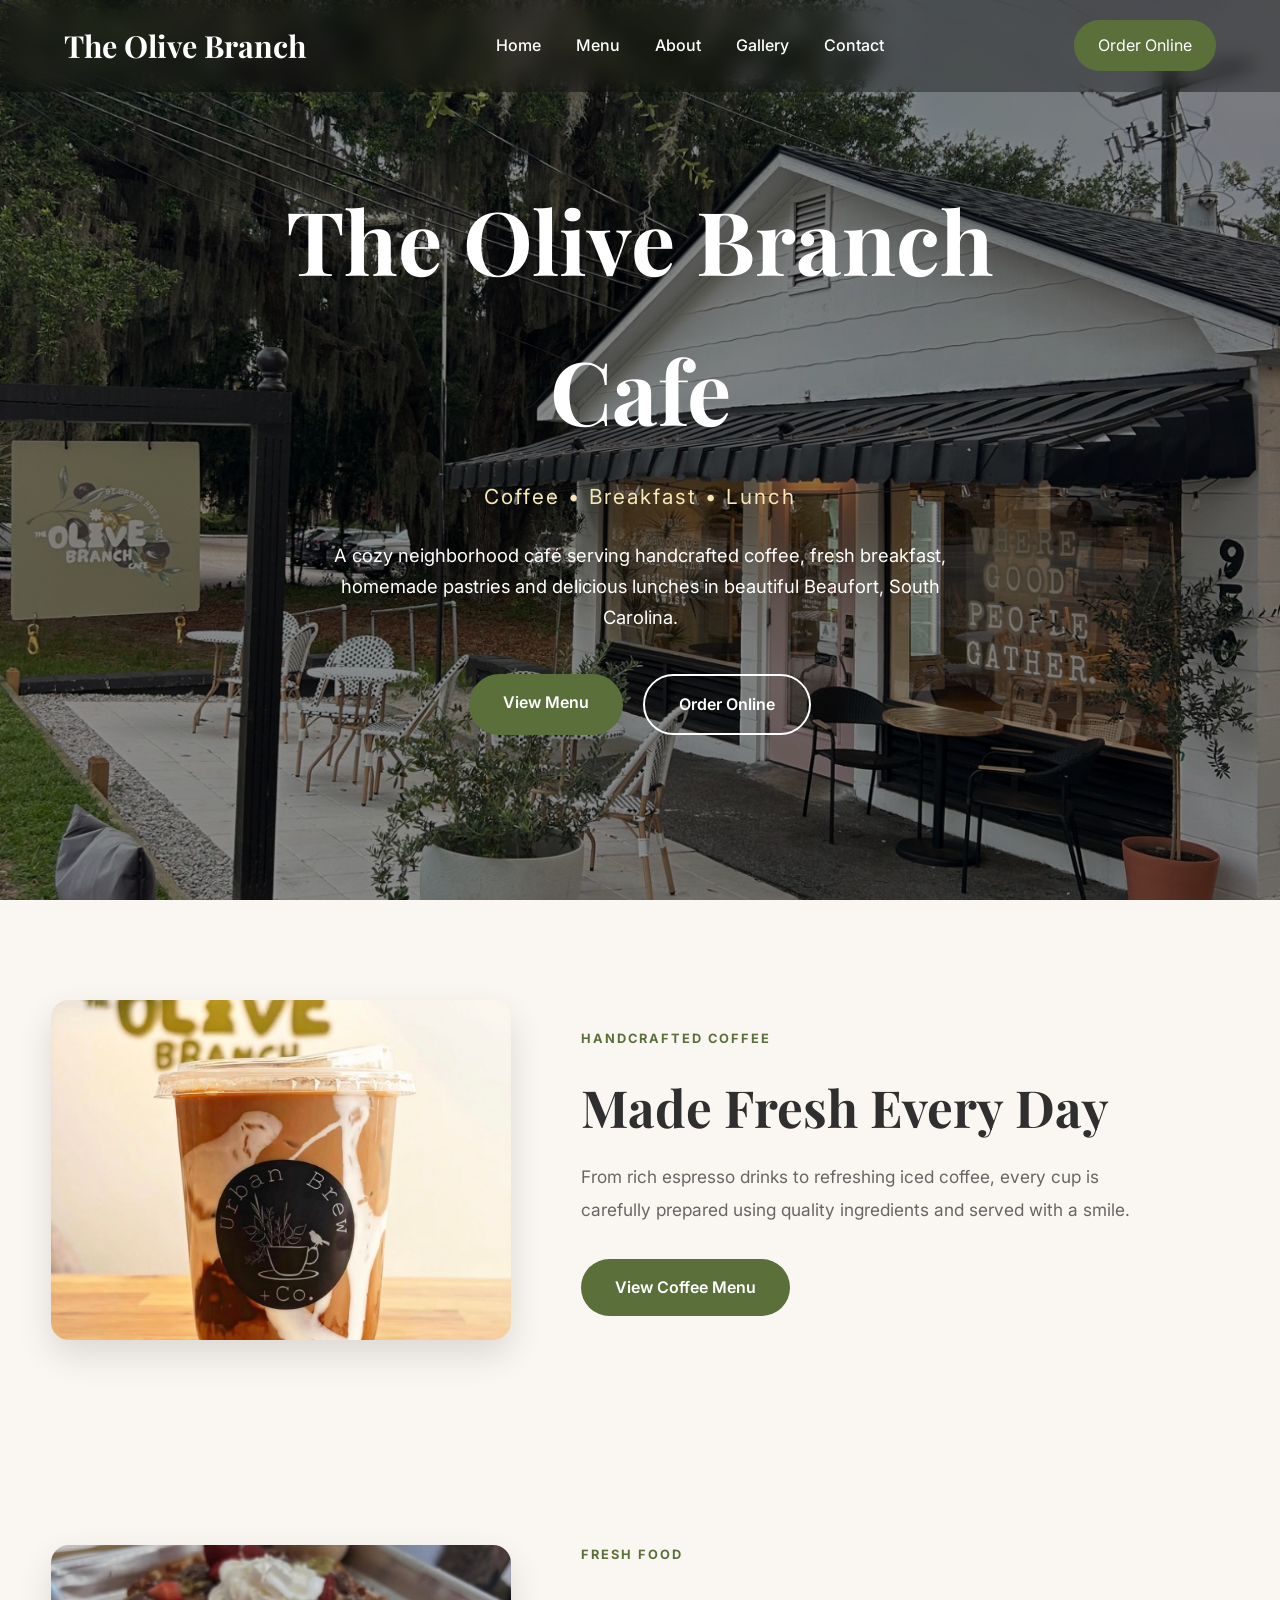
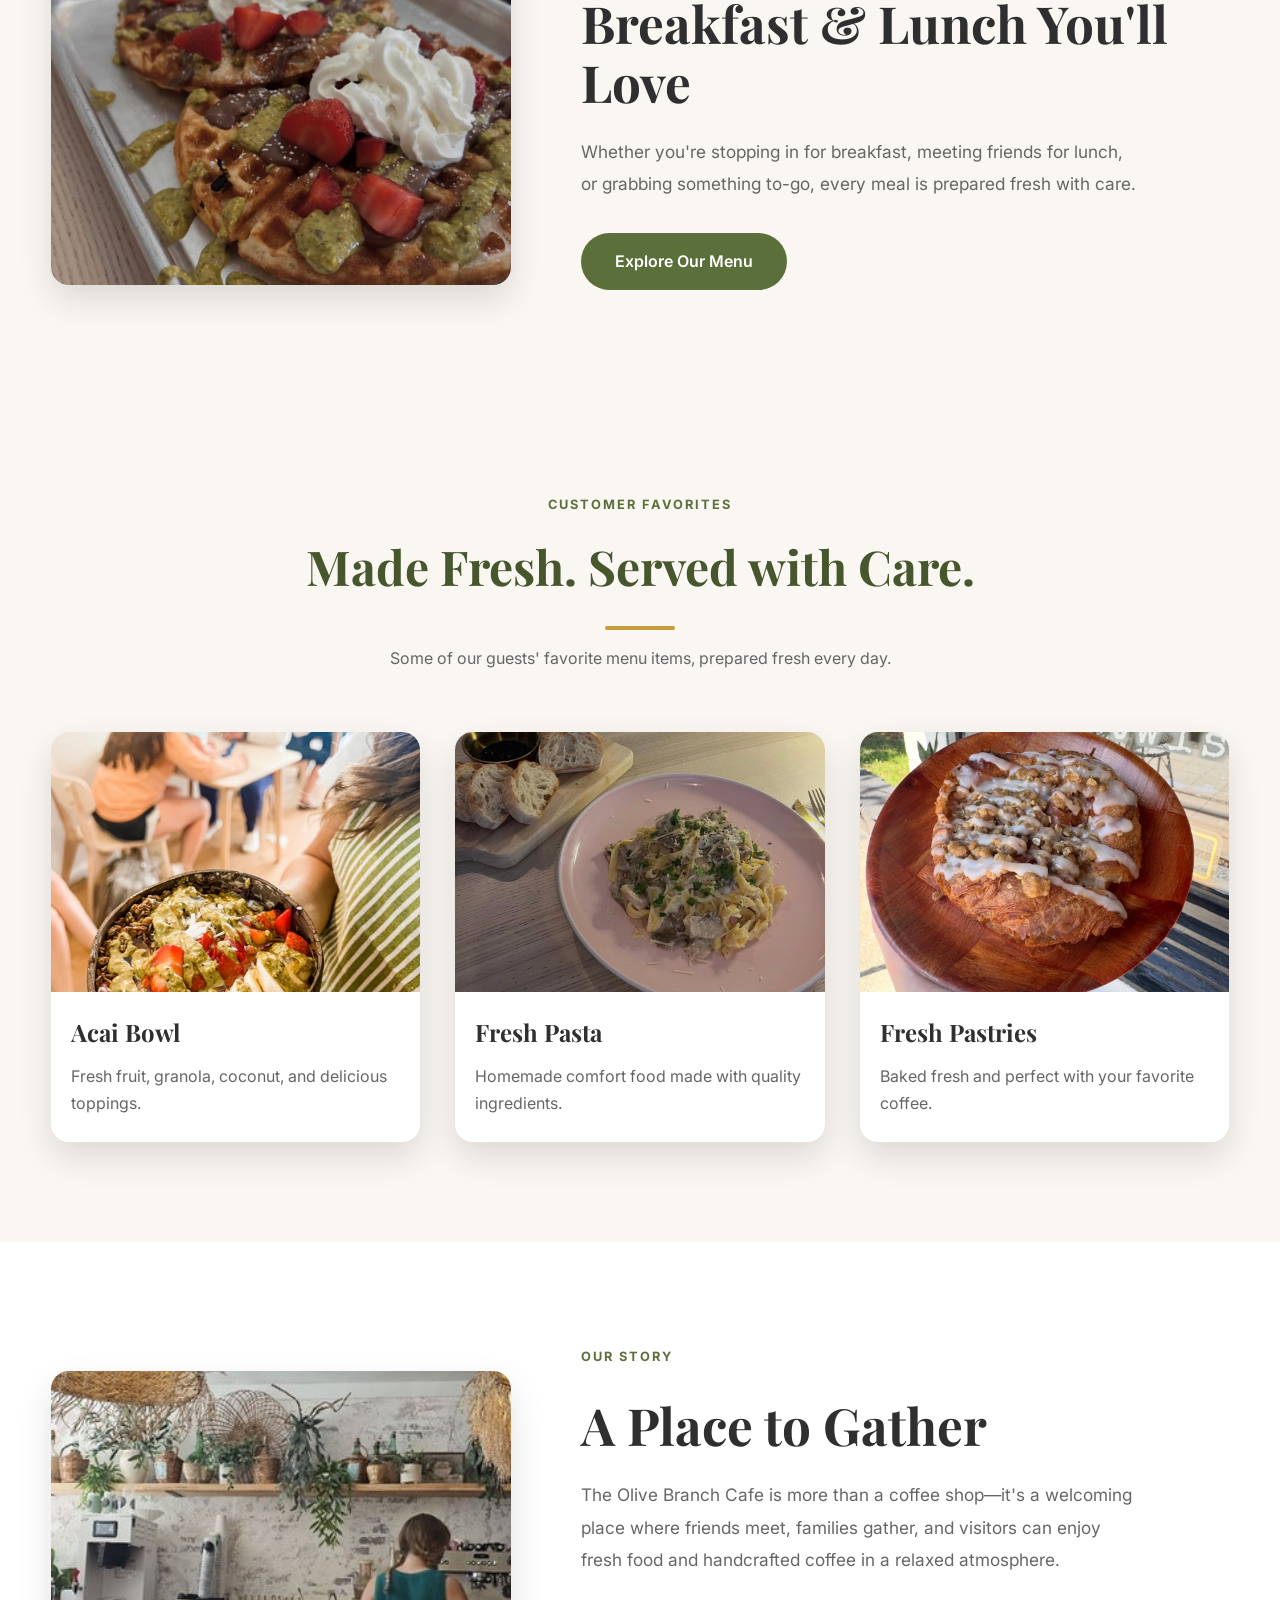
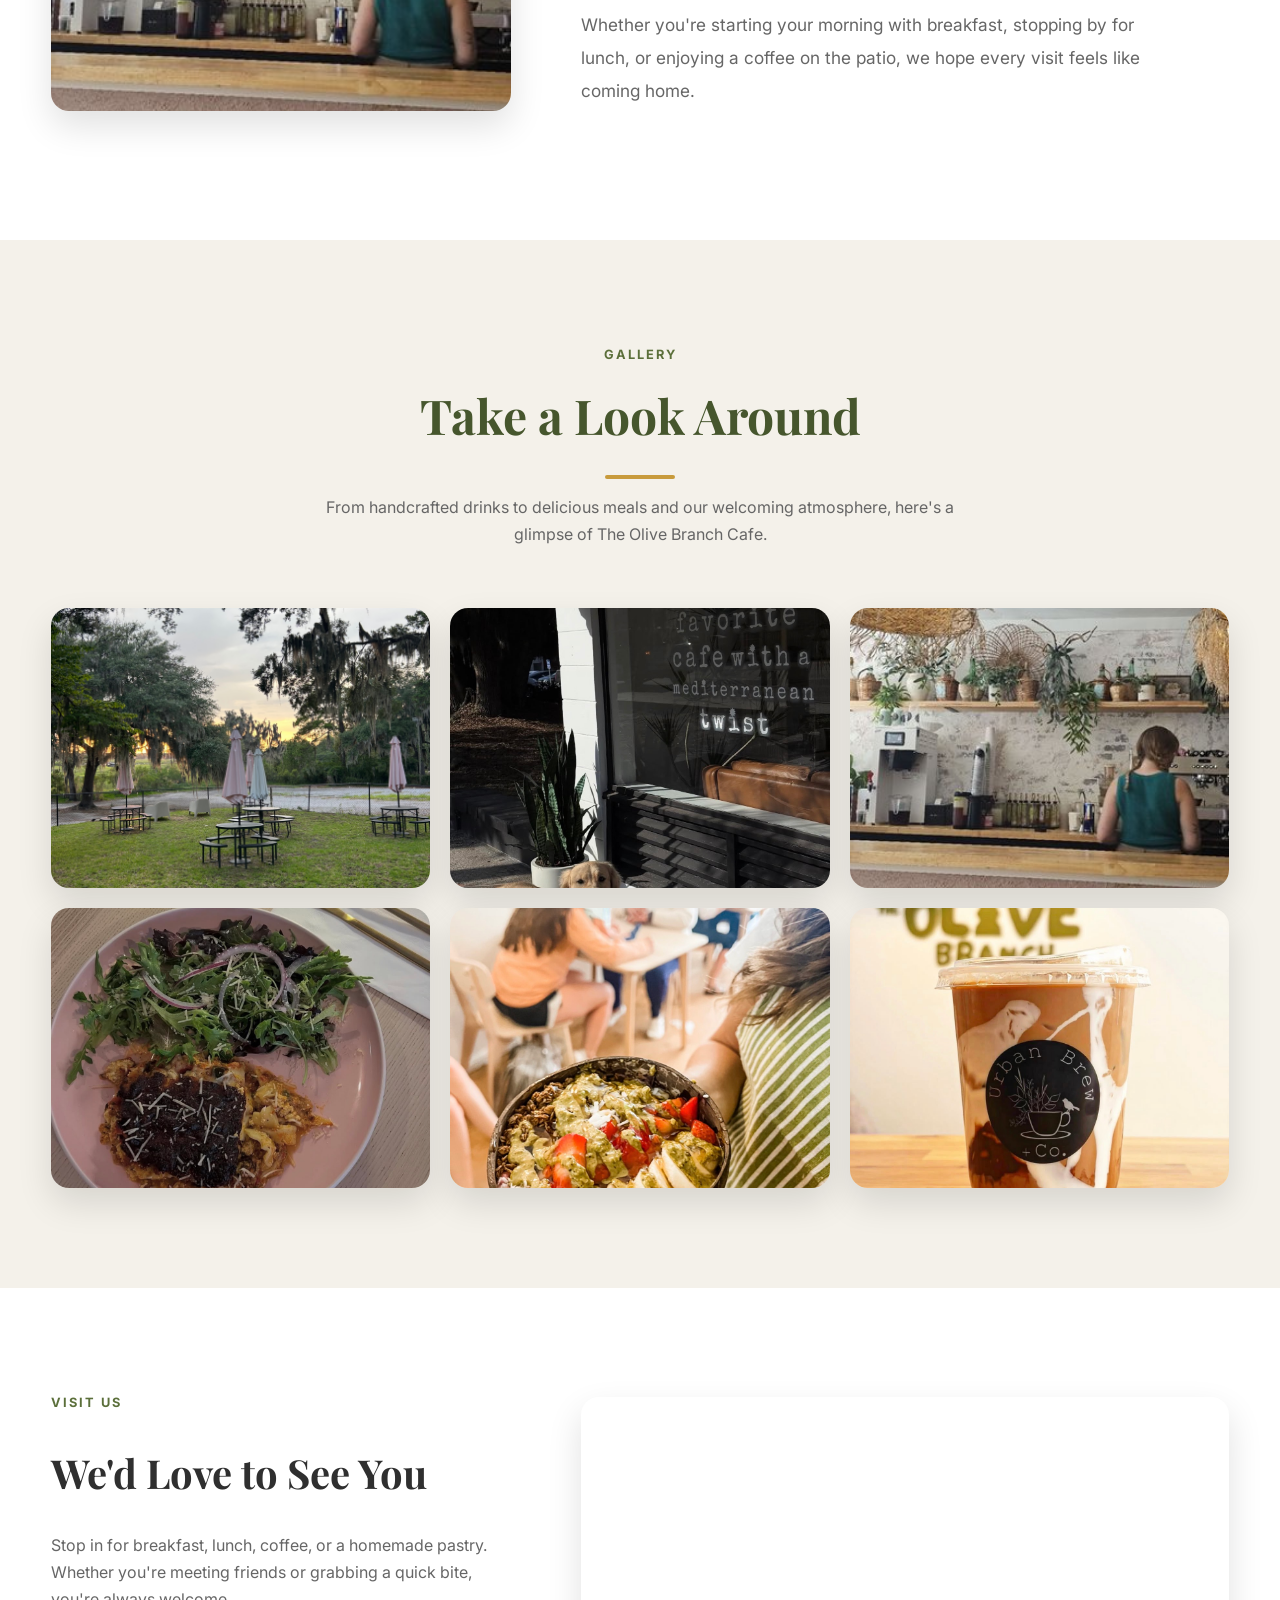
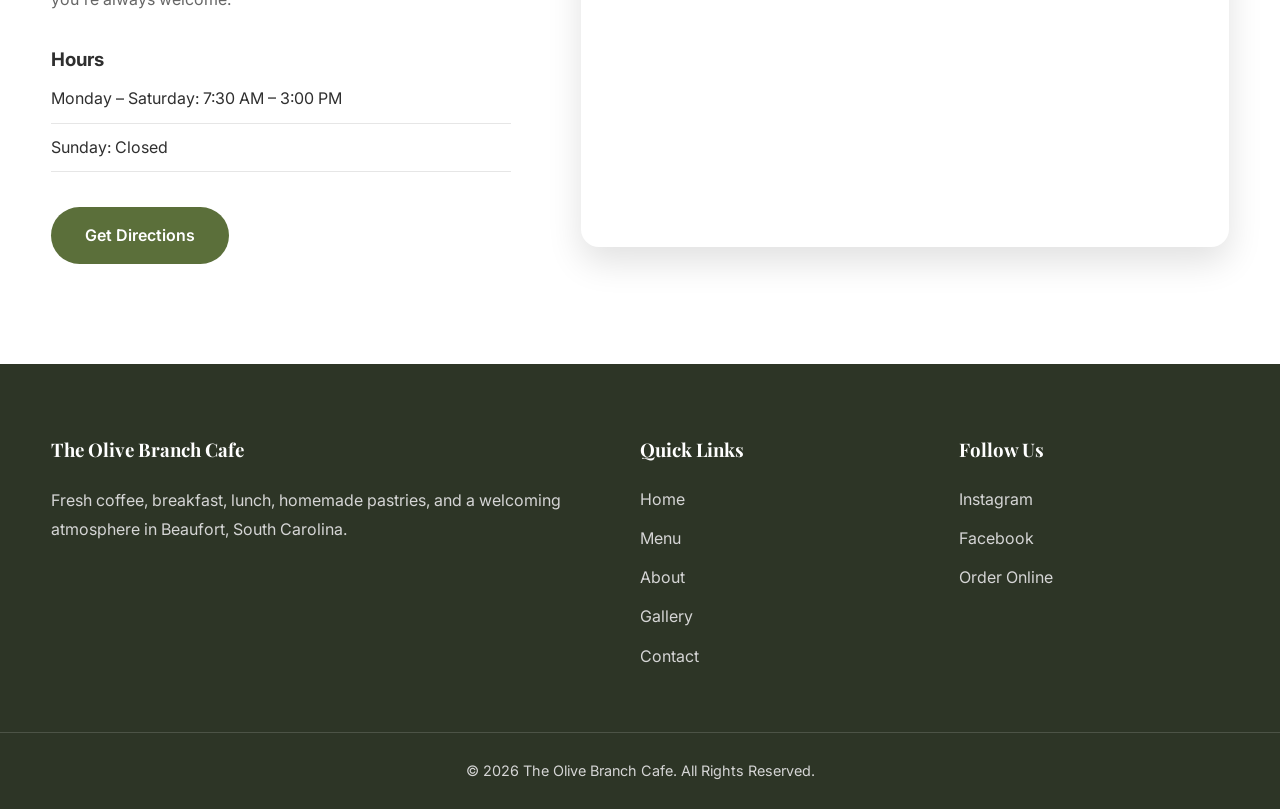
==== index.html @ bbd7d696 "Add initial static website for The Olive Branch cafe. Establish the project baseline with homepage, " ====
<!DOCTYPE html>
<html lang="en">

<head>

    <meta charset="UTF-8">
    <meta name="viewport" content="width=device-width, initial-scale=1.0">

    <title>The Olive Branch Cafe | Coffee • Breakfast • Lunch</title>

    <meta name="description" content="Fresh coffee, breakfast, lunch, pastries and a welcoming atmosphere in Beaufort, South Carolina.">

    <link rel="preconnect" href="https://fonts.googleapis.com">
    <link rel="preconnect" href="https://fonts.gstatic.com" crossorigin>

    <link href="https://fonts.googleapis.com/css2?family=Inter:wght@300;400;500;600;700&family=Playfair+Display:wght@600;700&display=swap" rel="stylesheet">

    <link rel="stylesheet" href="css/style.css">

</head>

<body>

<header>

    <nav class="navbar">

        <a href="index.html" class="logo">

            The Olive Branch

        </a>

        <ul class="nav-links">

            <li><a href="index.html">Home</a></li>

            <li><a href="menu.html">Menu</a></li>

            <li><a href="about.html">About</a></li>

            <li><a href="gallery.html">Gallery</a></li>

            <li><a href="contact.html">Contact</a></li>

        </ul>

        <a class="order-button"
           href="https://www.doordash.com/store/the-olive-branch-cafe-beaufort-40457383/100261758/"
           target="_blank">

            Order Online

        </a>

    </nav>

</header>

<section class="hero">

    <div class="hero-overlay">

        <div class="hero-content">

            <h1>The Olive Branch Cafe</h1>

            <p class="subtitle">

                Coffee • Breakfast • Lunch

            </p>

            <p class="hero-text">

                A cozy neighborhood café serving handcrafted coffee,
                fresh breakfast, homemade pastries and delicious lunches
                in beautiful Beaufort, South Carolina.

            </p>

            <div class="hero-buttons">

                <a href="menu.html" class="btn">

                    View Menu

                </a>

                <a href="https://www.doordash.com/store/the-olive-branch-cafe-beaufort-40457383/100261758/"
                   target="_blank"
                   class="btn secondary">

                    Order Online

                </a>

            </div>

        </div>

    </div>

</section>
<!-- ==========================
     Featured Coffee
========================== -->

<section class="featured-section fade-in">

    <div class="container">

        <div class="featured-image">

            <img src="images/hero/coffee/iced-coffee.jpg" alt="Urban Brew Iced Coffee">

        </div>

        <div class="featured-content">

            <span class="section-label">HANDCRAFTED COFFEE</span>

            <h2>Made Fresh Every Day</h2>

            <p>

                From rich espresso drinks to refreshing iced coffee,
                every cup is carefully prepared using quality ingredients
                and served with a smile.

            </p>

            <a href="menu.html" class="btn">

                View Coffee Menu

            </a>

        </div>

    </div>

</section>

<!-- ==========================
     Featured Food
========================== -->

<section class="featured-section reverse">

    <div class="container">

        <div class="featured-content">

            <span class="section-label">FRESH FOOD</span>

            <h2>Breakfast & Lunch You'll Love</h2>

            <p>

                Whether you're stopping in for breakfast,
                meeting friends for lunch,
                or grabbing something to-go,
                every meal is prepared fresh with care.

            </p>

            <a href="menu.html" class="btn">

                Explore Our Menu

            </a>

        </div>

        <div class="featured-image">

            <img src="images/hero/food/waffles.jpg" alt="Belgian Waffles">

        </div>

    </div>

</section>
<!-- ==========================
     Customer Favorites
========================== -->

<section class="favorites fade-in">

    <div class="section-heading">

        <span class="section-label">CUSTOMER FAVORITES</span>

        <h2>Made Fresh. Served with Care.</h2>

        <p>
            Some of our guests' favorite menu items, prepared fresh every day.
        </p>

    </div>

    <div class="favorite-grid">

        <div class="favorite-card">

            <img src="images/hero/food/acai.jpg" alt="Acai Bowl">

            <h3>Acai Bowl</h3>

            <p>
                Fresh fruit, granola, coconut, and delicious toppings.
            </p>

        </div>

        <div class="favorite-card">

            <img src="images/hero/food/pasta.jpg" alt="Fresh Pasta">

            <h3>Fresh Pasta</h3>

            <p>
                Homemade comfort food made with quality ingredients.
            </p>

        </div>

        <div class="favorite-card">

            <img src="images/hero/food/croissant.jpg" alt="Fresh Croissant">

            <h3>Fresh Pastries</h3>

            <p>
                Baked fresh and perfect with your favorite coffee.
            </p>

        </div>

    </div>

</section>

<!-- ==========================
     Our Story
========================== -->

<section class="story fade-in">

    <div class="container">

        <div class="story-image">

            <img src="images/hero/gallery/cafe-photo.jpg" alt="Inside The Olive Branch Cafe">

        </div>

        <div class="story-content">

            <span class="section-label">OUR STORY</span>

            <h2>A Place to Gather</h2>

            <p>

                The Olive Branch Cafe is more than a coffee shop—it's a welcoming
                place where friends meet, families gather, and visitors can enjoy
                fresh food and handcrafted coffee in a relaxed atmosphere.

            </p>

            <p>

                Whether you're starting your morning with breakfast, stopping by
                for lunch, or enjoying a coffee on the patio, we hope every visit
                feels like coming home.

            </p>

        </div>

    </div>

</section>
<!-- ==========================
     Photo Gallery
========================== -->

<section class="gallery-preview fade-in">

    <div class="section-heading">

        <span class="section-label">GALLERY</span>

        <h2>Take a Look Around</h2>

        <p>
            From handcrafted drinks to delicious meals and our welcoming atmosphere,
            here's a glimpse of The Olive Branch Cafe.
        </p>

    </div>

  <div class="gallery-grid">

   <img src="images/hero/gallery/patio.jpg" alt="Outdoor Patio">
<img src="images/hero/gallery/dog.jpg" alt="Dog visiting the café">
<img src="images/hero/gallery/cafe-photo.jpg" alt="Inside the café">

<img src="images/hero/food/lasagna.jpg" alt="Lasagna">
<img src="images/hero/food/acai.jpg" alt="Acai Bowl">
<img src="images/hero/coffee/iced-coffee.jpg" alt="Iced Coffee">

</div>

</section>

<!-- ==========================
     Visit Us
========================== -->

<section class="visit fade-in">

    <div class="container">

        <div class="visit-info">

            <span class="section-label">VISIT US</span>

            <h2>We'd Love to See You</h2>

            <p>
                Stop in for breakfast, lunch, coffee, or a homemade pastry.
                Whether you're meeting friends or grabbing a quick bite,
                you're always welcome.
            </p>

            <h3>Hours</h3>

            <ul class="hours-list">
                <li>Monday – Saturday: 7:30 AM – 3:00 PM</li>
                <li>Sunday: Closed</li>
            </ul>

            <a href="contact.html" class="btn">
                Get Directions
            </a>

        </div>

        <div class="map-container">

            <iframe
                src="https://www.google.com/maps?q=The+Olive+Branch+Cafe+Beaufort+SC&output=embed"
                loading="lazy"
                allowfullscreen>
            </iframe>

        </div>

    </div>

</section>
<!-- ==========================
     Footer
========================== -->

<footer class="footer fade-in">

    <div class="container footer-grid">

        <div>

            <h3>The Olive Branch Cafe</h3>

            <p>
                Fresh coffee, breakfast, lunch, homemade pastries,
                and a welcoming atmosphere in Beaufort, South Carolina.
            </p>

        </div>

        <div>

            <h3>Quick Links</h3>

            <ul class="footer-links">

                <li><a href="index.html">Home</a></li>

                <li><a href="menu.html">Menu</a></li>

                <li><a href="about.html">About</a></li>

                <li><a href="gallery.html">Gallery</a></li>

                <li><a href="contact.html">Contact</a></li>

            </ul>

        </div>

        <div>

            <h3>Follow Us</h3>

            <ul class="footer-links">

                <li>
                    <a href="https://www.instagram.com/theolivebranch.beaufort/" target="_blank">
                        Instagram
                    </a>
                </li>

                <li>
                    <a href="https://www.facebook.com/people/The-Olive-Branch-Cafe/61581589833153/" target="_blank">
                        Facebook
                    </a>
                </li>

                <li>
                    <a href="https://www.doordash.com/store/the-olive-branch-cafe-beaufort-40457383/100261758/" target="_blank">
                        Order Online
                    </a>
                </li>

            </ul>

        </div>

    </div>

    <div class="copyright">

        <p>
            © 2026 The Olive Branch Cafe. All Rights Reserved.
        </p>

    </div>

</footer>
<div id="lightbox" class="lightbox">

    <span class="close-lightbox">&times;</span>

    <img id="lightbox-image" src="" alt="">

</div>
<script src="js/script.js"></script>

</body>
</html>
---- css/style.css ----
/* ==========================================
   THE OLIVE BRANCH CAFE
   Premium Stylesheet
========================================== */

:root{

    --primary:#5B6F3A;
    --primary-dark:#46562D;
    --accent:#C89B3C;

    --cream:#FAF7F2;
    --white:#ffffff;

    --text:#2F2F2F;
    --light-text:#666;

    --shadow:0 15px 35px rgba(0,0,0,.12);

    --radius:18px;

    --transition:.3s ease;

    --container:1200px;

}

/* =======================
   Reset
======================= */

*{
    margin:0;
    padding:0;
    box-sizing:border-box;
}

html{
    scroll-behavior:smooth;
}

body{

    font-family:'Inter',sans-serif;

    color:var(--text);

    background:var(--cream);

    line-height:1.7;

}

img{

    display:block;

    width:100%;

}

a{

    text-decoration:none;

    color:inherit;

}

ul{

    list-style:none;

}

.container{

    width:min(92%,var(--container));

    margin:auto;

}

/* =======================
   Navigation
======================= */

header{

    position:fixed;

    width:100%;

    top:0;

    left:0;

    z-index:1000;

}

.navbar{

    display:flex;

    justify-content:space-between;

    align-items:center;

    padding:20px 5%;

    background:rgba(0,0,0,.35);

    backdrop-filter:blur(10px);

    transition:all .3s ease;
    position:relative;
}
.navbar-scrolled{

    background:rgba(45,53,38,.97);

    padding:12px 5%;

    backdrop-filter:blur(16px);

    box-shadow:0 10px 30px rgba(0,0,0,.25);

    transition:all .3s ease;

}
.logo{

    font-family:'Playfair Display',serif;

    font-size:1.9rem;

    font-weight:700;

    color:white;

}

.nav-links{

    display:flex;

    gap:35px;

}

.nav-links a{

    color:white;

    font-weight:500;

    transition:var(--transition);

}

.nav-links a:hover{

    color:#F4E3B2;

}

.order-button{

    background:var(--primary);

    color:white;

    padding:12px 24px;

    border-radius:999px;

    transition:var(--transition);

}

.order-button:hover{

    background:var(--primary-dark);

}

/* =======================
   Hero
======================= */

.hero{

    min-height:100vh;

    background:

    linear-gradient(rgba(0,0,0,.45),rgba(0,0,0,.45)),

    url("../images/hero/hero.jpg");

    background-size:cover;

    background-position:center;

    display:flex;

    align-items:center;

    justify-content:center;

    text-align:center;

    padding:120px 20px;

}

.hero-content{

    max-width:800px;

    color:white;

}

.hero h1{

    font-family:'Playfair Display',serif;

    font-size:clamp(3rem,7vw,5.5rem);

    margin-bottom:15px;

}

.subtitle{

    font-size:1.3rem;

    letter-spacing:2px;

    color:#F5E7B8;

    margin-bottom:25px;

}

.hero-text{

    font-size:1.15rem;

    max-width:650px;

    margin:auto;

    margin-bottom:40px;

}

.hero-buttons{

    display:flex;

    justify-content:center;

    gap:20px;

    flex-wrap:wrap;

}

/* =======================
   Buttons
======================= */

.btn{

    display:inline-block;

    padding:15px 34px;

    border-radius:999px;

    background:var(--primary);

    color:white;

    font-weight:600;

    transition:var(--transition);

}

.btn:hover{

    transform:translateY(-3px);

    background:var(--primary-dark);

}

.btn.secondary{

    background:transparent;

    border:2px solid white;

}

.btn.secondary:hover{

    background:white;

    color:var(--text);

}
/* ==========================================
   Sections
========================================== */

section{
    padding:100px 0;
}

.section-label{
    display:inline-block;
    color:var(--primary);
    font-weight:700;
    letter-spacing:2px;
    font-size:.8rem;
    margin-bottom:10px;
}

.section-heading{
    text-align:center;
    margin-bottom:60px;
}

.section-heading h2{

    font-family:'Playfair Display',serif;

    font-size:3rem;

    margin-bottom:15px;

    color:var(--primary-dark);

}
.section-heading h2::after{

    content:"";

    display:block;

    width:70px;

    height:4px;

    background:var(--accent);

    margin:18px auto 0;

    border-radius:999px;

}
.section-heading p{
    max-width:650px;
    margin:auto;
    color:var(--light-text);
}

/* ==========================================
   Featured Sections
========================================== */

.featured .container,
.featured-section .container,
.story .container,
.visit .container{

    display:grid;
    grid-template-columns:minmax(320px, 460px) 1fr;
    gap:70px;
    align-items:center;
    justify-content:center;

}
.featured-image{

    width:100%;
    max-width:460px;
    margin:0 auto;

}
.reverse .container .featured-content{
    order:2;
}

.reverse .container .featured-image{
    order:1;
}

.featured-image img,
.story-image img{

    width:100%;
    max-width:500px;
    height:340px;
    object-fit:cover;

    border-radius:var(--radius);

    box-shadow:var(--shadow);

    transition:var(--transition);

    margin:0 auto;

}

.featured-image img:hover,
.story-image img:hover{

    transform:scale(1.03);

}

.featured-content h2,
.story-content h2{

    font-family:'Playfair Display',serif;
    font-size:clamp(2.3rem,4vw,3.2rem);
    line-height:1.15;
    margin:18px 0 24px;

}



.featured-content p,
.story-content p{

    color:var(--light-text);
    margin-bottom:32px;
    font-size:1.08rem;
    line-height:1.9;
    max-width:560px;

}


/* ==========================================
   Favorites
========================================== */

.favorite-grid{

    width:min(92%,1200px);

    margin:auto;

    display:grid;

    grid-template-columns:repeat(3,1fr);

    gap:35px;

}

.favorite-card{

    background:white;

    border-radius:var(--radius);

    overflow:hidden;

    box-shadow:var(--shadow);

    transition:var(--transition);

}

.favorite-card:hover{

    transform:translateY(-8px);

}

.favorite-card img{

    height:260px;

    object-fit:cover;

}

.favorite-card h3{

    padding:20px 20px 10px;

    font-family:'Playfair Display',serif;

    font-size:1.5rem;

}

.favorite-card p{

    padding:0 20px 25px;

    color:var(--light-text);

}

/* ==========================================
   Story
========================================== */

.story{

    background:white;

}

/* ==========================================
   Gallery
========================================== */

.gallery-preview{

    background:#F4F1EA;

}

.gallery-grid{

    width:min(92%,1200px);

    margin:auto;

    display:grid;

    grid-template-columns:repeat(3,1fr);

    gap:20px;

}

.gallery-grid img{

    height:280px;

    object-fit:cover;

    border-radius:var(--radius);

    cursor:pointer;

    transition:var(--transition);

    box-shadow:var(--shadow);

}

.gallery-grid img:hover{

    transform:scale(1.04);

}
/* ==========================================
   Visit Us
========================================== */

.visit{
    background:#ffffff;
}

.visit-info h2{
    font-family:'Playfair Display',serif;
    font-size:2.5rem;
    margin:15px 0 25px;
}

.visit-info p{
    color:var(--light-text);
    margin-bottom:30px;
}

.hours-list{
    margin-bottom:35px;
}

.hours-list li{
    padding:10px 0;
    border-bottom:1px solid #e6e6e6;
}

.map-container iframe{
    width:100%;
    height:450px;
    border:none;
    border-radius:var(--radius);
    box-shadow:var(--shadow);
}

/* ==========================================
   Footer
========================================== */

.footer{

    background:#2D3526;

    color:white;

    padding:70px 0 25px;

}

.footer-grid{

    display:grid;

    grid-template-columns:2fr 1fr 1fr;

    gap:50px;

}

.footer h3{

    margin-bottom:20px;

    font-family:'Playfair Display',serif;

}

.footer p{

    color:#d5d5d5;

    line-height:1.8;

}

.footer-links li{

    margin-bottom:12px;

}

.footer-links a{

    color:#d5d5d5;

    transition:var(--transition);

}

.footer-links a:hover{

    color:white;

    padding-left:6px;

}

.copyright{

    text-align:center;

    margin-top:50px;

    padding-top:25px;

    border-top:1px solid rgba(255,255,255,.15);

    color:#bfbfbf;

    font-size:.9rem;

}

/* ==========================================
   Simple Fade Animation
========================================== */

.fade-up{

    opacity:0;

    transform:translateY(30px);

    transition:.8s ease;

}

.fade-up.show{

    opacity:1;

    transform:translateY(0);

}
/* ==========================================
   Responsive Design
========================================== */

@media (max-width: 992px){

    .featured .container,
    .featured-section .container,
    .story .container,
    .visit .container{

        grid-template-columns:1fr;
        gap:50px;

    }

    .reverse .container .featured-content,
    .reverse .container .featured-image{

        order:initial;

    }

    .footer-grid{

        grid-template-columns:1fr;
        text-align:center;

    }

}

@media (max-width:768px){

    .navbar{

        flex-direction:column;
        gap:20px;
        padding:18px;

    }

    .nav-links{

        flex-wrap:wrap;
        justify-content:center;
        gap:18px;

    }

    .hero{

        padding-top:180px;

    }

    .hero h1{

        font-size:3rem;

    }

    .subtitle{

        font-size:1.1rem;

    }

    .hero-text{

        font-size:1rem;

    }

    .hero-buttons{

        flex-direction:column;
        align-items:center;

    }

    .btn{

        width:220px;
        text-align:center;

    }

    .favorite-grid{

        grid-template-columns:1fr;

    }

    .gallery-grid{

        grid-template-columns:1fr 1fr;

    }

}

@media (max-width:600px){

    section{

        padding:70px 0;

    }

    h2,
    .featured-content h2,
    .story-content h2,
    .visit-info h2{

        font-size:2rem;

    }

    .gallery-grid{

        grid-template-columns:1fr;

    }

    .map-container iframe{

        height:300px;

    }

}

/* ==========================================
   Image Polish
========================================== */

img{

    transition:transform .35s ease,
               box-shadow .35s ease;

}

img:hover{

    transform:scale(1.02);

}

/* ==========================================
   Selection Color
========================================== */

::selection{

    background:var(--primary);

    color:white;

}

/* ==========================================
   Scrollbar
========================================== */

::-webkit-scrollbar{

    width:10px;

}

::-webkit-scrollbar-track{

    background:#ece8df;

}

::-webkit-scrollbar-thumb{

    background:var(--primary);
    border-radius:20px;

}

::-webkit-scrollbar-thumb:hover{

    background:var(--primary-dark);

}
/* ===========================
   LIGHTBOX
=========================== */

.lightbox{
    position:fixed;
    inset:0;
    background:rgba(0,0,0,.9);
    display:flex;
    justify-content:center;
    align-items:center;
    opacity:0;
    visibility:hidden;
    transition:.35s ease;
    z-index:9999;
}

.lightbox.active{
    opacity:1;
    visibility:visible;
}

.lightbox img{
    max-width:90%;
    max-height:90%;
    border-radius:18px;
    box-shadow:0 20px 60px rgba(0,0,0,.45);
    transform:scale(.9);
    transition:.35s ease;
}

.lightbox.active img{
    transform:scale(1);
}

.close-lightbox{
    position:absolute;
    top:25px;
    right:40px;
    color:#fff;
    font-size:42px;
    cursor:pointer;
    font-weight:300;
}
/* ==========================================
   MENU PAGE
========================================== */
.menu-section{

    padding:80px 0;

}
.menu-section .container{

    background:white;

    padding:60px;

    border-radius:26px;

    box-shadow:
        0 20px 60px rgba(0,0,0,.08);

    border:1px solid rgba(91,111,58,.08);

    transition:all .35s ease;

}
.menu-section .container:hover{

    transform:translateY(-4px);

    box-shadow:
        0 28px 70px rgba(0,0,0,.10);

}
.menu-list{

    max-width:850px;

    margin:50px auto 0;

}

.menu-item{

    display:flex;
    justify-content:space-between;
    align-items:flex-start;
    gap:30px;

    padding:22px 24px;
    margin-bottom:18px;

    background:#ffffff;

    border-radius:18px;

    border:1px solid #ececec;

    box-shadow:0 8px 18px rgba(0,0,0,.05);

    transition:all .3s ease;

}
.menu-item:hover{

    transform:translateY(-4px);

    box-shadow:0 16px 30px rgba(0,0,0,.10);

    border-color:var(--accent);

}

.menu-item h3{

    font-family:'Playfair Display', serif;

    font-size:1.4rem;

    font-weight:600;

}

.menu-item span{

    background:var(--accent);

    color:white;

    padding:8px 14px;

    border-radius:999px;

    font-weight:700;

    font-size:1rem;

    white-space:nowrap;

    align-self:center;

}
/* ==========================================
   MENU NAVIGATION
========================================== */

/* ==========================================
   MENU NAVIGATION
========================================== */

.menu-nav{

    position:sticky;

    top:60px;

    z-index:100;

    background:rgba(255,255,255,.96);

    backdrop-filter:blur(14px);

    border-bottom:1px solid rgba(0,0,0,.06);

    box-shadow:0 2px 8px rgba(0,0,0,.04);

}
.menu-nav{

    padding-block:0;

}
.menu-nav .container{

    display:flex;

    justify-content:center;

    align-items:center;

    gap:6px;

    padding:3px 0;

    flex-wrap:wrap;

}

.menu-nav a{

    padding:4px 10px;

    border-radius:999px;

    color:var(--primary);

    font-weight:600;

    font-size:.82rem;

    line-height:1.2;

    transition:var(--transition);

}
.menu-nav a:hover{

    background:var(--primary);

    color:white;

}

.menu-item{

    display:flex;
    justify-content:space-between;
    align-items:center;

    gap:30px;

    padding:22px 18px;

    margin-bottom:12px;

    border:none;

    border-radius:16px;

    transition:all .3s ease;

}
.menu-item:hover{

    background:#F9F7F2;

    transform:translateX(8px);

}
.menu-item div{

    flex:1;

}

.menu-item h3{

    margin-bottom:6px;

}

.menu-item p{

    color:var(--light-text);
    font-size:.95rem;
    margin:0;

}

.menu-item span{

    background:var(--primary);

    color:white;

    padding:8px 14px;

    border-radius:999px;

    font-weight:700;

    font-size:.95rem;

    white-space:nowrap;

    min-width:70px;

    text-align:center;

}


/* ==========================================
   MENU HERO
========================================== */

.menu-hero{

    height:28vh;

    min-height:180px;

    background:
    linear-gradient(rgba(0,0,0,.45), rgba(0,0,0,.45)),
    url("../images/hero/hero.jpg");

    background-size:cover;
    background-position:center;

    display:flex;
    justify-content:center;
    align-items:center;

    text-align:center;

    padding:110px 20px 40px;
} 
.menu-hero h1{

    font-size:3.2rem;

}

.menu-hero .subtitle{

    color:#F4E3B2;

}


.menu-hero .hero-content{

    color:white;

}
/* ==========================================
   FEATURED MENU ITEMS
========================================== */

.featured-menu-items{

    background:#F7F4EE;

}

.favorite-card{

    position:relative;

}

.popular-badge{

    position:absolute;

    top:18px;

    left:18px;

    background:var(--accent);

    color:white;

    padding:6px 12px;

    border-radius:999px;

    font-size:.8rem;

    font-weight:700;

    letter-spacing:.5px;

    box-shadow:0 8px 18px rgba(0,0,0,.18);

}
/* ==========================================
   MENU SECTION HEADER
========================================== */

.menu-section .section-heading{

    background:linear-gradient(135deg,#5B6F3A,#738C4A);

    color:white;

    padding:35px;

    border-radius:20px;

    margin-bottom:45px;

    box-shadow:0 12px 30px rgba(0,0,0,.12);

}

.menu-section .section-label{

    color:#F4E3B2;

}

.menu-section .section-heading h2{

    color:white;

    margin-bottom:10px;

}

.menu-section .section-heading p{

    color:rgba(255,255,255,.9);

}
/* ==========================================
   MENU HEADING ICONS
========================================== */

.menu-section h2{

    display:flex;

    justify-content:center;

    align-items:center;

    gap:12px;

}

.menu-section h2{

    letter-spacing:.5px;

}
/* ==========================================
   FEATURED MENU ITEM
========================================== */

.featured-menu-item{

    padding:90px 0;

    background:#F8F5EF;

}

.featured-menu-item .container{

    display:grid;

    grid-template-columns:1fr 1fr;

    gap:60px;

    align-items:center;

}

.featured-menu-image img{

    width:100%;

    height:420px;

    object-fit:cover;

    border-radius:24px;

    box-shadow:0 20px 40px rgba(0,0,0,.15);

}

.featured-menu-content h2{

    font-family:'Playfair Display',serif;

    font-size:2.7rem;

    margin:18px 0;

}

.featured-menu-content p{

    color:var(--light-text);

    font-size:1.1rem;

    line-height:1.8;

    margin-bottom:30px;

}
/* ==========================================
   FEATURED MENU ITEMS
========================================== */

.featured-food{

    display:grid;

    grid-template-columns:140px 1fr auto;

    gap:25px;

    align-items:center;

}

.featured-food img{

    width:140px;

    height:140px;

    object-fit:cover;

    border-radius:18px;

    box-shadow:0 10px 25px rgba(0,0,0,.12);

}

.menu-text h3{

    margin-bottom:8px;

}

.menu-text p{

    margin:0;

    color:var(--light-text);

}
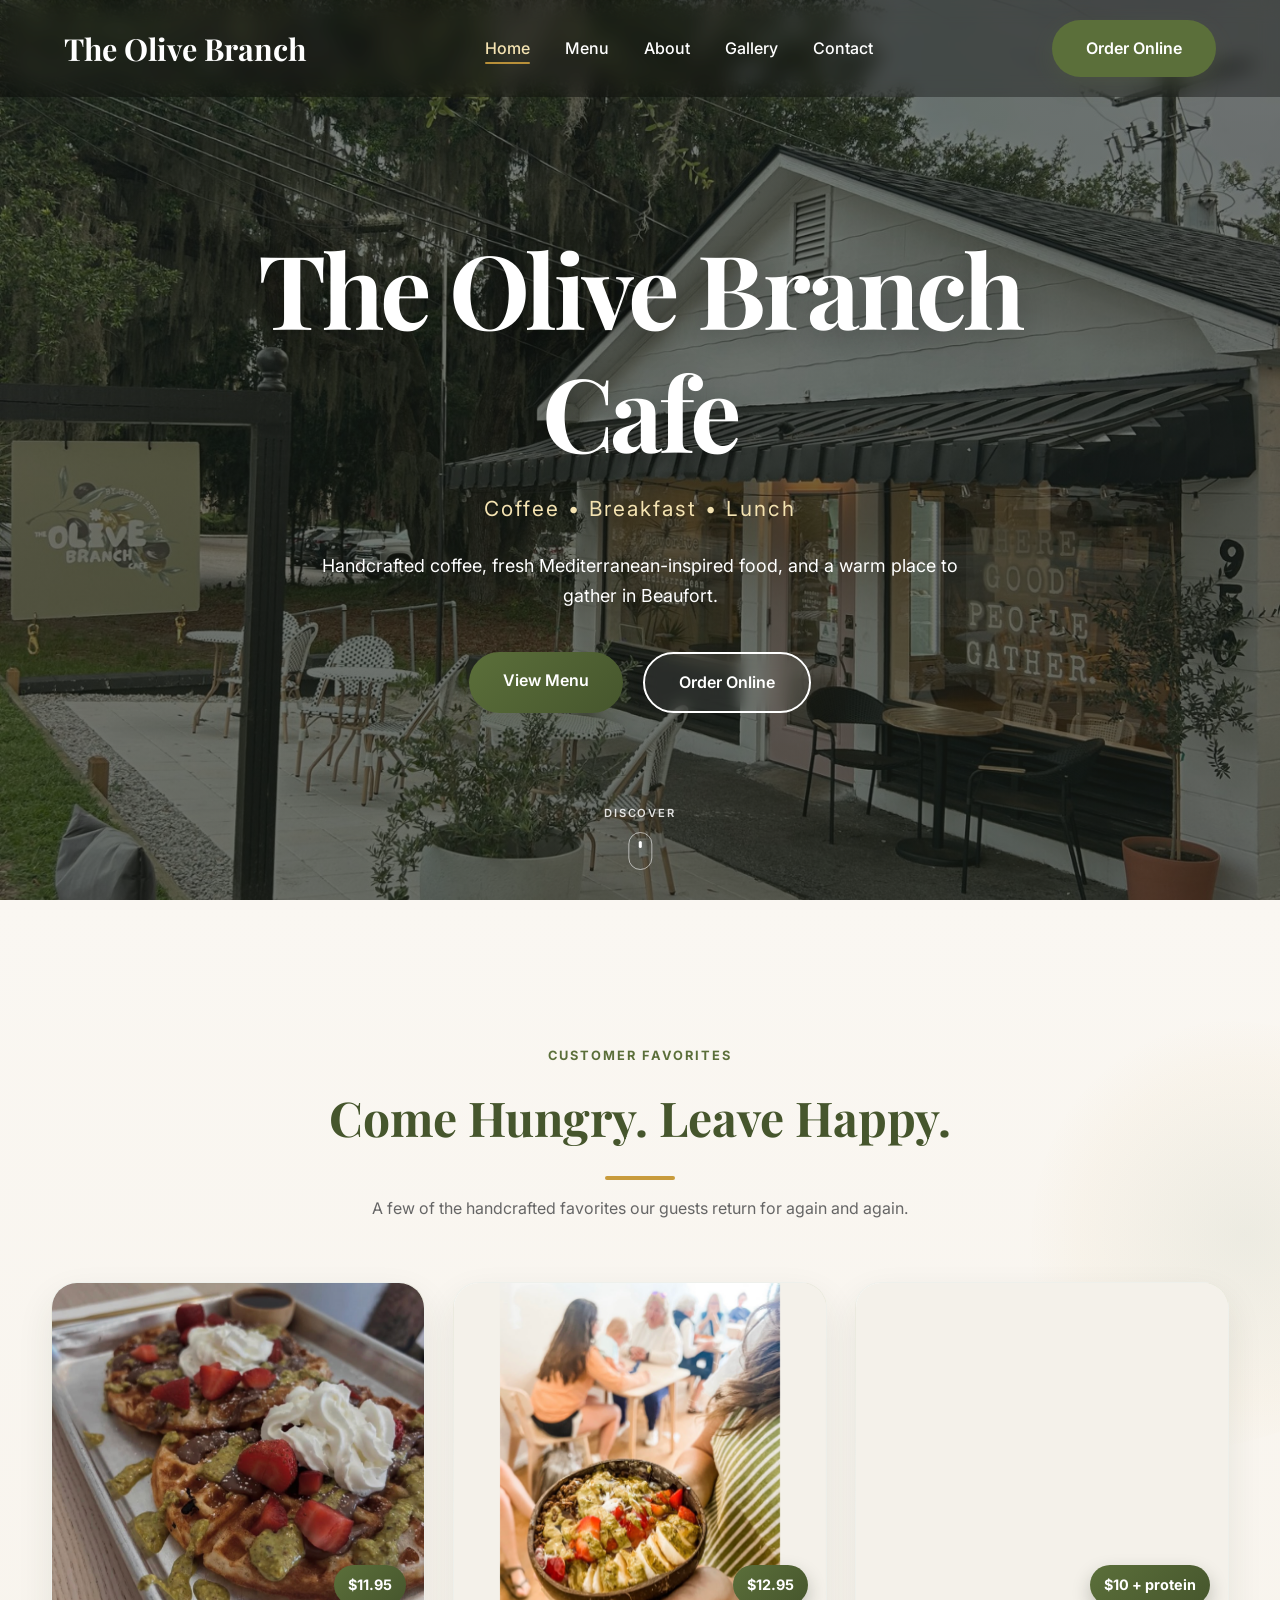
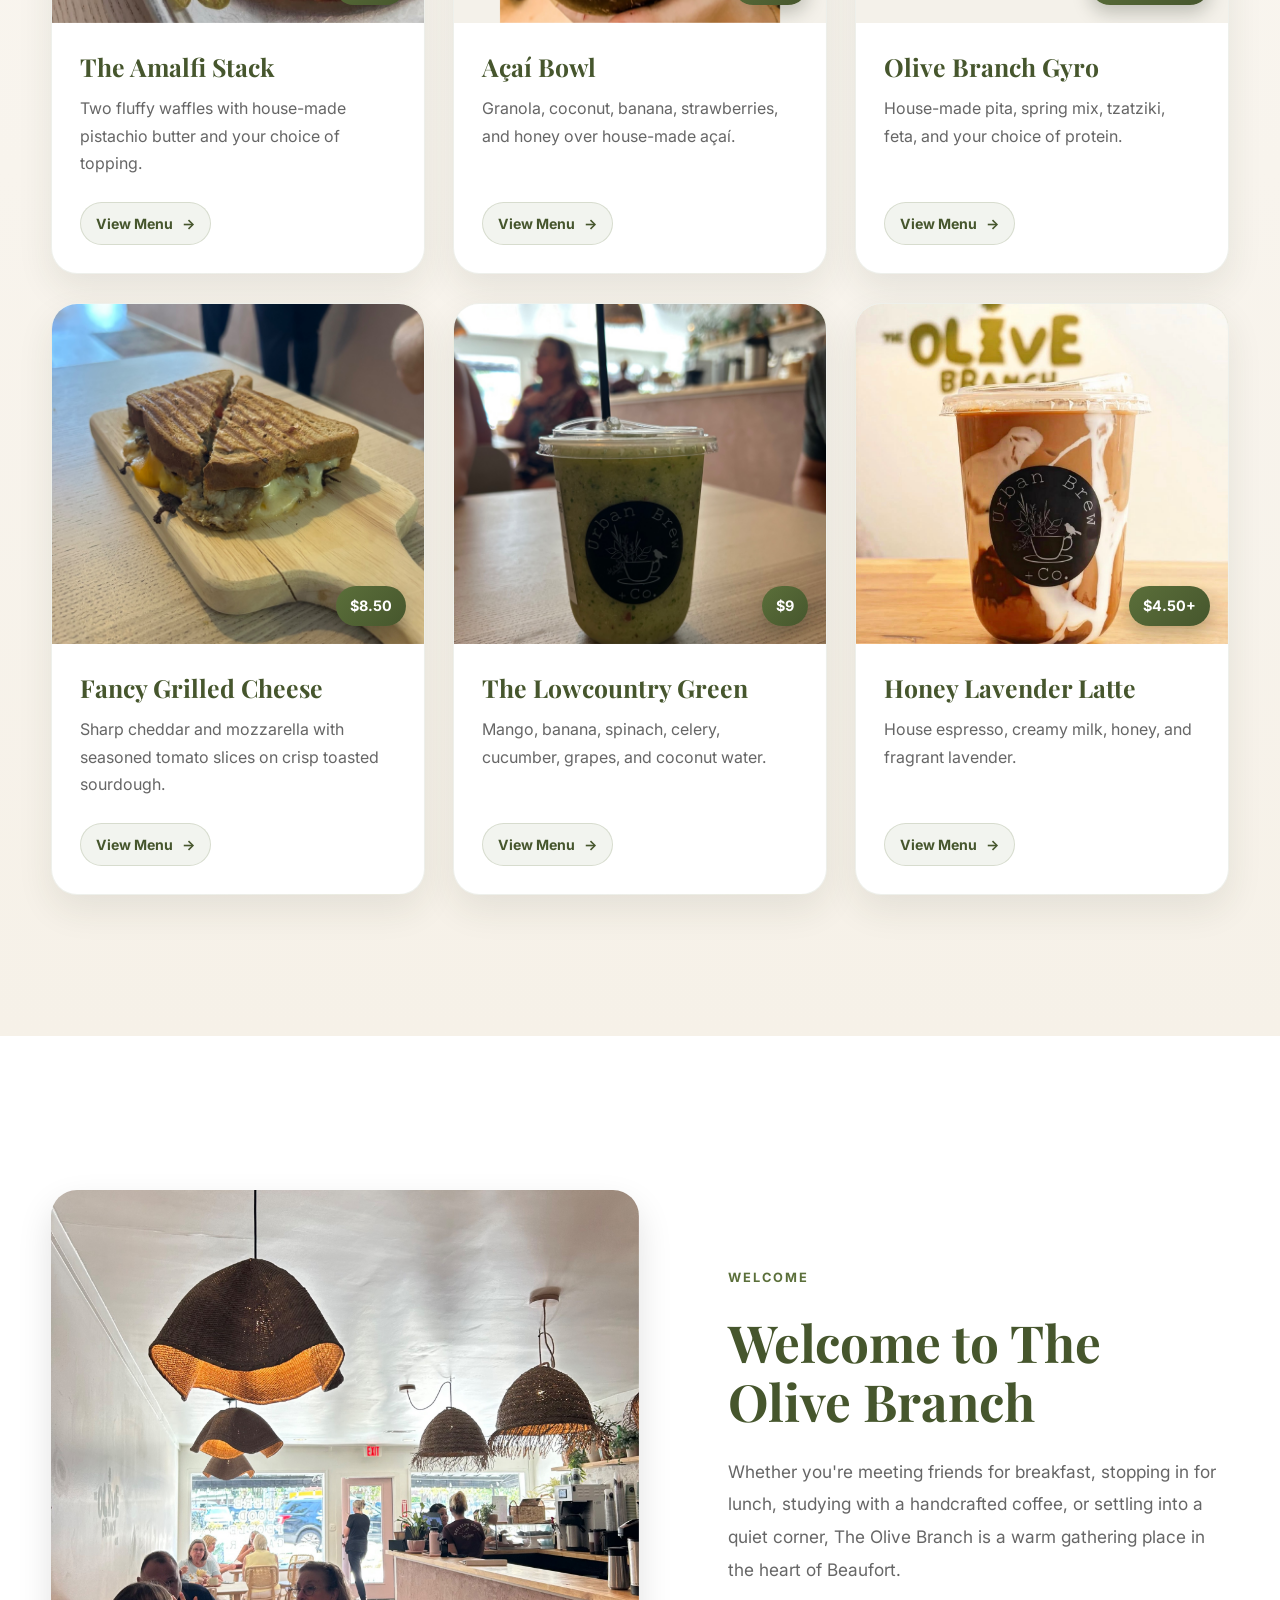
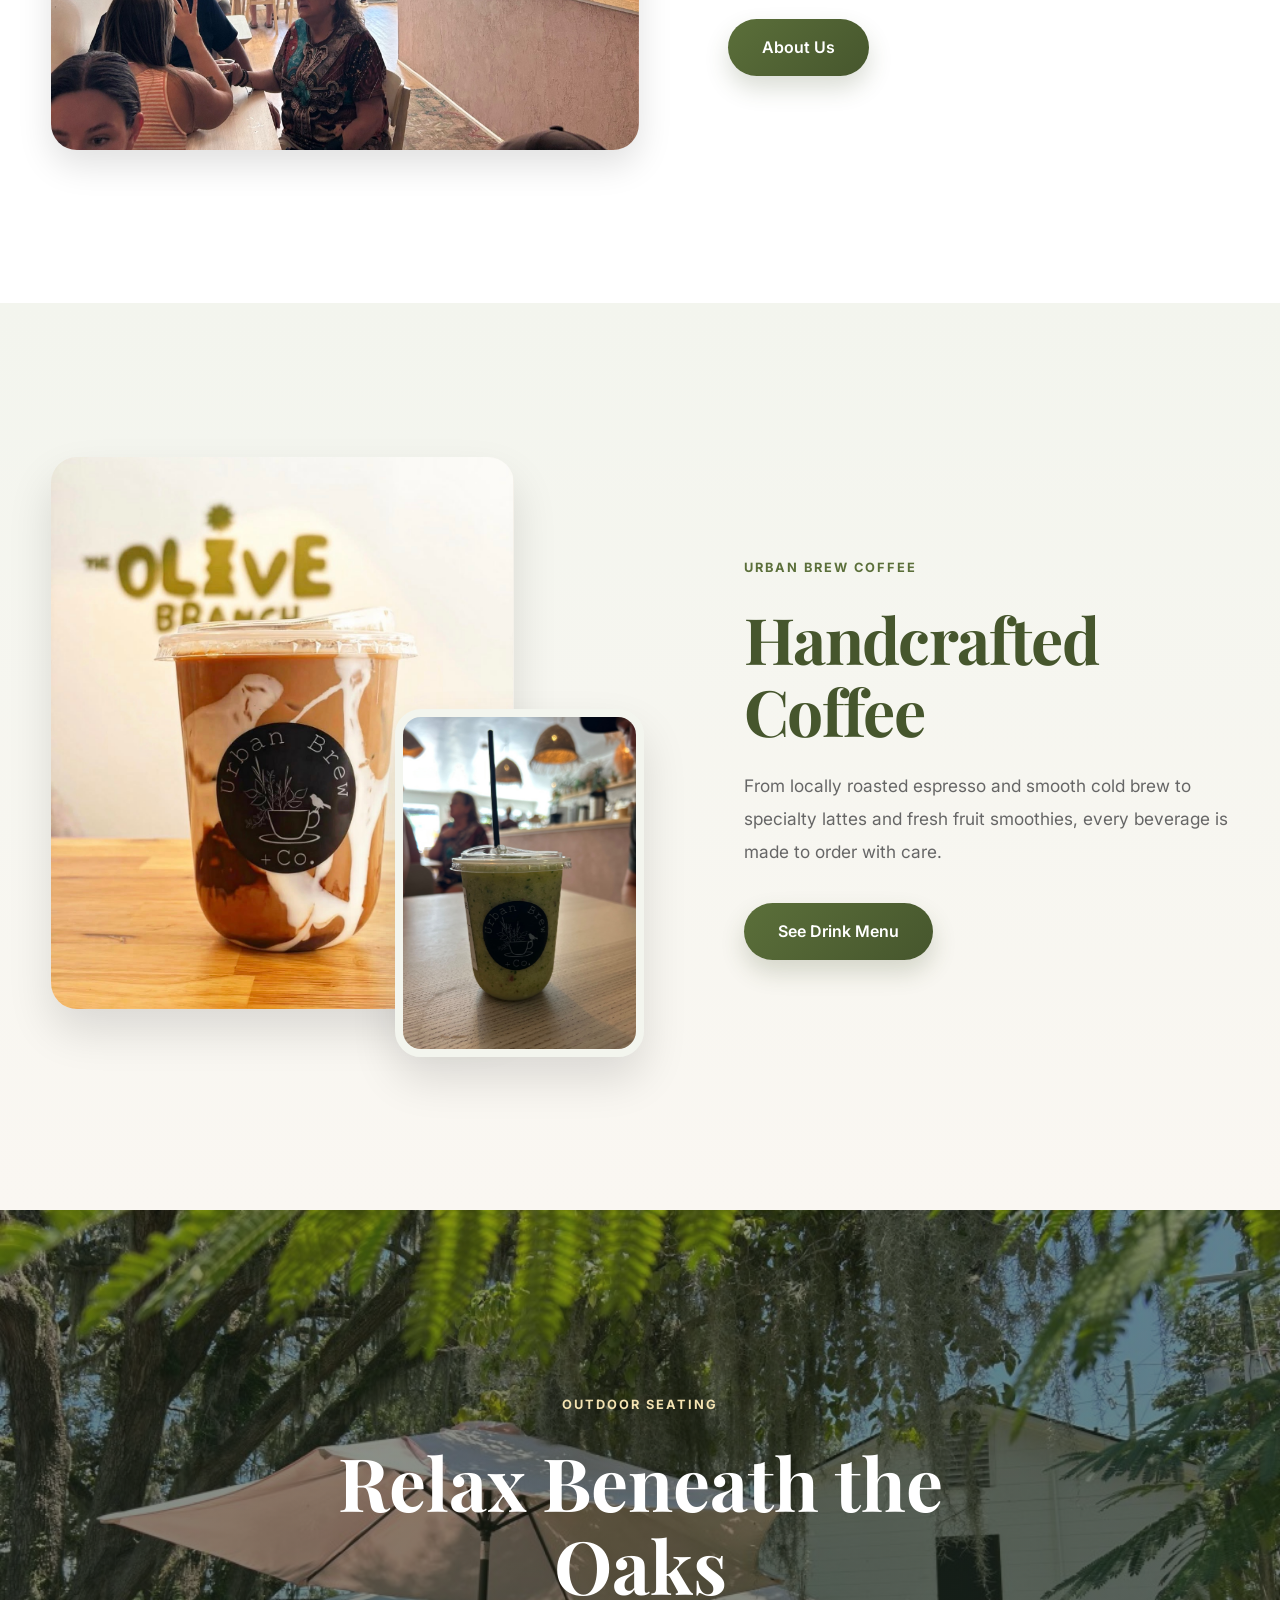
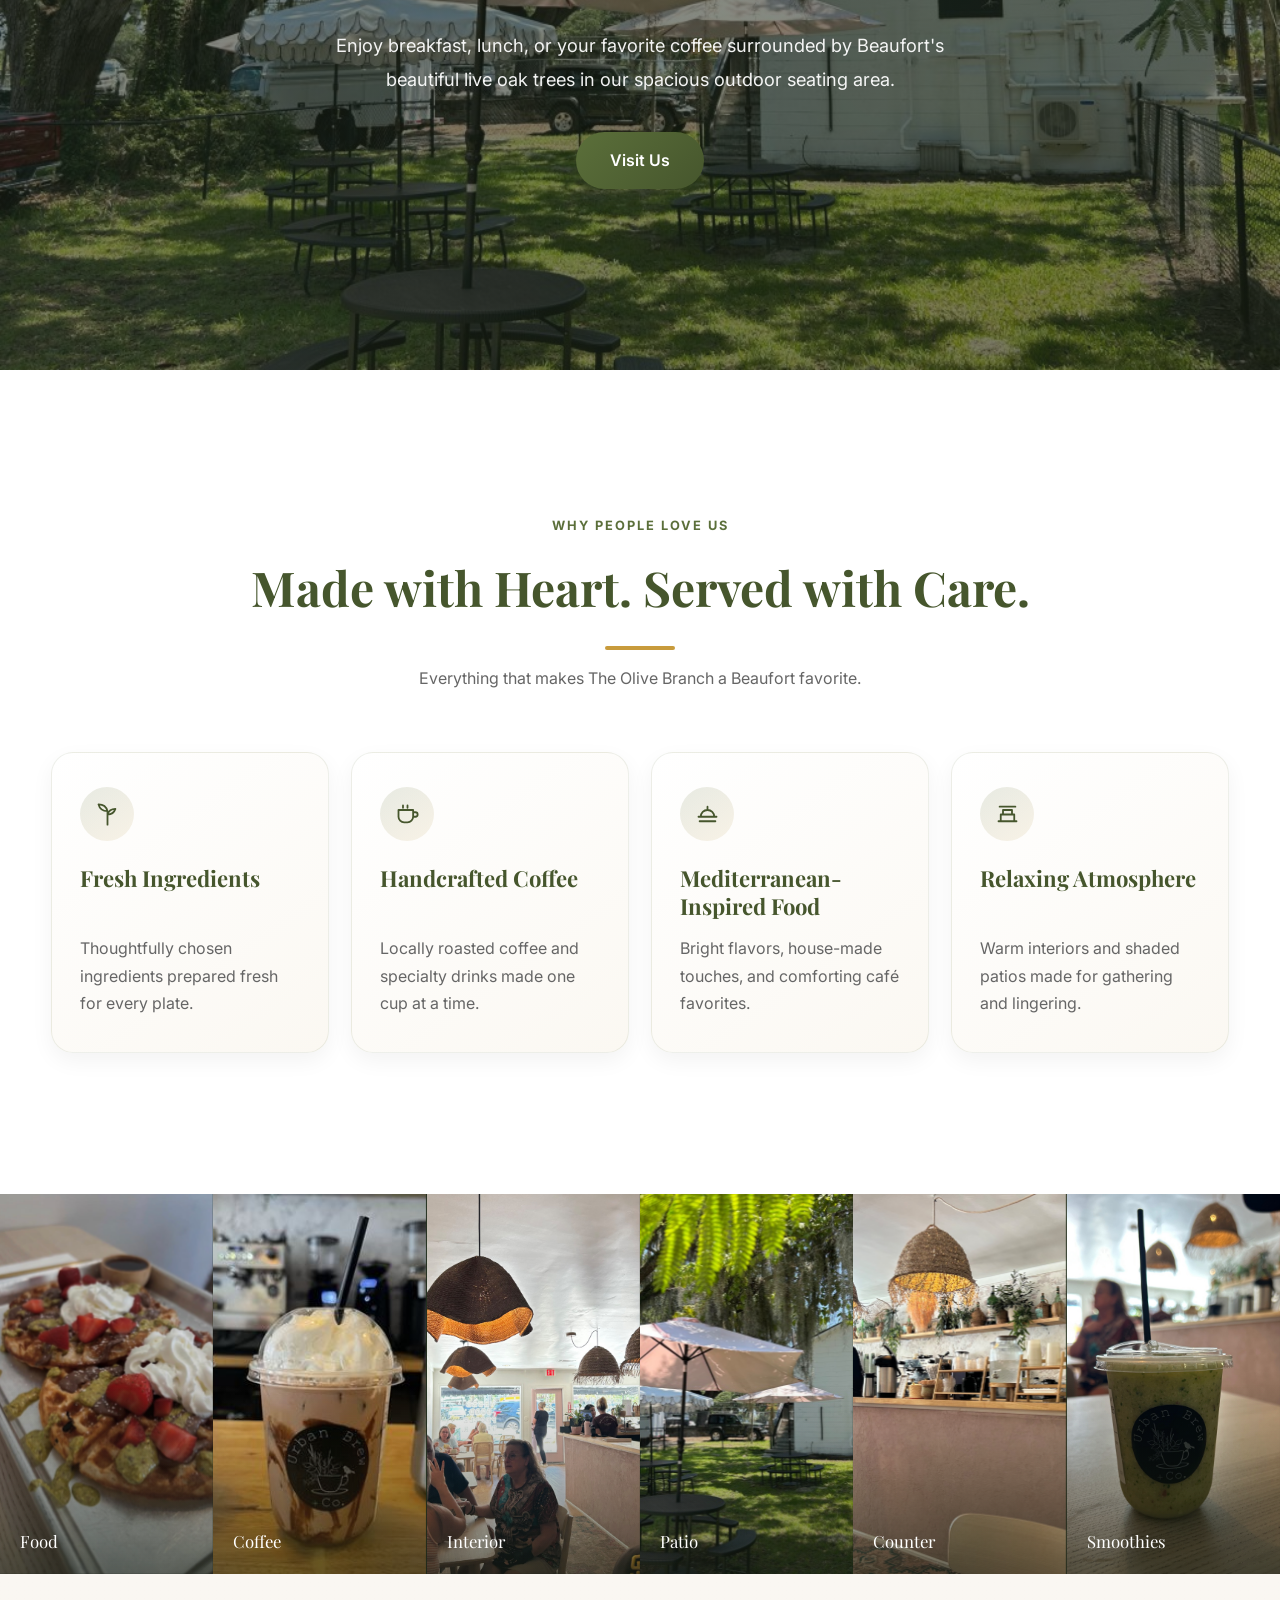
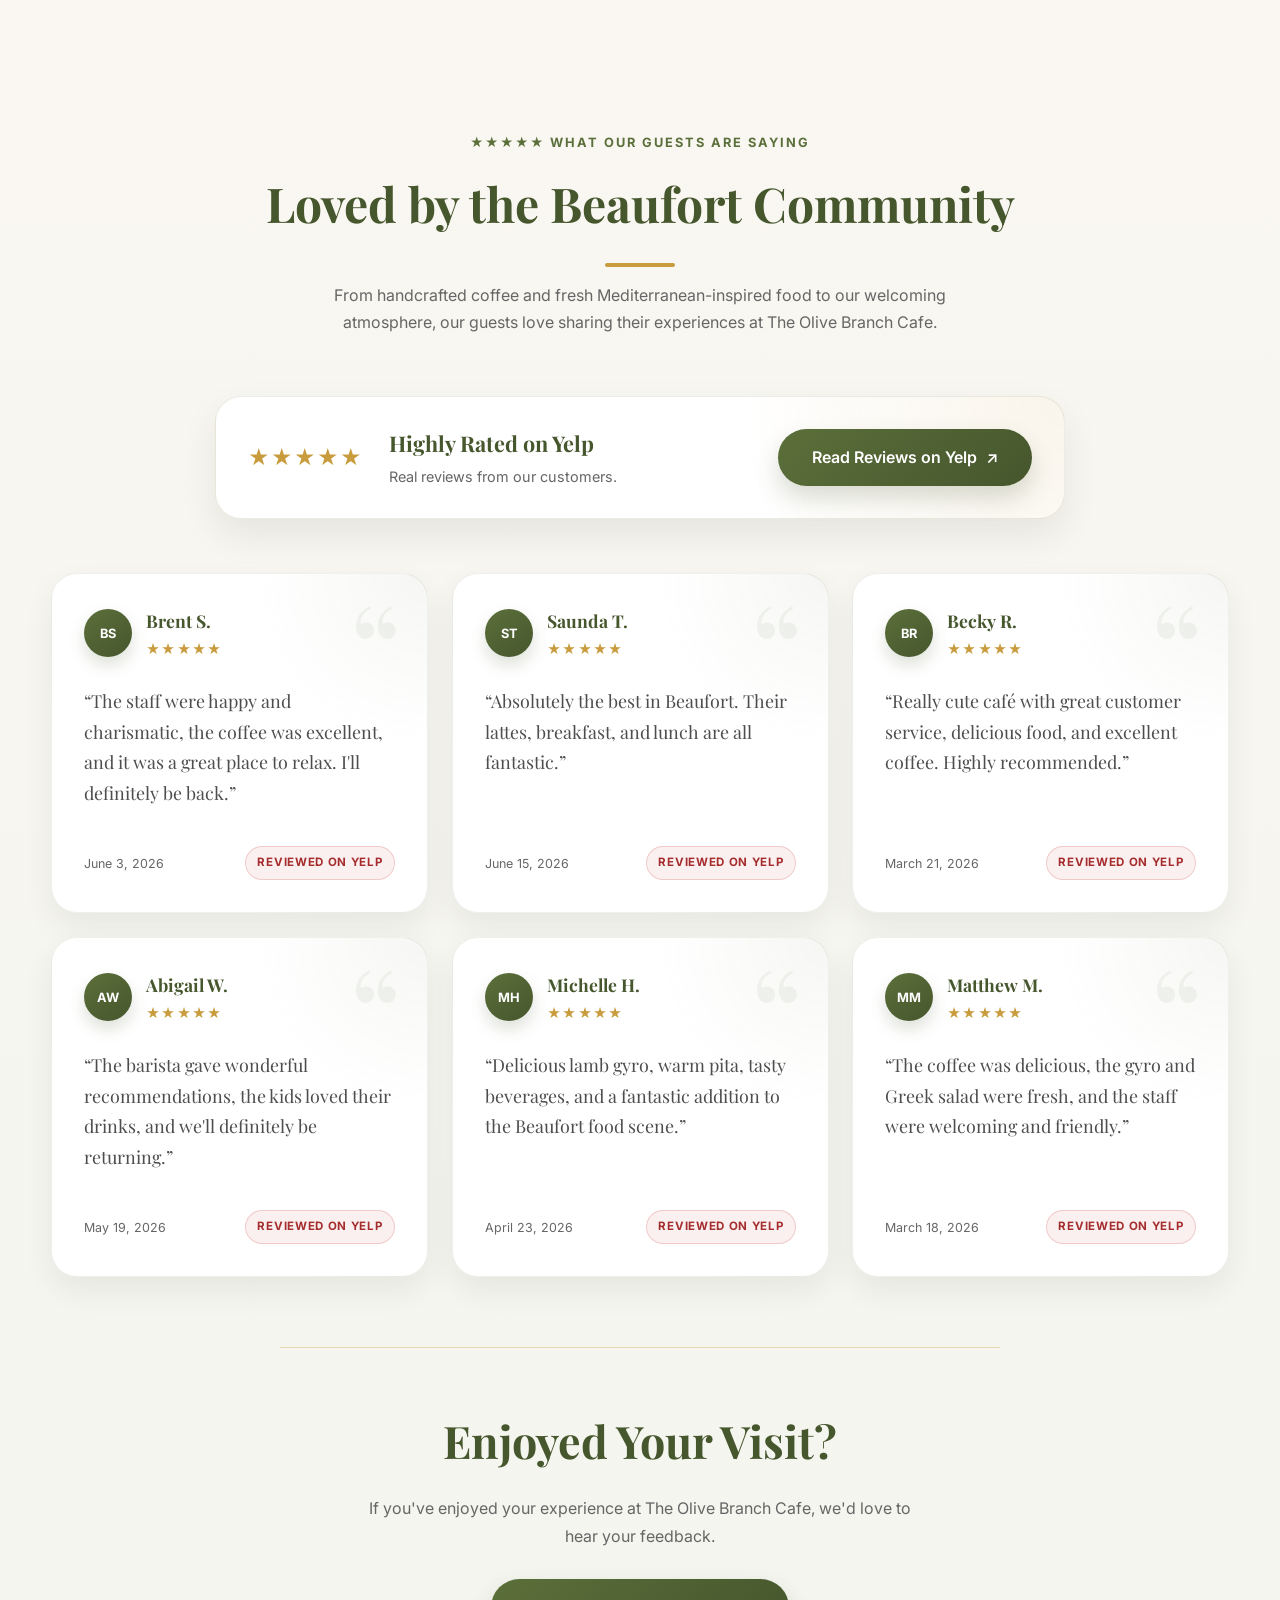
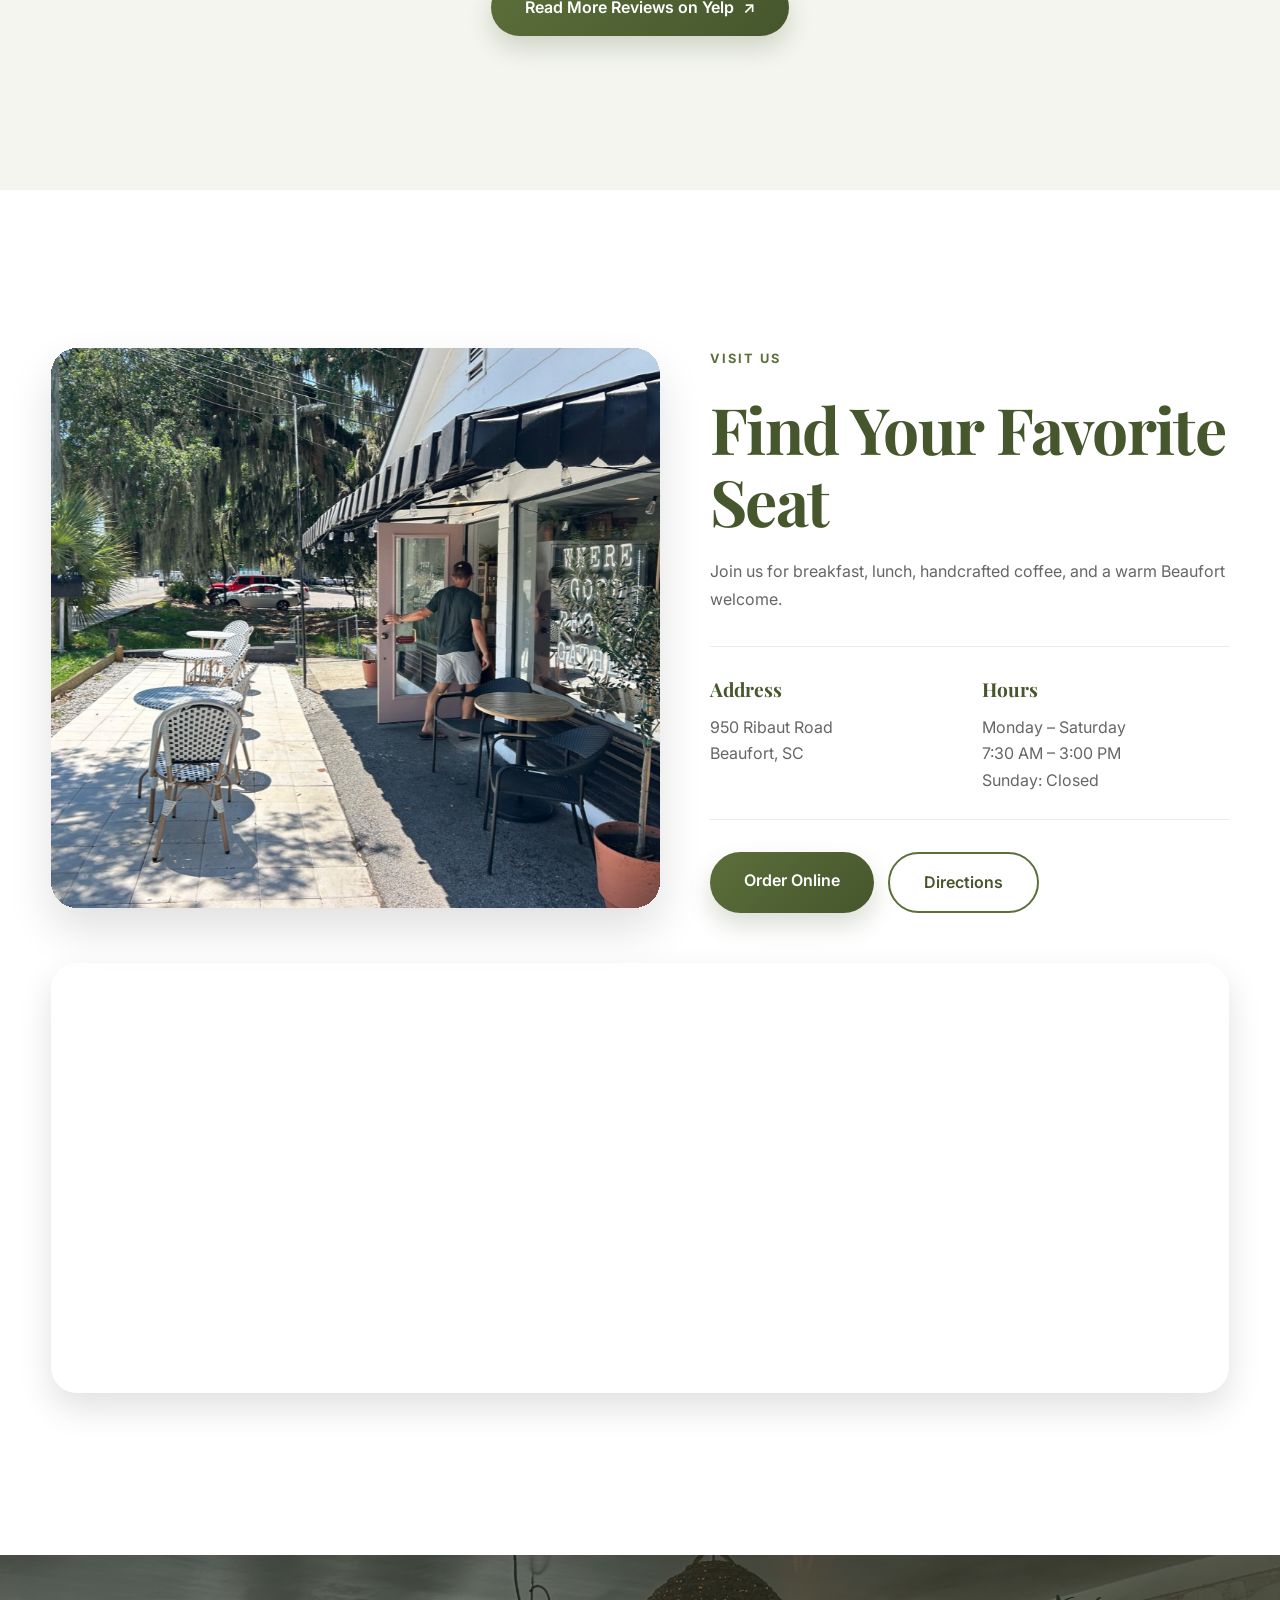
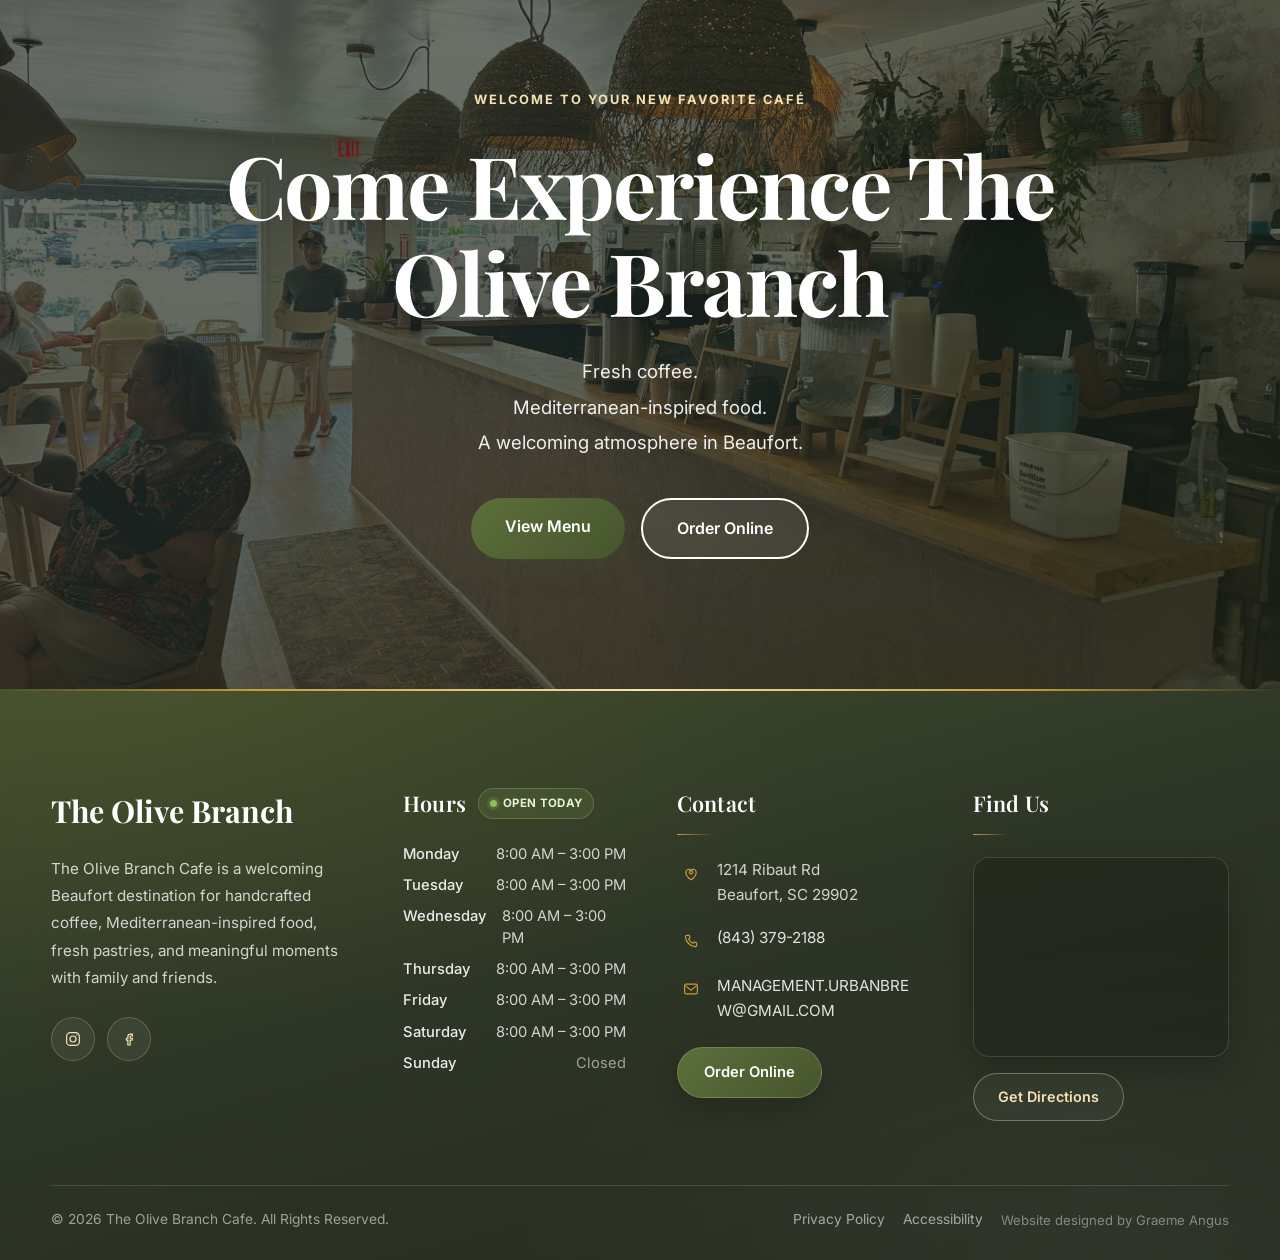
==== commit ca409bcc: "Finish website updates" ====
--- a/index.html
+++ b/index.html
@@ -5,25 +5,110 @@
 
     <meta charset="UTF-8">
     <meta name="viewport" content="width=device-width, initial-scale=1.0">
-
-    <title>The Olive Branch Cafe | Coffee • Breakfast • Lunch</title>
-
-    <meta name="description" content="Fresh coffee, breakfast, lunch, pastries and a welcoming atmosphere in Beaufort, South Carolina.">
+    <meta name="theme-color" content="#5B6F3A">
+    <meta name="robots" content="index, follow, max-image-preview:large">
+    <meta name="author" content="The Olive Branch Cafe">
+    <meta name="geo.region" content="US-SC">
+    <meta name="geo.placename" content="Beaufort">
+
+    <title>The Olive Branch Cafe | Coffee, Breakfast &amp; Lunch in Beaufort, SC</title>
+    <meta name="description" content="Visit The Olive Branch Cafe in Beaufort, SC for handcrafted coffee, Mediterranean breakfast and lunch, fresh pastries, and seasonal smoothies.">
+
+    <link rel="canonical" href="https://www.theolivebranchbeaufort.com/">
+
+    <!-- Open Graph -->
+    <meta property="og:type" content="website">
+    <meta property="og:site_name" content="The Olive Branch Cafe">
+    <meta property="og:locale" content="en_US">
+    <meta property="og:title" content="The Olive Branch Cafe | Coffee, Breakfast &amp; Lunch in Beaufort, SC">
+    <meta property="og:description" content="Visit The Olive Branch Cafe in Beaufort, SC for handcrafted coffee, Mediterranean breakfast and lunch, fresh pastries, and seasonal smoothies.">
+    <meta property="og:url" content="https://www.theolivebranchbeaufort.com/">
+    <meta property="og:image" content="https://www.theolivebranchbeaufort.com/images/hero/hero.jpg">
+    <meta property="og:image:alt" content="The Olive Branch Cafe exterior and outdoor seating in Beaufort, South Carolina">
+
+    <!-- Twitter -->
+    <meta name="twitter:card" content="summary_large_image">
+    <meta name="twitter:title" content="The Olive Branch Cafe | Coffee, Breakfast &amp; Lunch in Beaufort, SC">
+    <meta name="twitter:description" content="Visit The Olive Branch Cafe in Beaufort, SC for handcrafted coffee, Mediterranean breakfast and lunch, fresh pastries, and seasonal smoothies.">
+    <meta name="twitter:image" content="https://www.theolivebranchbeaufort.com/images/hero/hero.jpg">
+
+    <!-- Favicons
+         Place the following files in the site root when available:
+         - favicon.ico
+         - favicon-16x16.png
+         - favicon-32x32.png
+         - apple-touch-icon.png (180x180)
+    -->
+    <link rel="icon" href="favicon.svg" type="image/svg+xml">
+    <!-- When available, add to site root and uncomment:
+         <link rel="icon" href="favicon.ico" sizes="any">
+         <link rel="icon" type="image/png" sizes="32x32" href="favicon-32x32.png">
+         <link rel="icon" type="image/png" sizes="16x16" href="favicon-16x16.png">
+         <link rel="apple-touch-icon" href="apple-touch-icon.png">
+    -->
+    <link rel="apple-touch-icon" href="images/hero/logo/logo.webp">
+    <link rel="manifest" href="site.webmanifest">
 
     <link rel="preconnect" href="https://fonts.googleapis.com">
     <link rel="preconnect" href="https://fonts.gstatic.com" crossorigin>
-
+    <link rel="preload" as="style" href="https://fonts.googleapis.com/css2?family=Inter:wght@300;400;500;600;700&family=Playfair+Display:wght@600;700&display=swap">
     <link href="https://fonts.googleapis.com/css2?family=Inter:wght@300;400;500;600;700&family=Playfair+Display:wght@600;700&display=swap" rel="stylesheet">
+    <link rel="preload" as="image" href="images/hero/hero.jpg" fetchpriority="high">
 
     <link rel="stylesheet" href="css/style.css">
 
+    <script type="application/ld+json">
+    {
+      "@context": "https://schema.org",
+      "@type": ["CafeOrCoffeeShop", "Restaurant"],
+      "name": "The Olive Branch Cafe",
+      "alternateName": "The Olive Branch",
+      "description": "A welcoming Beaufort café for handcrafted coffee, Mediterranean-inspired breakfast and lunch, fresh pastries, and smoothies.",
+      "url": "https://www.theolivebranchbeaufort.com/",
+      "image": "https://www.theolivebranchbeaufort.com/images/hero/hero.jpg",
+      "telephone": "+18433792188",
+      "email": "MANAGEMENT.URBANBREW@GMAIL.COM",
+      "priceRange": "$$",
+      "servesCuisine": ["Coffee Shop", "Cafe", "Mediterranean"],
+      "menu": "https://www.theolivebranchbeaufort.com/menu.html",
+      "address": {
+        "@type": "PostalAddress",
+        "streetAddress": "1214 Ribaut Rd",
+        "addressLocality": "Beaufort",
+        "addressRegion": "SC",
+        "postalCode": "29902",
+        "addressCountry": "US"
+      },
+      "geo": {
+        "@type": "GeoCoordinates",
+        "latitude": "32.4312",
+        "longitude": "-80.6698"
+      },
+      "openingHoursSpecification": [
+        {
+          "@type": "OpeningHoursSpecification",
+          "dayOfWeek": ["Monday", "Tuesday", "Wednesday", "Thursday", "Friday", "Saturday"],
+          "opens": "08:00",
+          "closes": "15:00"
+        }
+      ],
+      "sameAs": [
+        "https://www.instagram.com/theolivebranch.beaufort/",
+        "https://www.facebook.com/people/The-Olive-Branch-Cafe/61581589833153/",
+        "https://www.yelp.com/biz/the-olive-branch-beaufort"
+      ]
+    }
+    </script>
+
 </head>
 
-<body>
+<body class="home-page">
+
+<a class="skip-link" href="#main">Skip to content</a>
 
 <header>
 
-    <nav class="navbar">
+    <nav class="navbar" aria-label="Primary">
 
         <a href="index.html" class="logo">
 
@@ -47,7 +132,8 @@
 
         <a class="order-button"
            href="https://www.doordash.com/store/the-olive-branch-cafe-beaufort-40457383/100261758/"
-           target="_blank">
+           target="_blank"
+           rel="noopener noreferrer">
 
             Order Online
 
@@ -57,9 +143,9 @@
 
 </header>
 
-<section class="hero">
-
-    <div class="hero-overlay">
+<main id="main">
+
+<section class="hero hero-parallax">
 
         <div class="hero-content">
 
@@ -73,9 +159,8 @@
 
             <p class="hero-text">
 
-                A cozy neighborhood café serving handcrafted coffee,
-                fresh breakfast, homemade pastries and delicious lunches
-                in beautiful Beaufort, South Carolina.
+                Handcrafted coffee, fresh Mediterranean-inspired food,
+                and a warm place to gather in Beaufort.
 
             </p>
 
@@ -89,6 +174,7 @@
 
                 <a href="https://www.doordash.com/store/the-olive-branch-cafe-beaufort-40457383/100261758/"
                    target="_blank"
+                   rel="noopener noreferrer"
                    class="btn secondary">
 
                     Order Online
@@ -99,350 +185,521 @@
 
         </div>
 
-    </div>
-
-</section>
-<!-- ==========================
-     Featured Coffee
-========================== -->
-
-<section class="featured-section fade-in">
-
+        <a class="home-scroll-indicator" href="#favorites" aria-label="Scroll to customer favorites">
+            <span>Discover</span>
+            <i aria-hidden="true"></i>
+        </a>
+
+</section>
+<!-- ==========================
+     Customer Favorites
+========================== -->
+<section class="home-favorites fade-in fade-up" id="favorites">
     <div class="container">
-
-        <div class="featured-image">
-
-            <img src="images/hero/coffee/iced-coffee.jpg" alt="Urban Brew Iced Coffee">
-
-        </div>
-
-        <div class="featured-content">
-
-            <span class="section-label">HANDCRAFTED COFFEE</span>
-
-            <h2>Made Fresh Every Day</h2>
+        <div class="section-heading">
+            <span class="section-label">CUSTOMER FAVORITES</span>
+            <h2>Come Hungry. Leave Happy.</h2>
+            <p>A few of the handcrafted favorites our guests return for again and again.</p>
+        </div>
+
+        <div class="home-favorites-grid">
+            <article class="home-favorite-card">
+                <div class="home-favorite-media">
+                    <img src="images/hero/food/waffles.jpg" width="1170" height="1529" alt="Waffles topped with strawberries, cream, and pistachio butter" loading="lazy" decoding="async">
+                    <span class="home-favorite-price">$11.95</span>
+                </div>
+                <div class="home-favorite-body">
+                    <h3>The Amalfi Stack</h3>
+                    <p>Two fluffy waffles with house-made pistachio butter and your choice of topping.</p>
+                    <a href="menu.html#sweet-bites" class="home-card-link">View Menu <span aria-hidden="true">→</span></a>
+                </div>
+            </article>
+
+            <article class="home-favorite-card">
+                <div class="home-favorite-media">
+                    <img src="images/hero/food/acai.jpg" width="1170" height="1422" alt="House-made açaí bowl with fruit and granola" loading="lazy" decoding="async">
+                    <span class="home-favorite-price">$12.95</span>
+                </div>
+                <div class="home-favorite-body">
+                    <h3>Açaí Bowl</h3>
+                    <p>Granola, coconut, banana, strawberries, and honey over house-made açaí.</p>
+                    <a href="menu.html#sweet-bites" class="home-card-link">View Menu <span aria-hidden="true">→</span></a>
+                </div>
+            </article>
+
+            <article class="home-favorite-card">
+                <div class="home-favorite-media">
+                    <img src="images/gyro.jpeg" width="1536" height="2048" alt="Olive Branch gyro with a Mediterranean side salad" loading="lazy" decoding="async">
+                    <span class="home-favorite-price">$10 + protein</span>
+                </div>
+                <div class="home-favorite-body">
+                    <h3>Olive Branch Gyro</h3>
+                    <p>House-made pita, spring mix, tzatziki, feta, and your choice of protein.</p>
+                    <a href="menu.html#savory" class="home-card-link">View Menu <span aria-hidden="true">→</span></a>
+                </div>
+            </article>
+
+            <article class="home-favorite-card">
+                <div class="home-favorite-media">
+                    <img src="images/grilledcheese2.jpeg" width="1536" height="2048" alt="Fancy grilled cheese sandwich at The Olive Branch Cafe" loading="lazy" decoding="async">
+                    <span class="home-favorite-price">$8.50</span>
+                </div>
+                <div class="home-favorite-body">
+                    <h3>Fancy Grilled Cheese</h3>
+                    <p>Sharp cheddar and mozzarella with seasoned tomato slices on crisp toasted sourdough.</p>
+                    <a href="menu.html#savory" class="home-card-link">View Menu <span aria-hidden="true">→</span></a>
+                </div>
+            </article>
+
+            <article class="home-favorite-card">
+                <div class="home-favorite-media">
+                    <img src="images/smoothie.jpeg" width="1536" height="2048" alt="Fresh fruit smoothie at The Olive Branch" loading="lazy" decoding="async">
+                    <span class="home-favorite-price">$9</span>
+                </div>
+                <div class="home-favorite-body">
+                    <h3>The Lowcountry Green</h3>
+                    <p>Mango, banana, spinach, celery, cucumber, grapes, and coconut water.</p>
+                    <a href="menu.html#smoothies" class="home-card-link">View Menu <span aria-hidden="true">→</span></a>
+                </div>
+            </article>
+
+            <article class="home-favorite-card">
+                <div class="home-favorite-media">
+                    <img src="images/hero/coffee/iced-coffee.jpg" width="1170" height="1411" alt="Iced specialty coffee at The Olive Branch Cafe" loading="lazy" decoding="async">
+                    <span class="home-favorite-price">$4.50+</span>
+                </div>
+                <div class="home-favorite-body">
+                    <h3>Honey Lavender Latte</h3>
+                    <p>House espresso, creamy milk, honey, and fragrant lavender.</p>
+                    <a href="menu.html#coffee" class="home-card-link">View Menu <span aria-hidden="true">→</span></a>
+                </div>
+            </article>
+        </div>
+    </div>
+</section>
+
+<!-- ==========================
+     Welcome
+========================== -->
+
+<section class="home-atmosphere home-welcome fade-in fade-left">
+
+    <div class="container">
+
+        <div class="home-atmosphere-image">
+
+            <img src="images/cafephoto2.jpeg"
+                 alt="Guests enjoying Mediterranean breakfast beneath woven lights at The Olive Branch Cafe"
+                 loading="lazy"
+                 decoding="async">
+
+        </div>
+
+        <div class="home-atmosphere-content">
+
+            <span class="section-label">WELCOME</span>
+
+            <h2>Welcome to The Olive Branch</h2>
 
             <p>
-
-                From rich espresso drinks to refreshing iced coffee,
-                every cup is carefully prepared using quality ingredients
-                and served with a smile.
-
+                Whether you're meeting friends for breakfast, stopping in for lunch,
+                studying with a handcrafted coffee, or settling into a quiet corner,
+                The Olive Branch is a warm gathering place in the heart of Beaufort.
             </p>
 
-            <a href="menu.html" class="btn">
-
-                View Coffee Menu
-
+            <a href="about.html" class="btn">About Us</a>
+
+        </div>
+
+    </div>
+
+</section>
+
+<!-- ==========================
+     Coffee Experience
+========================== -->
+<section class="home-coffee-experience fade-in fade-right">
+    <div class="container">
+        <div class="home-coffee-media">
+            <figure class="home-coffee-main">
+                <img src="images/hero/coffee/iced-coffee.jpg" width="1170" height="1411" alt="Iced coffee made with locally roasted Urban Brew coffee" loading="lazy" decoding="async">
+            </figure>
+            <figure class="home-coffee-accent">
+                <img src="images/smoothie.jpeg" width="1536" height="2048" alt="Fresh fruit smoothie inside the café" loading="lazy" decoding="async">
+            </figure>
+        </div>
+
+        <div class="home-coffee-content">
+            <span class="section-label">URBAN BREW COFFEE</span>
+            <h2>Handcrafted Coffee</h2>
+            <p>
+                From locally roasted espresso and smooth cold brew to specialty lattes
+                and fresh fruit smoothies, every beverage is made to order with care.
+            </p>
+            <a href="menu.html#coffee" class="btn">See Drink Menu</a>
+        </div>
+    </div>
+</section>
+
+<!-- ==========================
+     Outdoor Patio
+========================== -->
+
+<section class="home-patio-feature fade-in fade-up">
+
+    <div class="home-patio-overlay">
+
+        <div class="container home-patio-content">
+
+            <span class="section-label">OUTDOOR SEATING</span>
+
+            <h2>Relax Beneath the Oaks</h2>
+
+            <p>
+                Enjoy breakfast, lunch, or your favorite coffee surrounded by Beaufort's
+                beautiful live oak trees in our spacious outdoor seating area.
+            </p>
+
+            <a href="contact.html" class="btn">Visit Us</a>
+
+        </div>
+
+    </div>
+
+</section>
+<!-- ==========================
+     Why People Love Us
+========================== -->
+<section class="home-why fade-in fade-up">
+    <div class="container">
+        <div class="section-heading">
+            <span class="section-label">WHY PEOPLE LOVE US</span>
+            <h2>Made with Heart. Served with Care.</h2>
+            <p>Everything that makes The Olive Branch a Beaufort favorite.</p>
+        </div>
+
+        <div class="home-why-grid">
+            <article class="home-why-card">
+                <span class="home-why-icon" aria-hidden="true"><svg viewBox="0 0 24 24"><path d="M12 21V9m0 0C8 9 5 7 4 3c4 0 7 2 8 6Zm0 3c3 0 6-2 7-5-4 0-6 2-7 5Z"/></svg></span>
+                <h3>Fresh Ingredients</h3>
+                <p>Thoughtfully chosen ingredients prepared fresh for every plate.</p>
+            </article>
+            <article class="home-why-card">
+                <span class="home-why-icon" aria-hidden="true"><svg viewBox="0 0 24 24"><path d="M4 8h13v6a5 5 0 0 1-5 5H9a5 5 0 0 1-5-5V8Zm13 2h2a2 2 0 0 1 0 4h-2M8 4v2m4-2v2"/></svg></span>
+                <h3>Handcrafted Coffee</h3>
+                <p>Locally roasted coffee and specialty drinks made one cup at a time.</p>
+            </article>
+            <article class="home-why-card">
+                <span class="home-why-icon" aria-hidden="true"><svg viewBox="0 0 24 24"><path d="M4 14h16M6 14a6 6 0 0 1 12 0m-13 4h14M12 5v3"/></svg></span>
+                <h3>Mediterranean-Inspired Food</h3>
+                <p>Bright flavors, house-made touches, and comforting café favorites.</p>
+            </article>
+            <article class="home-why-card">
+                <span class="home-why-icon" aria-hidden="true"><svg viewBox="0 0 24 24"><path d="M4 18h16M6 18v-6h12v6M8 12V8h8v4M5 5h14"/></svg></span>
+                <h3>Relaxing Atmosphere</h3>
+                <p>Warm interiors and shaded patios made for gathering and lingering.</p>
+            </article>
+        </div>
+    </div>
+</section>
+
+<!-- ==========================
+     Photo Strip
+========================== -->
+<section class="home-photo-story fade-in fade-left" aria-label="A glimpse of The Olive Branch">
+    <div class="home-photo-strip">
+        <figure><img src="images/hero/food/waffles.jpg" width="1170" height="1529" alt="Fresh Mediterranean breakfast waffles at The Olive Branch Cafe" loading="lazy" decoding="async" data-lightbox-image data-caption="Fresh Food"><figcaption>Food</figcaption></figure>
+        <figure><img src="images/hero/gallery/drink.jpg" width="348" height="348" alt="Handcrafted iced coffee served at The Olive Branch Cafe" loading="lazy" decoding="async" data-lightbox-image data-caption="Handcrafted Coffee"><figcaption>Coffee</figcaption></figure>
+        <figure><img src="images/cafephoto2.jpeg" width="1916" height="2048" alt="Warm dining room seating inside The Olive Branch Cafe" loading="lazy" decoding="async" data-lightbox-image data-caption="Inside the Café"><figcaption>Interior</figcaption></figure>
+        <figure><img src="images/cafepatio.png" width="1024" height="768" alt="Garden patio seating beneath oak trees at The Olive Branch" loading="lazy" decoding="async" data-lightbox-image data-caption="The Backyard Patio"><figcaption>Patio</figcaption></figure>
+        <figure><img src="images/counter.jpeg" width="2048" height="1536" alt="Coffee counter and barista station at The Olive Branch Cafe" loading="lazy" decoding="async" data-lightbox-image data-caption="At the Counter"><figcaption>Counter</figcaption></figure>
+        <figure><img src="images/smoothie.jpeg" width="1536" height="2048" alt="Fresh fruit smoothie prepared at The Olive Branch Cafe" loading="lazy" decoding="async" data-lightbox-image data-caption="Fresh Smoothies"><figcaption>Smoothies</figcaption></figure>
+    </div>
+</section>
+
+<!-- ==========================
+     Reviews
+========================== -->
+<section class="home-reviews fade-in fade-up">
+    <div class="container">
+        <div class="section-heading">
+            <span class="section-label">★★★★★ WHAT OUR GUESTS ARE SAYING</span>
+            <h2>Loved by the Beaufort Community</h2>
+            <p>From handcrafted coffee and fresh Mediterranean-inspired food to our welcoming atmosphere, our guests love sharing their experiences at The Olive Branch Cafe.</p>
+        </div>
+
+        <div class="home-rating-card">
+            <div class="home-rating-stars" aria-label="Five stars">★★★★★</div>
+            <div class="home-rating-copy">
+                <strong>Highly Rated on Yelp</strong>
+                <span>Real reviews from our customers.</span>
+            </div>
+            <a href="https://www.yelp.com/biz/the-olive-branch-beaufort?osq=The+Olive+Branch"
+               class="btn home-yelp-link"
+               target="_blank"
+               rel="noopener noreferrer"
+               aria-label="Open The Olive Branch Cafe Yelp reviews in a new tab">
+                Read Reviews on Yelp <span aria-hidden="true">↗</span>
             </a>
-
-        </div>
-
-    </div>
-
-</section>
-
-<!-- ==========================
-     Featured Food
-========================== -->
-
-<section class="featured-section reverse">
-
+        </div>
+
+        <div class="home-reviews-grid">
+            <article class="home-review-card">
+                <div class="home-review-header"><span class="home-review-avatar">BS</span><div><strong>Brent S.</strong><div class="home-review-stars" aria-label="Five stars">★★★★★</div></div></div>
+                <blockquote>“The staff were happy and charismatic, the coffee was excellent, and it was a great place to relax. I'll definitely be back.”</blockquote>
+                <div class="home-review-meta"><time datetime="2026-06-03">June 3, 2026</time><span class="home-yelp-badge">Reviewed on Yelp</span></div>
+            </article>
+            <article class="home-review-card">
+                <div class="home-review-header"><span class="home-review-avatar">ST</span><div><strong>Saunda T.</strong><div class="home-review-stars" aria-label="Five stars">★★★★★</div></div></div>
+                <blockquote>“Absolutely the best in Beaufort. Their lattes, breakfast, and lunch are all fantastic.”</blockquote>
+                <div class="home-review-meta"><time datetime="2026-06-15">June 15, 2026</time><span class="home-yelp-badge">Reviewed on Yelp</span></div>
+            </article>
+            <article class="home-review-card">
+                <div class="home-review-header"><span class="home-review-avatar">BR</span><div><strong>Becky R.</strong><div class="home-review-stars" aria-label="Five stars">★★★★★</div></div></div>
+                <blockquote>“Really cute café with great customer service, delicious food, and excellent coffee. Highly recommended.”</blockquote>
+                <div class="home-review-meta"><time datetime="2026-03-21">March 21, 2026</time><span class="home-yelp-badge">Reviewed on Yelp</span></div>
+            </article>
+            <article class="home-review-card">
+                <div class="home-review-header"><span class="home-review-avatar">AW</span><div><strong>Abigail W.</strong><div class="home-review-stars" aria-label="Five stars">★★★★★</div></div></div>
+                <blockquote>“The barista gave wonderful recommendations, the kids loved their drinks, and we'll definitely be returning.”</blockquote>
+                <div class="home-review-meta"><time datetime="2026-05-19">May 19, 2026</time><span class="home-yelp-badge">Reviewed on Yelp</span></div>
+            </article>
+            <article class="home-review-card">
+                <div class="home-review-header"><span class="home-review-avatar">MH</span><div><strong>Michelle H.</strong><div class="home-review-stars" aria-label="Five stars">★★★★★</div></div></div>
+                <blockquote>“Delicious lamb gyro, warm pita, tasty beverages, and a fantastic addition to the Beaufort food scene.”</blockquote>
+                <div class="home-review-meta"><time datetime="2026-04-23">April 23, 2026</time><span class="home-yelp-badge">Reviewed on Yelp</span></div>
+            </article>
+            <article class="home-review-card">
+                <div class="home-review-header"><span class="home-review-avatar">MM</span><div><strong>Matthew M.</strong><div class="home-review-stars" aria-label="Five stars">★★★★★</div></div></div>
+                <blockquote>“The coffee was delicious, the gyro and Greek salad were fresh, and the staff were welcoming and friendly.”</blockquote>
+                <div class="home-review-meta"><time datetime="2026-03-18">March 18, 2026</time><span class="home-yelp-badge">Reviewed on Yelp</span></div>
+            </article>
+        </div>
+
+        <div class="home-reviews-cta">
+            <h3>Enjoyed Your Visit?</h3>
+            <p>If you've enjoyed your experience at The Olive Branch Cafe, we'd love to hear your feedback.</p>
+            <a href="https://www.yelp.com/biz/the-olive-branch-beaufort?osq=The+Olive+Branch"
+               class="btn home-yelp-link"
+               target="_blank"
+               rel="noopener noreferrer"
+               aria-label="Open The Olive Branch Cafe Yelp reviews in a new tab">
+                Read More Reviews on Yelp <span aria-hidden="true">↗</span>
+            </a>
+        </div>
+    </div>
+</section>
+
+<!-- ==========================
+     Location
+========================== -->
+<section class="home-location fade-in fade-right">
     <div class="container">
-
-        <div class="featured-content">
-
-            <span class="section-label">FRESH FOOD</span>
-
-            <h2>Breakfast & Lunch You'll Love</h2>
-
-            <p>
-
-                Whether you're stopping in for breakfast,
-                meeting friends for lunch,
-                or grabbing something to-go,
-                every meal is prepared fresh with care.
-
+        <div class="home-location-grid">
+            <figure class="home-location-photo">
+                <img src="images/cafeexterior.png" width="1024" height="768" alt="The Olive Branch entrance and sunny outdoor seating" loading="lazy" decoding="async">
+            </figure>
+
+            <div class="home-location-info">
+                <span class="section-label">VISIT US</span>
+                <h2>Find Your Favorite Seat</h2>
+                <p>Join us for breakfast, lunch, handcrafted coffee, and a warm Beaufort welcome.</p>
+
+                <div class="home-location-details">
+                    <div><h3>Address</h3><p>950 Ribaut Road<br>Beaufort, SC</p></div>
+                    <div><h3>Hours</h3><p>Monday – Saturday<br>7:30 AM – 3:00 PM<br>Sunday: Closed</p></div>
+                </div>
+
+                <div class="home-location-buttons">
+                    <a href="https://www.doordash.com/store/the-olive-branch-cafe-beaufort-40457383/100261758/" class="btn" target="_blank" rel="noopener noreferrer">Order Online</a>
+                    <a href="https://www.google.com/maps/dir/?api=1&destination=950+Ribaut+Road,+Beaufort,+SC" class="btn home-btn-outline" target="_blank" rel="noopener noreferrer">Directions</a>
+                </div>
+            </div>
+
+            <div class="map-container home-location-map">
+                <iframe src="https://www.google.com/maps?q=950+Ribaut+Road,+Beaufort,+SC&output=embed" loading="lazy" allowfullscreen title="Map of The Olive Branch Cafe"></iframe>
+            </div>
+        </div>
+    </div>
+</section>
+
+<!-- ==========================
+     Final Call to Action
+========================== -->
+<section class="home-final-cta fade-in fade-up">
+    <div class="container home-final-cta-content">
+        <span class="section-label">WELCOME TO YOUR NEW FAVORITE CAFÉ</span>
+        <h2>Come Experience The Olive Branch</h2>
+        <p>Fresh coffee.<br>Mediterranean-inspired food.<br>A welcoming atmosphere in Beaufort.</p>
+        <div class="home-final-cta-buttons">
+            <a href="menu.html" class="btn">View Menu</a>
+            <a href="https://www.doordash.com/store/the-olive-branch-cafe-beaufort-40457383/100261758/" class="btn secondary" target="_blank" rel="noopener noreferrer">Order Online</a>
+        </div>
+    </div>
+</section>
+</main>
+
+<!-- ==========================
+     Footer
+========================== -->
+
+<footer class="footer fade-in">
+
+    <div class="container footer-inner">
+
+        <div class="footer-grid">
+
+            <div class="footer-col footer-brand">
+
+                <a href="index.html" class="footer-logo">The Olive Branch</a>
+
+                <p class="footer-brand-text">
+                    The Olive Branch Cafe is a welcoming Beaufort destination for handcrafted coffee, Mediterranean-inspired food, fresh pastries, and meaningful moments with family and friends.
+                </p>
+
+                <div class="footer-social">
+
+                    <a class="footer-social-link"
+                       href="https://www.instagram.com/theolivebranch.beaufort/"
+                       target="_blank"
+                       rel="noopener noreferrer"
+                       aria-label="Follow The Olive Branch on Instagram">
+                        <svg viewBox="0 0 24 24" fill="none" stroke="currentColor" stroke-width="1.6" aria-hidden="true">
+                            <rect x="3.5" y="3.5" width="17" height="17" rx="5"/>
+                            <circle cx="12" cy="12" r="4"/>
+                            <circle cx="17.2" cy="6.8" r="1" fill="currentColor" stroke="none"/>
+                        </svg>
+                    </a>
+
+                    <a class="footer-social-link"
+                       href="https://www.facebook.com/people/The-Olive-Branch-Cafe/61581589833153/"
+                       target="_blank"
+                       rel="noopener noreferrer"
+                       aria-label="Follow The Olive Branch on Facebook">
+                        <svg viewBox="0 0 24 24" fill="none" stroke="currentColor" stroke-width="1.6" aria-hidden="true">
+                            <path d="M14 8h2.5V5.5H14c-2 0-3.5 1.4-3.5 3.5V11H8.5v2.5H10.5V20H13.5v-6.5H16L16.5 11H13.5V9c0-.6.4-1 1-1Z"/>
+                        </svg>
+                    </a>
+
+                </div>
+
+            </div>
+
+            <div class="footer-col footer-hours">
+
+                <div class="footer-hours-heading">
+                    <h3 class="footer-heading">Hours</h3>
+                    <span class="footer-open-badge" id="footer-open-badge" hidden>Open Today</span>
+                </div>
+
+                <ul class="footer-hours-list">
+                    <li><span>Monday</span><span>8:00 AM – 3:00 PM</span></li>
+                    <li><span>Tuesday</span><span>8:00 AM – 3:00 PM</span></li>
+                    <li><span>Wednesday</span><span>8:00 AM – 3:00 PM</span></li>
+                    <li><span>Thursday</span><span>8:00 AM – 3:00 PM</span></li>
+                    <li><span>Friday</span><span>8:00 AM – 3:00 PM</span></li>
+                    <li><span>Saturday</span><span>8:00 AM – 3:00 PM</span></li>
+                    <li class="is-closed"><span>Sunday</span><span>Closed</span></li>
+                </ul>
+
+            </div>
+
+            <div class="footer-col footer-contact">
+
+                <h3 class="footer-heading">Contact</h3>
+
+                <ul class="footer-contact-list">
+
+                    <li>
+                        <span class="footer-contact-icon" aria-hidden="true">
+                            <svg viewBox="0 0 24 24" fill="none" stroke="currentColor" stroke-width="1.6">
+                                <path d="M12 21s-7-4.5-7-10a4 4 0 0 1 7-2.5A4 4 0 0 1 19 11c0 5.5-7 10-7 10Z"/>
+                                <circle cx="12" cy="11" r="2.2"/>
+                            </svg>
+                        </span>
+                        <span>
+                            1214 Ribaut Rd<br>
+                            Beaufort, SC 29902
+                        </span>
+                    </li>
+
+                    <li>
+                        <span class="footer-contact-icon" aria-hidden="true">
+                            <svg viewBox="0 0 24 24" fill="none" stroke="currentColor" stroke-width="1.6">
+                                <path d="M6.5 4.5h3l1.2 3.2-1.8 1.8a11 11 0 0 0 5.6 5.6l1.8-1.8 3.2 1.2v3a2 2 0 0 1-2.2 2A14.5 14.5 0 0 1 4.5 6.7a2 2 0 0 1 2-2.2Z"/>
+                            </svg>
+                        </span>
+                        <a href="tel:+18433792188">(843) 379-2188</a>
+                    </li>
+
+                    <li>
+                        <span class="footer-contact-icon" aria-hidden="true">
+                            <svg viewBox="0 0 24 24" fill="none" stroke="currentColor" stroke-width="1.6">
+                                <rect x="3.5" y="5.5" width="17" height="13" rx="2"/>
+                                <path d="m4.5 7.5 7.5 6 7.5-6"/>
+                            </svg>
+                        </span>
+                        <a href="mailto:MANAGEMENT.URBANBREW@GMAIL.COM">MANAGEMENT.URBANBREW@GMAIL.COM</a>
+                    </li>
+
+                </ul>
+
+                <a class="footer-order-btn"
+                   href="https://www.doordash.com/store/the-olive-branch-cafe-beaufort-40457383/100261758/"
+                   target="_blank"
+                   rel="noopener noreferrer">
+                    Order Online
+                </a>
+
+            </div>
+
+            <div class="footer-col footer-find">
+
+                <h3 class="footer-heading">Find Us</h3>
+
+                <div class="footer-map">
+                    <iframe
+                        src="https://www.google.com/maps?q=The+Olive+Branch+Cafe+1214+Ribaut+Rd+Beaufort+SC+29902&output=embed"
+                        loading="lazy"
+                        allowfullscreen
+                        referrerpolicy="no-referrer-when-downgrade"
+                        title="Map of The Olive Branch Cafe">
+                    </iframe>
+                </div>
+
+                <a class="footer-directions"
+                   href="https://www.google.com/maps/search/?api=1&query=The+Olive+Branch+Cafe+1214+Ribaut+Rd+Beaufort+SC+29902"
+                   target="_blank"
+                   rel="noopener noreferrer">
+                    Get Directions
+                </a>
+
+            </div>
+
+        </div>
+
+        <div class="footer-bottom">
+
+            <p class="footer-bottom-copy">
+                © 2026 The Olive Branch Cafe. All Rights Reserved.
             </p>
 
-            <a href="menu.html" class="btn">
-
-                Explore Our Menu
-
-            </a>
-
-        </div>
-
-        <div class="featured-image">
-
-            <img src="images/hero/food/waffles.jpg" alt="Belgian Waffles">
-
-        </div>
-
-    </div>
-
-</section>
-<!-- ==========================
-     Customer Favorites
-========================== -->
-
-<section class="favorites fade-in">
-
-    <div class="section-heading">
-
-        <span class="section-label">CUSTOMER FAVORITES</span>
-
-        <h2>Made Fresh. Served with Care.</h2>
-
-        <p>
-            Some of our guests' favorite menu items, prepared fresh every day.
-        </p>
-
-    </div>
-
-    <div class="favorite-grid">
-
-        <div class="favorite-card">
-
-            <img src="images/hero/food/acai.jpg" alt="Acai Bowl">
-
-            <h3>Acai Bowl</h3>
-
-            <p>
-                Fresh fruit, granola, coconut, and delicious toppings.
-            </p>
-
-        </div>
-
-        <div class="favorite-card">
-
-            <img src="images/hero/food/pasta.jpg" alt="Fresh Pasta">
-
-            <h3>Fresh Pasta</h3>
-
-            <p>
-                Homemade comfort food made with quality ingredients.
-            </p>
-
-        </div>
-
-        <div class="favorite-card">
-
-            <img src="images/hero/food/croissant.jpg" alt="Fresh Croissant">
-
-            <h3>Fresh Pastries</h3>
-
-            <p>
-                Baked fresh and perfect with your favorite coffee.
-            </p>
-
-        </div>
-
-    </div>
-
-</section>
-
-<!-- ==========================
-     Our Story
-========================== -->
-
-<section class="story fade-in">
-
-    <div class="container">
-
-        <div class="story-image">
-
-            <img src="images/hero/gallery/cafe-photo.jpg" alt="Inside The Olive Branch Cafe">
-
-        </div>
-
-        <div class="story-content">
-
-            <span class="section-label">OUR STORY</span>
-
-            <h2>A Place to Gather</h2>
-
-            <p>
-
-                The Olive Branch Cafe is more than a coffee shop—it's a welcoming
-                place where friends meet, families gather, and visitors can enjoy
-                fresh food and handcrafted coffee in a relaxed atmosphere.
-
-            </p>
-
-            <p>
-
-                Whether you're starting your morning with breakfast, stopping by
-                for lunch, or enjoying a coffee on the patio, we hope every visit
-                feels like coming home.
-
-            </p>
-
-        </div>
-
-    </div>
-
-</section>
-<!-- ==========================
-     Photo Gallery
-========================== -->
-
-<section class="gallery-preview fade-in">
-
-    <div class="section-heading">
-
-        <span class="section-label">GALLERY</span>
-
-        <h2>Take a Look Around</h2>
-
-        <p>
-            From handcrafted drinks to delicious meals and our welcoming atmosphere,
-            here's a glimpse of The Olive Branch Cafe.
-        </p>
-
-    </div>
-
-  <div class="gallery-grid">
-
-   <img src="images/hero/gallery/patio.jpg" alt="Outdoor Patio">
-<img src="images/hero/gallery/dog.jpg" alt="Dog visiting the café">
-<img src="images/hero/gallery/cafe-photo.jpg" alt="Inside the café">
-
-<img src="images/hero/food/lasagna.jpg" alt="Lasagna">
-<img src="images/hero/food/acai.jpg" alt="Acai Bowl">
-<img src="images/hero/coffee/iced-coffee.jpg" alt="Iced Coffee">
-
-</div>
-
-</section>
-
-<!-- ==========================
-     Visit Us
-========================== -->
-
-<section class="visit fade-in">
-
-    <div class="container">
-
-        <div class="visit-info">
-
-            <span class="section-label">VISIT US</span>
-
-            <h2>We'd Love to See You</h2>
-
-            <p>
-                Stop in for breakfast, lunch, coffee, or a homemade pastry.
-                Whether you're meeting friends or grabbing a quick bite,
-                you're always welcome.
-            </p>
-
-            <h3>Hours</h3>
-
-            <ul class="hours-list">
-                <li>Monday – Saturday: 7:30 AM – 3:00 PM</li>
-                <li>Sunday: Closed</li>
-            </ul>
-
-            <a href="contact.html" class="btn">
-                Get Directions
-            </a>
-
-        </div>
-
-        <div class="map-container">
-
-            <iframe
-                src="https://www.google.com/maps?q=The+Olive+Branch+Cafe+Beaufort+SC&output=embed"
-                loading="lazy"
-                allowfullscreen>
-            </iframe>
-
-        </div>
-
-    </div>
-
-</section>
-<!-- ==========================
-     Footer
-========================== -->
-
-<footer class="footer fade-in">
-
-    <div class="container footer-grid">
-
-        <div>
-
-            <h3>The Olive Branch Cafe</h3>
-
-            <p>
-                Fresh coffee, breakfast, lunch, homemade pastries,
-                and a welcoming atmosphere in Beaufort, South Carolina.
-            </p>
-
-        </div>
-
-        <div>
-
-            <h3>Quick Links</h3>
-
-            <ul class="footer-links">
-
-                <li><a href="index.html">Home</a></li>
-
-                <li><a href="menu.html">Menu</a></li>
-
-                <li><a href="about.html">About</a></li>
-
-                <li><a href="gallery.html">Gallery</a></li>
-
-                <li><a href="contact.html">Contact</a></li>
-
-            </ul>
-
-        </div>
-
-        <div>
-
-            <h3>Follow Us</h3>
-
-            <ul class="footer-links">
-
-                <li>
-                    <a href="https://www.instagram.com/theolivebranch.beaufort/" target="_blank">
-                        Instagram
-                    </a>
-                </li>
-
-                <li>
-                    <a href="https://www.facebook.com/people/The-Olive-Branch-Cafe/61581589833153/" target="_blank">
-                        Facebook
-                    </a>
-                </li>
-
-                <li>
-                    <a href="https://www.doordash.com/store/the-olive-branch-cafe-beaufort-40457383/100261758/" target="_blank">
-                        Order Online
-                    </a>
-                </li>
-
-            </ul>
-
-        </div>
-
-    </div>
-
-    <div class="copyright">
-
-        <p>
-            © 2026 The Olive Branch Cafe. All Rights Reserved.
-        </p>
+            <nav class="footer-bottom-links" aria-label="Footer legal">
+                <a href="privacy.html">Privacy Policy</a>
+                <a href="accessibility.html">Accessibility</a>
+                <a class="footer-credit" href="#">Website designed by Graeme Angus</a>
+            </nav>
+
+        </div>
 
     </div>
 
 </footer>
-<div id="lightbox" class="lightbox">
-
-    <span class="close-lightbox">&times;</span>
+
+
+<div id="lightbox" class="lightbox" role="dialog" aria-modal="true" aria-label="Image gallery" aria-hidden="true">
+
+    <button type="button" class="close-lightbox" aria-label="Close image viewer">&times;</button>
 
     <img id="lightbox-image" src="" alt="">
 
--- a/css/style.css
+++ b/css/style.css
@@ -8,18 +8,41 @@
     --primary:#5B6F3A;
     --primary-dark:#46562D;
     --accent:#C89B3C;
+    --accent-dark:#b58932;
 
     --cream:#FAF7F2;
+    --surface-muted:#F4F1EA;
     --white:#ffffff;
 
     --text:#2F2F2F;
     --light-text:#666;
-
-    --shadow:0 15px 35px rgba(0,0,0,.12);
-
-    --radius:18px;
+    --label-on-dark:#F4E3B2;
+
+    --shadow-sm:0 8px 22px rgba(0,0,0,.05);
+    --shadow-md:0 12px 30px rgba(0,0,0,.06);
+    --shadow-lg:0 15px 35px rgba(0,0,0,.12);
+    --shadow-hover:0 22px 45px rgba(0,0,0,.12);
+    --shadow-cta:0 14px 30px rgba(0,0,0,.22);
+    --shadow:var(--shadow-lg);
+
+    --radius-sm:16px;
+    --radius-md:18px;
+    --radius-lg:22px;
+    --radius-xl:26px;
+    --radius-pill:999px;
+    --radius:var(--radius-md);
 
     --transition:.3s ease;
+    --transition-med:.35s ease;
+
+    --lift-sm:translateY(-3px);
+    --lift-md:translateY(-4px);
+    --lift-lg:translateY(-8px);
+
+    --section-y:120px;
+    --section-y-sm:90px;
+    --hero-pad:160px 20px 100px;
+    --cta-pad:130px 20px;
 
     --container:1200px;
 
@@ -85,7 +108,7 @@
    Navigation
 ======================= */
 
-header{
+body > header{
 
     position:fixed;
 
@@ -171,9 +194,11 @@
 
     color:white;
 
-    padding:12px 24px;
-
-    border-radius:999px;
+    padding:15px 34px;
+
+    border-radius:var(--radius-pill);
+
+    font-weight:600;
 
     transition:var(--transition);
 
@@ -182,6 +207,8 @@
 .order-button:hover{
 
     background:var(--primary-dark);
+
+    transform:var(--lift-sm);
 
 }
 
@@ -191,6 +218,10 @@
 
 .hero{
 
+    position:relative;
+
+    z-index:0;
+
     min-height:100vh;
 
     background:
@@ -205,21 +236,34 @@
 
     display:flex;
 
+    flex-direction:column;
+
     align-items:center;
 
     justify-content:center;
 
     text-align:center;
 
-    padding:120px 20px;
+    /* Top padding clears the fixed nav + leaves a small gap */
+    padding:7.5rem 1.75rem 5rem;
+
+    box-sizing:border-box;
 
 }
 
 .hero-content{
 
-    max-width:800px;
-
-    color:white;
+    position:relative;
+
+    z-index:1;
+
+    max-width:900px;
+
+    width:100%;
+
+    margin:0;
+
+    color:#fff;
 
 }
 
@@ -227,9 +271,17 @@
 
     font-family:'Playfair Display',serif;
 
-    font-size:clamp(3rem,7vw,5.5rem);
-
-    margin-bottom:15px;
+    font-size:clamp(2.6rem,6vw,4.8rem);
+
+    line-height:1.2;
+
+    color:#fff;
+
+    margin:0 auto 18px;
+
+    padding:0 10px;
+
+    max-width:100%;
 
 }
 
@@ -239,7 +291,7 @@
 
     letter-spacing:2px;
 
-    color:#F5E7B8;
+    color:var(--label-on-dark);
 
     margin-bottom:25px;
 
@@ -279,7 +331,7 @@
 
     padding:15px 34px;
 
-    border-radius:999px;
+    border-radius:var(--radius-pill);
 
     background:var(--primary);
 
@@ -287,16 +339,20 @@
 
     font-weight:600;
 
-    transition:var(--transition);
+    box-shadow:var(--shadow-sm);
+
+    transition:transform var(--transition), background var(--transition), box-shadow var(--transition), color var(--transition), border-color var(--transition);
 
 }
 
 .btn:hover{
 
-    transform:translateY(-3px);
+    transform:var(--lift-md);
 
     background:var(--primary-dark);
 
+    box-shadow:var(--shadow-md);
+
 }
 
 .btn.secondary{
@@ -304,6 +360,8 @@
     background:transparent;
 
     border:2px solid white;
+
+    box-shadow:none;
 
 }
 
@@ -319,7 +377,7 @@
 ========================================== */
 
 section{
-    padding:100px 0;
+    padding:var(--section-y) 0;
 }
 
 .section-label{
@@ -472,19 +530,25 @@
 
     background:white;
 
-    border-radius:var(--radius);
+    border-radius:var(--radius-lg);
 
     overflow:hidden;
 
-    box-shadow:var(--shadow);
-
-    transition:var(--transition);
+    box-shadow:var(--shadow-md);
+
+    border:1px solid rgba(91,111,58,.08);
+
+    transition:transform var(--transition-med), box-shadow var(--transition-med), border-color var(--transition-med);
 
 }
 
 .favorite-card:hover{
 
-    transform:translateY(-8px);
+    transform:var(--lift-lg);
+
+    box-shadow:var(--shadow-hover);
+
+    border-color:rgba(91,111,58,.16);
 
 }
 
@@ -494,6 +558,8 @@
 
     object-fit:cover;
 
+    object-position:center center;
+
 }
 
 .favorite-card h3{
@@ -511,6 +577,46 @@
     padding:0 20px 25px;
 
     color:var(--light-text);
+
+}
+
+.favorite-card:has(.menu-price) p{
+
+    padding-bottom:12px;
+
+}
+
+.menu-price{
+
+    display:block;
+
+    width:fit-content;
+
+    max-width:calc(100% - 40px);
+
+    margin:0 auto 24px;
+
+    padding:8px 18px;
+
+    text-align:center;
+
+    font-weight:700;
+
+    font-size:1rem;
+
+    letter-spacing:.02em;
+
+    color:white;
+
+    background:var(--primary);
+
+    border-radius:var(--radius-pill);
+
+    box-shadow:var(--shadow-sm);
+
+    white-space:nowrap;
+
+    line-height:1.2;
 
 }
 
@@ -530,7 +636,7 @@
 
 .gallery-preview{
 
-    background:#F4F1EA;
+    background:var(--surface-muted);
 
 }
 
@@ -579,8 +685,9 @@
 
 .visit-info h2{
     font-family:'Playfair Display',serif;
-    font-size:2.5rem;
+    font-size:clamp(2.3rem,4vw,3rem);
     margin:15px 0 25px;
+    color:var(--primary-dark);
 }
 
 .visit-info p{
@@ -601,7 +708,7 @@
     width:100%;
     height:450px;
     border:none;
-    border-radius:var(--radius);
+    border-radius:var(--radius-lg);
     box-shadow:var(--shadow);
 }
 
@@ -611,11 +718,44 @@
 
 .footer{
 
-    background:#2D3526;
+    position:relative;
+
+    background:
+        radial-gradient(ellipse at 12% 0%,rgba(200,155,60,.08),transparent 42%),
+        radial-gradient(ellipse at 88% 100%,rgba(255,255,255,.04),transparent 40%),
+        linear-gradient(165deg,#3f4d2c 0%,#2D3526 48%,#252c20 100%);
 
     color:white;
 
-    padding:70px 0 25px;
+    padding:clamp(64px,8vw,96px) 0 0;
+
+    overflow:hidden;
+
+}
+
+.footer::before{
+
+    content:"";
+
+    position:absolute;
+
+    top:0;
+
+    left:0;
+
+    right:0;
+
+    height:2px;
+
+    background:linear-gradient(90deg,transparent 0%,var(--accent) 20%,#F4E3B2 50%,var(--accent) 80%,transparent 100%);
+
+}
+
+.footer-inner{
+
+    position:relative;
+
+    z-index:1;
 
 }
 
@@ -623,63 +763,714 @@
 
     display:grid;
 
-    grid-template-columns:2fr 1fr 1fr;
-
-    gap:50px;
-
-}
-
-.footer h3{
-
-    margin-bottom:20px;
+    grid-template-columns:1.35fr 1fr 1.1fr 1.15fr;
+
+    gap:clamp(36px,4vw,56px);
+
+    align-items:start;
+
+    padding-bottom:clamp(48px,6vw,64px);
+
+}
+
+.footer-col{
+
+    min-width:0;
+
+}
+
+.footer-brand .footer-logo{
+
+    display:inline-block;
 
     font-family:'Playfair Display',serif;
 
-}
-
-.footer p{
-
-    color:#d5d5d5;
+    font-size:clamp(1.55rem,2.4vw,1.9rem);
+
+    font-weight:700;
+
+    color:white;
+
+    margin-bottom:18px;
+
+    transition:color .3s ease, transform .35s cubic-bezier(.22,.8,.32,1);
+
+}
+
+.footer-brand .footer-logo:hover{
+
+    color:#F4E3B2;
+
+    transform:scale(1.02);
+
+}
+
+.footer-brand-text{
+
+    color:rgba(255,255,255,.78);
 
     line-height:1.8;
 
-}
-
-.footer-links li{
-
-    margin-bottom:12px;
-
-}
-
-.footer-links a{
-
-    color:#d5d5d5;
-
-    transition:var(--transition);
-
-}
-
-.footer-links a:hover{
+    font-size:.95rem;
+
+    margin:0 0 26px;
+
+    max-width:34ch;
+
+}
+
+.footer-social{
+
+    display:flex;
+
+    flex-wrap:wrap;
+
+    gap:12px;
+
+}
+
+.footer-social-link{
+
+    width:44px;
+
+    height:44px;
+
+    border-radius:50%;
+
+    display:grid;
+
+    place-items:center;
+
+    color:#F4E3B2;
+
+    background:rgba(255,255,255,.06);
+
+    border:1px solid rgba(244,227,178,.22);
+
+    transition:
+        transform .35s cubic-bezier(.22,.8,.32,1),
+        background .35s ease,
+        color .35s ease,
+        border-color .35s ease,
+        filter .35s ease,
+        box-shadow .35s ease;
+
+}
+
+.footer-social-link svg{
+
+    width:18px;
+
+    height:18px;
+
+}
+
+.footer-social-link:hover{
+
+    transform:translateY(-4px);
+
+    background:rgba(200,155,60,.18);
 
     color:white;
 
-    padding-left:6px;
-
-}
-
-.copyright{
-
-    text-align:center;
-
-    margin-top:50px;
-
-    padding-top:25px;
-
-    border-top:1px solid rgba(255,255,255,.15);
-
-    color:#bfbfbf;
+    border-color:rgba(244,227,178,.45);
+
+    filter:brightness(1.12);
+
+    box-shadow:0 10px 22px rgba(0,0,0,.22);
+
+}
+
+.footer-social-link:focus-visible{
+
+    outline:2px solid var(--accent);
+
+    outline-offset:3px;
+
+}
+
+.footer-heading{
+
+    font-family:'Playfair Display',serif;
+
+    font-size:1.35rem;
+
+    font-weight:600;
+
+    color:white;
+
+    margin:0 0 22px;
+
+    letter-spacing:.01em;
+
+}
+
+.footer-heading::after{
+
+    content:"";
+
+    display:block;
+
+    width:36px;
+
+    height:1px;
+
+    margin-top:12px;
+
+    background:linear-gradient(90deg,var(--accent),transparent);
+
+}
+
+.footer-hours-list{
+
+    list-style:none;
+
+    margin:0;
+
+    padding:0;
+
+    display:grid;
+
+    gap:10px;
+
+}
+
+.footer-hours-list li{
+
+    display:flex;
+
+    justify-content:space-between;
+
+    gap:16px;
+
+    align-items:baseline;
+
+    color:rgba(255,255,255,.78);
+
+    font-size:.92rem;
+
+    line-height:1.45;
+
+}
+
+.footer-hours-list li span:first-child{
+
+    color:rgba(255,255,255,.9);
+
+    font-weight:500;
+
+}
+
+.footer-hours-list li.is-closed span:last-child{
+
+    color:rgba(255,255,255,.55);
+
+}
+
+.footer-hours-heading{
+
+    display:flex;
+
+    align-items:center;
+
+    flex-wrap:wrap;
+
+    gap:10px 12px;
+
+    margin-bottom:22px;
+
+}
+
+.footer-hours-heading .footer-heading{
+
+    margin:0;
+
+}
+
+.footer-hours-heading .footer-heading::after{
+
+    display:none;
+
+}
+
+.footer-open-badge{
+
+    display:inline-flex;
+
+    align-items:center;
+
+    gap:6px;
+
+    padding:5px 11px;
+
+    border-radius:999px;
+
+    background:rgba(91,111,58,.35);
+
+    border:1px solid rgba(244,227,178,.2);
+
+    color:#E8F0D8;
+
+    font-size:.72rem;
+
+    font-weight:700;
+
+    letter-spacing:.03em;
+
+    text-transform:uppercase;
+
+}
+
+.footer-open-badge::before{
+
+    content:"";
+
+    width:7px;
+
+    height:7px;
+
+    border-radius:50%;
+
+    background:#8FBF5A;
+
+    box-shadow:0 0 0 3px rgba(143,191,90,.2);
+
+}
+
+.footer-contact-list{
+
+    list-style:none;
+
+    margin:0 0 24px;
+
+    padding:0;
+
+    display:grid;
+
+    gap:18px;
+
+}
+
+.footer-contact-list li{
+
+    display:grid;
+
+    grid-template-columns:28px minmax(0,1fr);
+
+    gap:12px;
+
+    align-items:start;
+
+    color:rgba(255,255,255,.78);
+
+    font-size:.95rem;
+
+    line-height:1.65;
+
+}
+
+.footer-contact-icon{
+
+    width:28px;
+
+    height:28px;
+
+    display:grid;
+
+    place-items:center;
+
+    color:var(--accent);
+
+    margin-top:2px;
+
+}
+
+.footer-contact-icon svg{
+
+    width:18px;
+
+    height:18px;
+
+}
+
+.footer-contact-list a{
+
+    color:rgba(255,255,255,.86);
+
+    transition:color .3s ease;
+
+    display:inline-block;
+
+    max-width:100%;
+
+    overflow-wrap:anywhere;
+
+    word-break:break-word;
+
+}
+
+.footer-contact-list a:hover{
+
+    color:#F4E3B2;
+
+}
+
+.footer .footer-order-btn{
+
+    display:inline-flex;
+
+    align-items:center;
+
+    justify-content:center;
+
+    min-height:46px;
+
+    padding:12px 26px;
+
+    border-radius:var(--radius-pill);
+
+    background:linear-gradient(135deg,var(--primary),var(--primary-dark));
+
+    color:white;
+
+    font-weight:600;
+
+    font-size:.92rem;
+
+    border:1px solid rgba(244,227,178,.22);
+
+    box-shadow:0 10px 24px rgba(0,0,0,.2);
+
+    transition:
+        transform .3s cubic-bezier(.22,.8,.32,1),
+        box-shadow .3s ease,
+        filter .3s ease;
+
+}
+
+.footer .footer-order-btn:hover{
+
+    transform:translateY(-3px);
+
+    filter:brightness(1.08);
+
+    box-shadow:0 14px 30px rgba(0,0,0,.26);
+
+    color:white;
+
+}
+
+.footer-map{
+
+    border-radius:16px;
+
+    overflow:hidden;
+
+    height:200px;
+
+    border:1px solid rgba(244,227,178,.16);
+
+    box-shadow:0 14px 32px rgba(0,0,0,.22);
+
+    background:rgba(0,0,0,.2);
+
+    transition:filter .4s ease, transform .4s cubic-bezier(.22,.8,.32,1), box-shadow .4s ease;
+
+}
+
+.footer-map:hover{
+
+    filter:brightness(1.08);
+
+    transform:translateY(-3px);
+
+    box-shadow:0 18px 36px rgba(0,0,0,.28);
+
+}
+
+.footer-map iframe{
+
+    width:100%;
+
+    height:100%;
+
+    border:0;
+
+    display:block;
+
+}
+
+.footer-directions{
+
+    display:inline-flex;
+
+    align-items:center;
+
+    justify-content:center;
+
+    margin-top:16px;
+
+    min-height:44px;
+
+    padding:11px 24px;
+
+    border-radius:var(--radius-pill);
+
+    color:#F4E3B2;
+
+    font-weight:600;
 
     font-size:.9rem;
+
+    border:1px solid rgba(244,227,178,.35);
+
+    background:rgba(255,255,255,.04);
+
+    transition:
+        transform .3s cubic-bezier(.22,.8,.32,1),
+        background .3s ease,
+        color .3s ease,
+        border-color .3s ease,
+        box-shadow .3s ease;
+
+}
+
+.footer-directions:hover{
+
+    transform:translateY(-3px);
+
+    color:white;
+
+    background:rgba(200,155,60,.18);
+
+    border-color:rgba(244,227,178,.55);
+
+    box-shadow:0 10px 22px rgba(0,0,0,.2);
+
+}
+
+.footer-bottom{
+
+    display:flex;
+
+    justify-content:space-between;
+
+    align-items:center;
+
+    flex-wrap:wrap;
+
+    gap:16px 28px;
+
+    padding:22px 0 28px;
+
+    border-top:1px solid rgba(255,255,255,.12);
+
+}
+
+.footer-bottom-copy{
+
+    margin:0;
+
+    color:rgba(255,255,255,.55);
+
+    font-size:.86rem;
+
+}
+
+.footer-bottom-links{
+
+    display:flex;
+
+    flex-wrap:wrap;
+
+    align-items:center;
+
+    gap:8px 18px;
+
+}
+
+.footer-bottom-links a{
+
+    color:rgba(255,255,255,.58);
+
+    font-size:.86rem;
+
+    transition:color .3s ease;
+
+}
+
+.footer-bottom-links a:hover{
+
+    color:#F4E3B2;
+
+}
+
+.footer-credit{
+
+    color:rgba(255,255,255,.42) !important;
+
+    font-size:.82rem !important;
+
+}
+
+.footer-credit:hover{
+
+    color:rgba(244,227,178,.85) !important;
+
+}
+
+.footer-leaf{
+
+    display:none;
+
+}
+
+@media (prefers-reduced-motion: reduce){
+
+    .footer-social-link,
+    .footer-social-link:hover,
+    .footer .footer-order-btn,
+    .footer .footer-order-btn:hover,
+    .footer-directions,
+    .footer-directions:hover,
+    .footer-map,
+    .footer-map:hover,
+    .footer-brand .footer-logo:hover{
+        transform:none !important;
+        transition:none !important;
+        filter:none !important;
+    }
+
+}
+
+@media (max-width:1100px){
+
+    .footer-grid{
+
+        grid-template-columns:1fr 1fr;
+
+        gap:42px 36px;
+
+    }
+
+}
+
+@media (max-width:768px){
+
+    .footer{
+
+        padding-top:72px;
+
+        text-align:center;
+
+    }
+
+    .footer-grid{
+
+        grid-template-columns:1fr;
+
+        gap:42px;
+
+        justify-items:center;
+
+    }
+
+    .footer-col{
+
+        width:100%;
+
+        max-width:420px;
+
+    }
+
+    .footer-brand-text{
+
+        max-width:none;
+
+        margin-left:auto;
+
+        margin-right:auto;
+
+    }
+
+    .footer-social{
+
+        justify-content:center;
+
+    }
+
+    .footer-heading::after{
+
+        margin-left:auto;
+
+        margin-right:auto;
+
+    }
+
+    .footer-hours-heading{
+
+        justify-content:center;
+
+        flex-direction:column;
+
+    }
+
+    .footer-hours-heading .footer-heading::after{
+
+        display:block;
+
+        margin-left:auto;
+
+        margin-right:auto;
+
+    }
+
+    .footer-contact-list li{
+
+        grid-template-columns:1fr;
+
+        justify-items:center;
+
+        text-align:center;
+
+    }
+
+    .footer-contact-icon{
+
+        margin:0 auto 4px;
+
+    }
+
+    .footer .footer-order-btn,
+    .footer-directions{
+
+        width:100%;
+
+    }
+
+    .footer-map{
+
+        max-width:100%;
+
+    }
+
+    .footer-bottom{
+
+        flex-direction:column;
+
+        text-align:center;
+
+        justify-content:center;
+
+        padding-bottom:32px;
+
+    }
+
+    .footer-bottom-links{
+
+        justify-content:center;
+
+    }
 
 }
 
@@ -687,17 +1478,17 @@
    Simple Fade Animation
 ========================================== */
 
-.fade-up{
+.fade-in{
 
     opacity:0;
 
-    transform:translateY(30px);
-
-    transition:.8s ease;
-
-}
-
-.fade-up.show{
+    transform:translateY(28px);
+
+    transition:opacity .8s ease, transform .8s ease;
+
+}
+
+.fade-in.show{
 
     opacity:1;
 
@@ -727,42 +1518,64 @@
 
     }
 
-    .footer-grid{
-
-        grid-template-columns:1fr;
+}
+
+@media (max-width:768px){
+
+    .navbar{
+
+        flex-direction:row;
+
+        flex-wrap:wrap;
+
+        gap:14px 20px;
+
+        padding:14px 18px;
+
+        justify-content:center;
+
+    }
+
+    .logo{
+
+        width:100%;
+
         text-align:center;
 
-    }
-
-}
-
-@media (max-width:768px){
-
-    .navbar{
-
-        flex-direction:column;
-        gap:20px;
-        padding:18px;
+        font-size:1.6rem;
 
     }
 
     .nav-links{
 
         flex-wrap:wrap;
+
         justify-content:center;
-        gap:18px;
+
+        gap:14px 18px;
 
     }
 
     .hero{
 
-        padding-top:180px;
+        justify-content:center;
+
+        /* Clear the wrapped mobile nav, keep title on screen */
+        padding:11rem 1.25rem 4rem;
+
+    }
+
+    .hero-content{
+
+        margin-top:0;
 
     }
 
     .hero h1{
 
-        font-size:3rem;
+        font-size:clamp(2.2rem,8vw,3rem);
+
+        line-height:1.2;
 
     }
 
@@ -806,11 +1619,4185 @@
 
 }
 
+/* ==========================================
+   PREMIUM PHOTOGRAPHY-LED HOMEPAGE
+========================================== */
+
+.home-page .hero{
+
+    min-height:100svh;
+
+    background:
+        linear-gradient(180deg,rgba(24,29,20,.56),rgba(24,29,20,.64)),
+        url("../images/hero/hero.jpg") center/cover no-repeat;
+
+}
+
+.home-page .hero-content{
+
+    max-width:880px;
+
+}
+
+.home-page .hero h1{
+
+    font-size:clamp(3.4rem,8vw,6.4rem);
+
+    letter-spacing:-.035em;
+
+    text-shadow:0 8px 30px rgba(0,0,0,.28);
+
+}
+
+.home-page .hero-text{
+
+    max-width:650px;
+
+    margin-inline:auto;
+
+    font-size:1.12rem;
+
+}
+
+.home-scroll-indicator{
+
+    position:absolute;
+
+    z-index:2;
+
+    left:50%;
+
+    bottom:30px;
+
+    display:grid;
+
+    justify-items:center;
+
+    gap:9px;
+
+    color:rgba(255,255,255,.86);
+
+    font-size:.7rem;
+
+    font-weight:600;
+
+    letter-spacing:.16em;
+
+    text-transform:uppercase;
+
+    transform:translateX(-50%);
+
+}
+
+.home-scroll-indicator i{
+
+    position:relative;
+
+    width:24px;
+
+    height:38px;
+
+    border:1px solid rgba(255,255,255,.58);
+
+    border-radius:var(--radius-pill);
+
+}
+
+.home-scroll-indicator i::after{
+
+    content:"";
+
+    position:absolute;
+
+    left:50%;
+
+    top:8px;
+
+    width:3px;
+
+    height:7px;
+
+    border-radius:var(--radius-pill);
+
+    background:white;
+
+    transform:translateX(-50%);
+
+    animation:homeScrollCue 1.8s ease-in-out infinite;
+
+}
+
+@keyframes homeScrollCue{
+
+    0%,100%{opacity:.25;transform:translate(-50%,0);}
+
+    50%{opacity:1;transform:translate(-50%,10px);}
+
+}
+
+.home-page .btn{
+
+    background:linear-gradient(135deg,var(--primary),var(--primary-dark));
+
+    box-shadow:0 12px 25px rgba(70,86,45,.2);
+
+}
+
+.home-page .btn:hover{
+
+    filter:brightness(1.08);
+
+    box-shadow:0 17px 32px rgba(70,86,45,.27);
+
+}
+
+.home-page .btn.secondary{
+
+    background:rgba(255,255,255,.08);
+
+    box-shadow:none;
+
+    backdrop-filter:blur(8px);
+
+}
+
+.home-page .btn.secondary:hover{
+
+    color:var(--primary-dark);
+
+    background:white;
+
+    filter:none;
+
+}
+
+.home-favorites{
+
+    position:relative;
+
+    padding:clamp(100px,11vw,150px) 0;
+
+    overflow:hidden;
+
+    background:linear-gradient(180deg,#faf7f2,#f6f1e8);
+
+}
+
+.home-favorites::after{
+
+    content:"";
+
+    position:absolute;
+
+    right:-180px;
+
+    top:120px;
+
+    width:430px;
+
+    height:430px;
+
+    border-radius:42% 58% 66% 34% / 54% 38% 62% 46%;
+
+    background:radial-gradient(circle,rgba(91,111,58,.08),rgba(200,155,60,.035) 54%,transparent 72%);
+
+    pointer-events:none;
+
+}
+
+.home-favorites .container{
+
+    position:relative;
+
+    z-index:1;
+
+}
+
+.home-favorites-grid{
+
+    display:grid;
+
+    grid-template-columns:repeat(3,minmax(0,1fr));
+
+    gap:28px;
+
+}
+
+.home-favorite-card{
+
+    display:flex;
+
+    flex-direction:column;
+
+    min-width:0;
+
+    overflow:hidden;
+
+    border:1px solid rgba(91,111,58,.1);
+
+    border-radius:var(--radius-xl);
+
+    background:
+        radial-gradient(circle at 100% 0%,rgba(200,155,60,.08),transparent 34%),
+        white;
+
+    box-shadow:0 15px 36px rgba(45,53,38,.09);
+
+    transition:transform var(--transition-med),box-shadow var(--transition-med),border-color var(--transition-med);
+
+}
+
+.home-favorite-card:hover{
+
+    transform:translateY(-8px);
+
+    border-color:rgba(91,111,58,.2);
+
+    box-shadow:0 26px 52px rgba(45,53,38,.15);
+
+}
+
+.home-favorite-media{
+
+    position:relative;
+
+    height:340px;
+
+    overflow:hidden;
+
+    background:var(--surface-muted);
+
+}
+
+.home-favorite-media img{
+
+    width:100%;
+
+    height:100%;
+
+    object-fit:cover;
+
+    transition:transform .7s cubic-bezier(.22,.8,.32,1);
+
+}
+
+.home-favorite-media img[src*="acai"],
+.home-favorite-media img[src*="gyro.jpeg"]{
+
+    object-fit:contain;
+
+}
+
+.home-favorite-media-placeholder{
+
+    display:grid;
+
+    place-items:center;
+
+    background:
+        radial-gradient(circle at 28% 22%,rgba(255,255,255,.18),transparent 28%),
+        linear-gradient(145deg,var(--primary),var(--primary-dark));
+
+}
+
+.home-favorite-placeholder-label{
+
+    color:rgba(255,255,255,.9);
+
+    font-family:'Playfair Display',serif;
+
+    font-size:clamp(1.45rem,3vw,2rem);
+
+    letter-spacing:.02em;
+
+}
+
+.home-favorite-card:hover .home-favorite-media img{
+
+    transform:scale(1.04);
+
+}
+
+.home-favorite-price{
+
+    position:absolute;
+
+    right:18px;
+
+    bottom:18px;
+
+    display:inline-flex;
+
+    align-items:center;
+
+    min-height:38px;
+
+    padding:8px 14px;
+
+    border-radius:var(--radius-pill);
+
+    color:white;
+
+    background:linear-gradient(135deg,var(--primary),var(--primary-dark));
+
+    box-shadow:0 8px 18px rgba(34,43,26,.25);
+
+    font-size:.9rem;
+
+    font-weight:700;
+
+}
+
+.home-favorite-body{
+
+    display:flex;
+
+    flex:1;
+
+    flex-direction:column;
+
+    align-items:flex-start;
+
+    padding:28px;
+
+}
+
+.home-favorite-body h3{
+
+    font-family:'Playfair Display',serif;
+
+    color:var(--primary-dark);
+
+    font-size:1.55rem;
+
+    line-height:1.25;
+
+}
+
+.home-favorite-body p{
+
+    flex:1;
+
+    margin:13px 0 24px;
+
+    color:var(--light-text);
+
+    line-height:1.72;
+
+}
+
+.home-card-link{
+
+    display:inline-flex;
+
+    align-items:center;
+
+    gap:9px;
+
+    min-height:40px;
+
+    padding:9px 15px;
+
+    border:1px solid rgba(91,111,58,.18);
+
+    border-radius:var(--radius-pill);
+
+    color:var(--primary-dark);
+
+    background:rgba(91,111,58,.08);
+
+    font-size:.88rem;
+
+    font-weight:700;
+
+    transition:gap var(--transition),background var(--transition),color var(--transition);
+
+}
+
+.home-card-link:hover{
+
+    gap:13px;
+
+    color:white;
+
+    background:var(--primary);
+
+}
+
+.home-page .home-welcome{
+
+    padding:clamp(110px,12vw,165px) 0;
+
+}
+
+.home-coffee-experience{
+
+    padding:clamp(110px,12vw,165px) 0;
+
+    background:linear-gradient(180deg,#f3f5ee,#faf7f2);
+
+}
+
+.home-coffee-experience .container{
+
+    display:grid;
+
+    grid-template-columns:minmax(0,1.1fr) minmax(330px,.9fr);
+
+    gap:clamp(55px,8vw,100px);
+
+    align-items:center;
+
+}
+
+.home-coffee-media{
+
+    position:relative;
+
+    min-height:600px;
+
+}
+
+.home-coffee-main,
+.home-coffee-accent{
+
+    position:absolute;
+
+    overflow:hidden;
+
+    border-radius:var(--radius-xl);
+
+    background:var(--surface-muted);
+
+    box-shadow:var(--shadow-hover);
+
+}
+
+.home-coffee-main{
+
+    inset:0 22% 8% 0;
+
+}
+
+.home-coffee-accent{
+
+    width:42%;
+
+    height:58%;
+
+    right:0;
+
+    bottom:0;
+
+    border:8px solid #f3f5ee;
+
+}
+
+.home-coffee-media img{
+
+    width:100%;
+
+    height:100%;
+
+    object-fit:cover;
+
+    transition:transform .7s ease;
+
+}
+
+.home-coffee-main:hover img,
+.home-coffee-accent:hover img{
+
+    transform:scale(1.04);
+
+}
+
+.home-coffee-content h2,
+.home-location-info h2,
+.home-final-cta h2{
+
+    font-family:'Playfair Display',serif;
+
+    font-size:clamp(2.7rem,5vw,4rem);
+
+    line-height:1.12;
+
+    letter-spacing:-.025em;
+
+}
+
+.home-coffee-content h2{
+
+    color:var(--primary-dark);
+
+    margin:14px 0 24px;
+
+}
+
+.home-coffee-content p{
+
+    margin-bottom:34px;
+
+    color:var(--light-text);
+
+    font-size:1.08rem;
+
+    line-height:1.9;
+
+}
+
+.home-page .home-patio-feature{
+
+    min-height:760px;
+
+    background:
+        linear-gradient(rgba(30,38,25,.48),rgba(30,38,25,.6)),
+        url("../images/cafepatio.png") center/cover no-repeat;
+
+}
+
+.home-page .home-patio-overlay{
+
+    min-height:760px;
+
+}
+
+.home-why{
+
+    padding:clamp(105px,11vw,150px) 0;
+
+    background:white;
+
+}
+
+.home-why-grid{
+
+    display:grid;
+
+    grid-template-columns:repeat(4,minmax(0,1fr));
+
+    gap:22px;
+
+}
+
+.home-why-card{
+
+    padding:34px 28px;
+
+    border:1px solid rgba(91,111,58,.1);
+
+    border-radius:var(--radius-lg);
+
+    background:linear-gradient(145deg,#fff,#fbf8f2);
+
+    box-shadow:var(--shadow-sm);
+
+    transition:transform var(--transition-med),box-shadow var(--transition-med);
+
+}
+
+.home-why-card:hover{
+
+    transform:translateY(-7px);
+
+    box-shadow:var(--shadow-hover);
+
+}
+
+.home-why-icon{
+
+    width:54px;
+
+    height:54px;
+
+    display:grid;
+
+    place-items:center;
+
+    margin-bottom:24px;
+
+    border-radius:50%;
+
+    color:var(--primary-dark);
+
+    background:linear-gradient(145deg,rgba(91,111,58,.14),rgba(200,155,60,.11));
+
+}
+
+.home-why-icon svg{
+
+    width:27px;
+
+    height:27px;
+
+    fill:none;
+
+    stroke:currentColor;
+
+    stroke-width:1.6;
+
+    stroke-linecap:round;
+
+    stroke-linejoin:round;
+
+}
+
+.home-why-card h3{
+
+    min-height:58px;
+
+    font-family:'Playfair Display',serif;
+
+    color:var(--primary-dark);
+
+    font-size:1.38rem;
+
+    line-height:1.25;
+
+}
+
+.home-why-card p{
+
+    margin-top:12px;
+
+    color:var(--light-text);
+
+    line-height:1.72;
+
+}
+
+.home-photo-story{
+
+    padding:0;
+
+    background:#24301f;
+
+}
+
+.home-photo-strip{
+
+    display:grid;
+
+    grid-template-columns:repeat(6,minmax(180px,1fr));
+
+    overflow:hidden;
+
+}
+
+.home-photo-strip figure{
+
+    position:relative;
+
+    height:380px;
+
+    overflow:hidden;
+
+    margin:0;
+
+}
+
+.home-photo-strip figure::after{
+
+    content:"";
+
+    position:absolute;
+
+    inset:0;
+
+    background:linear-gradient(180deg,transparent 50%,rgba(28,35,24,.62));
+
+    pointer-events:none;
+
+}
+
+.home-photo-strip img{
+
+    width:100%;
+
+    height:100%;
+
+    object-fit:cover;
+
+    cursor:pointer;
+
+    transition:transform .7s ease,filter .5s ease;
+
+}
+
+.home-photo-strip figure:hover img{
+
+    transform:scale(1.055);
+
+    filter:saturate(1.06);
+
+}
+
+.home-photo-strip figcaption{
+
+    position:absolute;
+
+    z-index:2;
+
+    left:20px;
+
+    bottom:18px;
+
+    color:white;
+
+    font-family:'Playfair Display',serif;
+
+    font-size:1.05rem;
+
+}
+
+.home-reviews{
+
+    padding:clamp(110px,12vw,160px) 0;
+
+    background:linear-gradient(180deg,#faf7f2,#f3f5ee);
+
+}
+
+.home-reviews-grid{
+
+    display:grid;
+
+    grid-template-columns:repeat(3,minmax(0,1fr));
+
+    grid-auto-rows:1fr;
+
+    gap:24px;
+
+}
+
+.home-rating-card{
+
+    max-width:850px;
+
+    display:grid;
+
+    grid-template-columns:auto 1fr auto;
+
+    align-items:center;
+
+    gap:26px;
+
+    margin:0 auto 54px;
+
+    padding:28px 32px;
+
+    border:1px solid rgba(91,111,58,.12);
+
+    border-radius:var(--radius-xl);
+
+    background:
+        radial-gradient(circle at 100% 0%,rgba(200,155,60,.1),transparent 38%),
+        white;
+
+    box-shadow:0 16px 36px rgba(45,53,38,.09);
+
+}
+
+.home-rating-stars,
+.home-review-stars{
+
+    color:var(--accent);
+
+    letter-spacing:.1em;
+
+}
+
+.home-rating-stars{
+
+    font-size:1.3rem;
+
+    white-space:nowrap;
+
+}
+
+.home-rating-copy{
+
+    display:grid;
+
+    gap:3px;
+
+}
+
+.home-rating-copy strong{
+
+    color:var(--primary-dark);
+
+    font-family:'Playfair Display',serif;
+
+    font-size:1.35rem;
+
+}
+
+.home-rating-copy span{
+
+    color:var(--light-text);
+
+    font-size:.9rem;
+
+}
+
+.home-review-card{
+
+    position:relative;
+
+    display:flex;
+
+    flex-direction:column;
+
+    min-height:340px;
+
+    height:100%;
+
+    padding:32px;
+
+    border:1px solid rgba(91,111,58,.1);
+
+    border-radius:var(--radius-xl);
+
+    background:
+        radial-gradient(circle at 100% 0%,rgba(91,111,58,.055),transparent 34%),
+        white;
+
+    box-shadow:0 13px 30px rgba(45,53,38,.075);
+
+    transition:transform .4s ease,box-shadow .4s ease,border-color .4s ease;
+
+}
+
+.home-review-card::before{
+
+    content:"“";
+
+    position:absolute;
+
+    right:24px;
+
+    top:8px;
+
+    color:rgba(91,111,58,.07);
+
+    font-family:'Playfair Display',serif;
+
+    font-size:8rem;
+
+    line-height:1;
+
+    pointer-events:none;
+
+}
+
+.home-review-card > *{
+
+    position:relative;
+
+    z-index:1;
+
+}
+
+.home-review-card:hover{
+
+    transform:translateY(-6px);
+
+    border-color:rgba(91,111,58,.2);
+
+    box-shadow:0 24px 48px rgba(45,53,38,.14);
+
+}
+
+.home-review-header{
+
+    display:flex;
+
+    align-items:center;
+
+    gap:14px;
+
+    margin-bottom:25px;
+
+}
+
+.home-review-avatar{
+
+    flex:0 0 48px;
+
+    width:48px;
+
+    height:48px;
+
+    display:grid;
+
+    place-items:center;
+
+    border-radius:50%;
+
+    color:white;
+
+    background:linear-gradient(145deg,var(--primary),var(--primary-dark));
+
+    box-shadow:0 8px 16px rgba(70,86,45,.18);
+
+    font-size:.8rem;
+
+    font-weight:700;
+
+}
+
+.home-review-header strong{
+
+    display:block;
+
+    margin-bottom:2px;
+
+    color:var(--primary-dark);
+
+    font-family:'Playfair Display',serif;
+
+    font-size:1.1rem;
+
+}
+
+.home-review-stars{
+
+    font-size:.84rem;
+
+}
+
+.home-review-card blockquote{
+
+    flex:1;
+
+    color:#4d4d4d;
+
+    font-family:'Playfair Display',serif;
+
+    font-size:1.12rem;
+
+    line-height:1.72;
+
+}
+
+.home-yelp-badge{
+
+    align-self:flex-start;
+
+    margin-top:24px;
+
+    padding:6px 11px;
+
+    border:1px solid rgba(194,47,47,.2);
+
+    border-radius:var(--radius-pill);
+
+    color:#a52d2d;
+
+    background:rgba(194,47,47,.07);
+
+    font-size:.72rem;
+
+    font-weight:700;
+
+    letter-spacing:.06em;
+
+    text-transform:uppercase;
+
+}
+
+.home-review-meta{
+
+    display:flex;
+
+    align-items:center;
+
+    justify-content:space-between;
+
+    flex-wrap:wrap;
+
+    gap:12px;
+
+    margin-top:24px;
+
+}
+
+.home-review-meta time{
+
+    color:var(--light-text);
+
+    font-size:.78rem;
+
+}
+
+.home-review-meta .home-yelp-badge{
+
+    margin-top:0;
+
+}
+
+.home-reviews-cta{
+
+    max-width:720px;
+
+    margin:70px auto 0;
+
+    padding-top:55px;
+
+    text-align:center;
+
+    border-top:1px solid rgba(200,155,60,.35);
+
+}
+
+.home-reviews-cta h3{
+
+    color:var(--primary-dark);
+
+    font-family:'Playfair Display',serif;
+
+    font-size:clamp(2rem,4vw,2.8rem);
+
+}
+
+.home-reviews-cta p{
+
+    max-width:570px;
+
+    margin:15px auto 28px;
+
+    color:var(--light-text);
+
+    line-height:1.8;
+
+}
+
+.home-yelp-link span{
+
+    display:inline-block;
+
+    margin-left:5px;
+
+    transition:transform var(--transition);
+
+}
+
+.home-yelp-link:hover span{
+
+    transform:translate(3px,-1px);
+
+}
+
+.home-location{
+
+    padding:clamp(110px,12vw,160px) 0;
+
+    background:white;
+
+}
+
+.home-location-grid{
+
+    display:grid;
+
+    grid-template-columns:minmax(0,1.08fr) minmax(330px,.92fr);
+
+    gap:50px;
+
+    align-items:center;
+
+}
+
+.home-location-photo{
+
+    height:560px;
+
+    overflow:hidden;
+
+    border-radius:var(--radius-xl);
+
+    box-shadow:var(--shadow-hover);
+
+}
+
+.home-location-photo img{
+
+    width:100%;
+
+    height:100%;
+
+    object-fit:cover;
+
+    transition:transform .7s ease;
+
+}
+
+.home-location-photo:hover img{
+
+    transform:scale(1.035);
+
+}
+
+.home-location-info h2{
+
+    color:var(--primary-dark);
+
+    margin:14px 0 20px;
+
+}
+
+.home-location-info > p{
+
+    color:var(--light-text);
+
+    line-height:1.8;
+
+}
+
+.home-location-details{
+
+    display:grid;
+
+    grid-template-columns:1fr 1fr;
+
+    gap:26px;
+
+    margin:32px 0;
+
+    padding:26px 0;
+
+    border-block:1px solid rgba(91,111,58,.12);
+
+}
+
+.home-location-details h3{
+
+    margin-bottom:8px;
+
+    font-family:'Playfair Display',serif;
+
+    color:var(--primary-dark);
+
+    font-size:1.2rem;
+
+}
+
+.home-location-details p{
+
+    color:var(--light-text);
+
+    line-height:1.65;
+
+}
+
+.home-location-buttons{
+
+    display:flex;
+
+    flex-wrap:wrap;
+
+    gap:14px;
+
+}
+
+.home-page .home-btn-outline{
+
+    color:var(--primary-dark);
+
+    background:transparent;
+
+    border:2px solid var(--primary);
+
+    box-shadow:none;
+
+}
+
+.home-page .home-btn-outline:hover{
+
+    color:white;
+
+    background:var(--primary);
+
+}
+
+.home-location-map{
+
+    grid-column:1 / -1;
+
+}
+
+.home-location-map iframe{
+
+    height:430px;
+
+    border-radius:var(--radius-xl);
+
+}
+
+.home-final-cta{
+
+    min-height:720px;
+
+    display:flex;
+
+    align-items:center;
+
+    padding:130px 20px;
+
+    text-align:center;
+
+    color:white;
+
+    background:
+        linear-gradient(rgba(29,36,25,.65),rgba(29,36,25,.72)),
+        url("../images/cafeinterior.jpeg") center/cover no-repeat;
+
+}
+
+.home-final-cta-content{
+
+    max-width:850px;
+
+}
+
+.home-final-cta .section-label{
+
+    color:var(--label-on-dark);
+
+}
+
+.home-final-cta h2{
+
+    margin:16px 0 24px;
+
+    font-size:clamp(3rem,7vw,5.4rem);
+
+    text-shadow:0 6px 24px rgba(0,0,0,.25);
+
+}
+
+.home-final-cta p{
+
+    margin-bottom:38px;
+
+    color:rgba(255,255,255,.92);
+
+    font-size:1.16rem;
+
+    line-height:1.9;
+
+}
+
+.home-final-cta-buttons{
+
+    display:flex;
+
+    justify-content:center;
+
+    flex-wrap:wrap;
+
+    gap:16px;
+
+}
+
+.home-page .show .home-favorite-card,
+.home-page .show .home-why-card,
+.home-page .show .home-review-card{
+
+    animation:homeCardRise .65s ease both;
+
+}
+
+.home-page .show .home-favorite-card:nth-child(2),
+.home-page .show .home-why-card:nth-child(2),
+.home-page .show .home-review-card:nth-child(2){animation-delay:.06s;}
+
+.home-page .show .home-favorite-card:nth-child(3),
+.home-page .show .home-why-card:nth-child(3),
+.home-page .show .home-review-card:nth-child(3){animation-delay:.12s;}
+
+.home-page .show .home-favorite-card:nth-child(4),
+.home-page .show .home-why-card:nth-child(4),
+.home-page .show .home-review-card:nth-child(4){animation-delay:.18s;}
+
+.home-page .show .home-favorite-card:nth-child(5),
+.home-page .show .home-review-card:nth-child(5){animation-delay:.24s;}
+
+.home-page .show .home-favorite-card:nth-child(6),
+.home-page .show .home-review-card:nth-child(6){animation-delay:.3s;}
+
+@keyframes homeCardRise{
+
+    from{opacity:0;transform:translateY(22px);}
+
+    to{opacity:1;transform:translateY(0);}
+
+}
+
+@media (max-width:1100px){
+
+    .home-favorites-grid{
+
+        grid-template-columns:repeat(2,minmax(0,1fr));
+
+    }
+
+    .home-why-grid{
+
+        grid-template-columns:repeat(2,minmax(0,1fr));
+
+    }
+
+    .home-photo-strip{
+
+        grid-template-columns:repeat(3,1fr);
+
+    }
+
+    .home-reviews-grid{
+
+        grid-template-columns:repeat(2,minmax(0,1fr));
+
+    }
+
+}
+
+@media (max-width:800px){
+
+    .home-coffee-experience .container,
+    .home-location-grid{
+
+        grid-template-columns:1fr;
+
+    }
+
+    .home-coffee-media{
+
+        min-height:560px;
+
+    }
+
+    .home-location-photo{
+
+        height:470px;
+
+    }
+
+    .home-location-map{
+
+        grid-column:auto;
+
+    }
+
+}
+
 @media (max-width:600px){
 
+    .home-page .hero{
+
+        background-position:center;
+
+    }
+
+    .home-scroll-indicator{
+
+        display:none;
+
+    }
+
+    .home-favorites-grid,
+    .home-why-grid,
+    .home-reviews-grid{
+
+        grid-template-columns:1fr;
+
+    }
+
+    .home-rating-card{
+
+        grid-template-columns:1fr;
+
+        justify-items:center;
+
+        text-align:center;
+
+    }
+
+    .home-rating-card .btn{
+
+        width:100%;
+
+    }
+
+    .home-favorite-media{
+
+        height:330px;
+
+    }
+
+    .home-coffee-media{
+
+        min-height:470px;
+
+    }
+
+    .home-coffee-main{
+
+        inset:0 14% 10% 0;
+
+    }
+
+    .home-coffee-accent{
+
+        width:43%;
+
+        height:48%;
+
+    }
+
+    .home-photo-story{
+
+        overflow:hidden;
+
+    }
+
+    .home-photo-strip{
+
+        display:flex;
+
+        overflow-x:auto;
+
+        scroll-snap-type:x mandatory;
+
+        scrollbar-width:none;
+
+    }
+
+    .home-photo-strip::-webkit-scrollbar{
+
+        display:none;
+
+    }
+
+    .home-photo-strip figure{
+
+        flex:0 0 78vw;
+
+        height:390px;
+
+        scroll-snap-align:start;
+
+    }
+
+    .home-location-details{
+
+        grid-template-columns:1fr;
+
+    }
+
+    .home-location-photo{
+
+        height:380px;
+
+    }
+
+    .home-location-map iframe{
+
+        height:340px;
+
+    }
+
+    .home-final-cta{
+
+        min-height:630px;
+
+        padding:100px 20px;
+
+    }
+
+    .home-final-cta-buttons,
+    .home-location-buttons{
+
+        flex-direction:column;
+
+        align-items:stretch;
+
+    }
+
+    .home-final-cta-buttons .btn,
+    .home-location-buttons .btn{
+
+        width:100%;
+
+    }
+
+}
+
+/* ==========================================
+   PREMIUM CURATED GALLERY
+========================================== */
+
+.gallery-page .gallery-hero{
+
+    position:relative;
+
+    min-height:100svh;
+
+    padding:180px 20px 120px;
+
+    overflow:hidden;
+
+    background:
+        linear-gradient(180deg,rgba(24,29,20,.48),rgba(24,29,20,.66)),
+        url("../images/cafeinterior.jpeg") center/cover no-repeat;
+
+}
+
+.gallery-page .gallery-hero::after{
+
+    content:"";
+
+    position:absolute;
+
+    inset:auto -8% -42% auto;
+
+    width:min(620px,70vw);
+
+    aspect-ratio:1;
+
+    border-radius:50%;
+
+    background:radial-gradient(circle,rgba(200,155,60,.14),transparent 68%);
+
+    pointer-events:none;
+
+}
+
+.gallery-page .gallery-hero-content{
+
+    position:relative;
+
+    z-index:2;
+
+    max-width:900px;
+
+}
+
+.gallery-page .gallery-hero h1{
+
+    font-size:clamp(4rem,10vw,7.5rem);
+
+    letter-spacing:-.035em;
+
+    margin:12px 0 26px;
+
+    text-shadow:0 8px 30px rgba(0,0,0,.28);
+
+}
+
+.gallery-page .gallery-hero p{
+
+    max-width:760px;
+
+    font-size:clamp(1.05rem,2vw,1.28rem);
+
+}
+
+.gallery-scroll-indicator{
+
+    position:absolute;
+
+    z-index:3;
+
+    left:50%;
+
+    bottom:34px;
+
+    display:grid;
+
+    justify-items:center;
+
+    gap:10px;
+
+    color:rgba(255,255,255,.86);
+
+    font-size:.72rem;
+
+    font-weight:600;
+
+    letter-spacing:.16em;
+
+    text-transform:uppercase;
+
+    transform:translateX(-50%);
+
+}
+
+.gallery-scroll-indicator i{
+
+    position:relative;
+
+    display:block;
+
+    width:25px;
+
+    height:39px;
+
+    border:1px solid rgba(255,255,255,.58);
+
+    border-radius:var(--radius-pill);
+
+}
+
+.gallery-scroll-indicator i::after{
+
+    content:"";
+
+    position:absolute;
+
+    left:50%;
+
+    top:8px;
+
+    width:3px;
+
+    height:7px;
+
+    border-radius:var(--radius-pill);
+
+    background:white;
+
+    transform:translateX(-50%);
+
+    animation:galleryScrollCue 1.8s ease-in-out infinite;
+
+}
+
+@keyframes galleryScrollCue{
+
+    0%,100%{opacity:.25;transform:translate(-50%,0);}
+
+    50%{opacity:1;transform:translate(-50%,10px);}
+
+}
+
+.gallery-page .gallery-filters{
+
+    position:sticky;
+
+    top:72px;
+
+    z-index:80;
+
+    padding:20px 0;
+
+    background:rgba(250,247,242,.88);
+
+    border-bottom:1px solid rgba(91,111,58,.08);
+
+    box-shadow:0 10px 26px rgba(45,53,38,.055);
+
+    backdrop-filter:blur(16px);
+
+}
+
+.gallery-page .gallery-filter-bar{
+
+    gap:10px;
+
+}
+
+.gallery-page .gallery-filter-btn{
+
+    min-height:44px;
+
+    padding:11px 22px;
+
+    box-shadow:none;
+
+}
+
+.gallery-collections{
+
+    background:var(--cream);
+
+}
+
+.gallery-category{
+
+    position:relative;
+
+    padding:clamp(90px,10vw,140px) 0;
+
+    overflow:hidden;
+
+}
+
+.gallery-category:nth-child(even){
+
+    background:linear-gradient(180deg,#f6f1e8,#faf7f2);
+
+}
+
+.gallery-category:nth-child(3){
+
+    background:linear-gradient(180deg,#f3f5ee,#faf7f2);
+
+}
+
+.gallery-category::before{
+
+    content:"";
+
+    position:absolute;
+
+    top:0;
+
+    left:50%;
+
+    width:min(190px,34vw);
+
+    height:1px;
+
+    background:linear-gradient(90deg,transparent,var(--accent),transparent);
+
+    transform:translateX(-50%);
+
+    opacity:.7;
+
+}
+
+.gallery-category::after{
+
+    content:"";
+
+    position:absolute;
+
+    right:-150px;
+
+    top:120px;
+
+    width:380px;
+
+    height:380px;
+
+    border-radius:45% 55% 34% 66% / 55% 40% 60% 45%;
+
+    background:radial-gradient(circle at 35% 35%,rgba(91,111,58,.07),rgba(200,155,60,.035) 55%,transparent 72%);
+
+    pointer-events:none;
+
+}
+
+.gallery-category[hidden]{
+
+    display:none;
+
+}
+
+.gallery-category.is-filter-visible{
+
+    animation:galleryFilterIn .5s ease both;
+
+}
+
+@keyframes galleryFilterIn{
+
+    from{opacity:0;transform:translateY(16px);}
+
+    to{opacity:1;transform:translateY(0);}
+
+}
+
+.gallery-category-heading{
+
+    position:relative;
+
+    z-index:2;
+
+    display:flex;
+
+    align-items:flex-start;
+
+    gap:22px;
+
+    max-width:800px;
+
+    margin-bottom:48px;
+
+}
+
+.gallery-category-heading h2{
+
+    font-family:'Playfair Display',serif;
+
+    font-size:clamp(2.7rem,6vw,4.4rem);
+
+    line-height:1.08;
+
+    color:var(--primary-dark);
+
+    letter-spacing:-.03em;
+
+    margin:2px 0 17px;
+
+}
+
+.gallery-category-heading h2::after{
+
+    content:"";
+
+    display:block;
+
+    width:74px;
+
+    height:3px;
+
+    margin-top:16px;
+
+    border-radius:var(--radius-pill);
+
+    background:linear-gradient(90deg,var(--primary),var(--accent));
+
+}
+
+.gallery-category-heading p{
+
+    max-width:630px;
+
+    color:var(--light-text);
+
+    font-size:1.08rem;
+
+    line-height:1.8;
+
+}
+
+.gallery-category-icon{
+
+    flex:0 0 56px;
+
+    width:56px;
+
+    height:56px;
+
+    display:grid;
+
+    place-items:center;
+
+    border:1px solid rgba(91,111,58,.14);
+
+    border-radius:50%;
+
+    background:linear-gradient(145deg,rgba(255,255,255,.9),rgba(91,111,58,.1));
+
+    box-shadow:0 10px 22px rgba(45,53,38,.08);
+
+    font-size:1.35rem;
+
+}
+
+.gallery-story-feature,
+.gallery-photo-card{
+
+    position:relative;
+
+    margin:0;
+
+    overflow:hidden;
+
+    border-radius:var(--radius-xl);
+
+    background:var(--surface-muted);
+
+    box-shadow:0 14px 34px rgba(45,53,38,.1);
+
+    cursor:pointer;
+
+    transform:translateZ(0);
+
+    transition:transform var(--transition-med),box-shadow var(--transition-med);
+
+}
+
+.gallery-story-feature{
+
+    height:clamp(380px,54vw,620px);
+
+    margin-bottom:30px;
+
+}
+
+.gallery-story-feature img{
+
+    width:100%;
+
+    height:100%;
+
+    object-fit:cover;
+
+}
+
+.gallery-story-feature-contained{
+
+    isolation:isolate;
+
+}
+
+.gallery-story-feature-contained::before{
+
+    content:"";
+
+    position:absolute;
+
+    z-index:0;
+
+    inset:-24px;
+
+    background:center/cover no-repeat;
+
+    filter:blur(22px) brightness(.72) saturate(.85);
+
+    transform:scale(1.08);
+
+}
+
+.gallery-feature-food::before{
+
+    background-image:url("../images/hero/food/waffles.jpg");
+
+}
+
+.gallery-story-feature-contained img{
+
+    position:relative;
+
+    z-index:1;
+
+    object-fit:contain;
+
+}
+
+.gallery-masonry{
+
+    column-count:3;
+
+    column-gap:24px;
+
+}
+
+.gallery-masonry .gallery-photo-card{
+
+    display:inline-block;
+
+    width:100%;
+
+    margin:0 0 24px;
+
+    break-inside:avoid;
+
+    vertical-align:top;
+
+}
+
+.gallery-masonry .gallery-photo-card img{
+
+    display:block;
+
+    width:100%;
+
+    height:auto;
+
+}
+
+.gallery-photo-card img{
+
+    transition:transform .65s cubic-bezier(.22,.8,.32,1),filter .45s ease;
+
+}
+
+.gallery-photo-card::after{
+
+    content:"";
+
+    position:absolute;
+
+    inset:0;
+
+    background:linear-gradient(180deg,transparent 50%,rgba(47,39,27,.48) 100%);
+
+    opacity:.74;
+
+    pointer-events:none;
+
+    transition:opacity var(--transition-med);
+
+}
+
+.gallery-photo-card figcaption{
+
+    position:absolute;
+
+    z-index:2;
+
+    left:0;
+
+    right:0;
+
+    bottom:0;
+
+    padding:42px 22px 20px;
+
+    color:white;
+
+    font-family:'Playfair Display',serif;
+
+    font-size:1.12rem;
+
+    line-height:1.3;
+
+    text-shadow:0 2px 10px rgba(0,0,0,.32);
+
+}
+
+.gallery-story-feature figcaption{
+
+    padding:70px clamp(25px,5vw,54px) clamp(25px,5vw,48px);
+
+    font-size:clamp(1.6rem,4vw,3rem);
+
+}
+
+.gallery-photo-card:hover{
+
+    transform:translateY(-7px);
+
+    box-shadow:0 24px 48px rgba(45,53,38,.17);
+
+}
+
+.gallery-photo-card:hover img{
+
+    transform:scale(1.035);
+
+    filter:saturate(1.04) brightness(1.02);
+
+}
+
+.gallery-photo-card:hover::after{
+
+    opacity:.9;
+
+}
+
+.gallery-photo-card:focus-within,
+.gallery-photo-card img:focus-visible{
+
+    outline:3px solid var(--accent);
+
+    outline-offset:4px;
+
+}
+
+.gallery-category.show .gallery-category-heading{
+
+    animation:galleryHeadingRise .65s ease both;
+
+}
+
+.gallery-category.show .gallery-photo-card{
+
+    animation:galleryPhotoRise .65s ease both;
+
+}
+
+.gallery-category.show .gallery-masonry .gallery-photo-card:nth-child(2){animation-delay:.05s;}
+.gallery-category.show .gallery-masonry .gallery-photo-card:nth-child(3){animation-delay:.1s;}
+.gallery-category.show .gallery-masonry .gallery-photo-card:nth-child(4){animation-delay:.15s;}
+.gallery-category.show .gallery-masonry .gallery-photo-card:nth-child(5){animation-delay:.2s;}
+.gallery-category.show .gallery-masonry .gallery-photo-card:nth-child(6){animation-delay:.25s;}
+
+@keyframes galleryHeadingRise{
+
+    from{opacity:0;transform:translateY(22px);}
+
+    to{opacity:1;transform:translateY(0);}
+
+}
+
+@keyframes galleryPhotoRise{
+
+    from{opacity:0;transform:translateY(24px);}
+
+    to{opacity:1;transform:translateY(0);}
+
+}
+
+.gallery-page .gallery-cta{
+
+    min-height:660px;
+
+    display:flex;
+
+    align-items:center;
+
+    background:
+        linear-gradient(rgba(32,40,27,.64),rgba(32,40,27,.7)),
+        url("../images/cafepatio.png") center/cover no-repeat;
+
+}
+
+.gallery-page .gallery-cta-content{
+
+    max-width:820px;
+
+}
+
+.gallery-page .gallery-cta .section-label{
+
+    color:var(--label-on-dark);
+
+}
+
+.gallery-page .gallery-cta h2{
+
+    font-size:clamp(3rem,7vw,5rem);
+
+}
+
+.gallery-cta-buttons{
+
+    display:flex;
+
+    justify-content:center;
+
+    flex-wrap:wrap;
+
+    gap:16px;
+
+}
+
+.gallery-page .gallery-cta-secondary{
+
+    background:rgba(255,255,255,.08);
+
+    border:2px solid rgba(255,255,255,.8);
+
+    box-shadow:none;
+
+    backdrop-filter:blur(8px);
+
+}
+
+.gallery-page .gallery-cta-secondary:hover{
+
+    color:var(--primary-dark);
+
+    background:white;
+
+}
+
+/* Fullscreen gallery viewer */
+.gallery-page .lightbox{
+
+    padding:34px 90px;
+
+    background:rgba(20,24,18,.78);
+
+    backdrop-filter:blur(18px);
+
+}
+
+.gallery-page .lightbox-figure{
+
+    width:min(1120px,calc(100vw - 190px));
+
+    height:min(86vh,900px);
+
+    display:flex;
+
+    flex-direction:column;
+
+    align-items:center;
+
+    justify-content:center;
+
+    margin:0;
+
+}
+
+.gallery-page .lightbox-figure img{
+
+    width:auto;
+
+    max-width:100%;
+
+    height:auto;
+
+    max-height:calc(100% - 64px);
+
+    object-fit:contain;
+
+    border-radius:var(--radius-md);
+
+    box-shadow:0 28px 70px rgba(0,0,0,.48);
+
+}
+
+.gallery-page .lightbox-meta{
+
+    width:100%;
+
+    display:flex;
+
+    justify-content:space-between;
+
+    gap:24px;
+
+    padding:17px 4px 0;
+
+    color:rgba(255,255,255,.9);
+
+}
+
+#lightbox-caption{
+
+    font-family:'Playfair Display',serif;
+
+    font-size:1.15rem;
+
+}
+
+#lightbox-counter{
+
+    flex:0 0 auto;
+
+    color:var(--label-on-dark);
+
+    font-weight:600;
+
+    letter-spacing:.08em;
+
+}
+
+.gallery-page .lightbox-nav{
+
+    position:absolute;
+
+    top:50%;
+
+    width:52px;
+
+    height:52px;
+
+    display:grid;
+
+    place-items:center;
+
+    border:1px solid rgba(255,255,255,.28);
+
+    border-radius:50%;
+
+    color:white;
+
+    background:rgba(255,255,255,.09);
+
+    font-family:inherit;
+
+    font-size:2.5rem;
+
+    line-height:1;
+
+    cursor:pointer;
+
+    backdrop-filter:blur(8px);
+
+    transform:translateY(-50%);
+
+    transition:background var(--transition),transform var(--transition);
+
+}
+
+.gallery-page .lightbox-nav:hover{
+
+    background:rgba(255,255,255,.2);
+
+    transform:translateY(-50%) scale(1.06);
+
+}
+
+.gallery-page .lightbox-prev{left:25px;}
+.gallery-page .lightbox-next{right:25px;}
+
+.gallery-page .close-lightbox{
+
+    top:18px;
+
+    right:24px;
+
+    z-index:3;
+
+    width:50px;
+
+    height:50px;
+
+    border-radius:50%;
+
+    background:rgba(255,255,255,.09);
+
+    font-size:2rem;
+
+    backdrop-filter:blur(8px);
+
+}
+
+.gallery-page .lightbox-nav:focus-visible,
+.gallery-page .close-lightbox:focus-visible{
+
+    outline:3px solid var(--accent);
+
+    outline-offset:3px;
+
+}
+
+@media (max-width:900px){
+
+    .gallery-masonry{
+
+        column-count:2;
+
+    }
+
+    .gallery-page .gallery-filters{
+
+        top:68px;
+
+    }
+
+}
+
+@media (max-width:700px){
+
+    .gallery-page .gallery-hero{
+
+        min-height:88svh;
+
+        padding:160px 20px 100px;
+
+    }
+
+    .gallery-page .gallery-filters{
+
+        top:118px;
+
+        padding:14px 0;
+
+    }
+
+    .gallery-page .gallery-filter-bar{
+
+        justify-content:flex-start;
+
+        flex-wrap:nowrap;
+
+        overflow-x:auto;
+
+        padding:4px 4px 8px;
+
+        scrollbar-width:none;
+
+    }
+
+    .gallery-page .gallery-filter-bar::-webkit-scrollbar{
+
+        display:none;
+
+    }
+
+    .gallery-category{
+
+        padding:84px 0;
+
+    }
+
+    .gallery-category-heading{
+
+        gap:16px;
+
+        margin-bottom:36px;
+
+    }
+
+    .gallery-category-icon{
+
+        flex-basis:48px;
+
+        width:48px;
+
+        height:48px;
+
+        font-size:1.15rem;
+
+    }
+
+    .gallery-story-feature{
+
+        height:390px;
+
+        margin-bottom:20px;
+
+    }
+
+    .gallery-masonry{
+
+        column-count:1;
+
+    }
+
+    .gallery-masonry .gallery-photo-card{
+
+        margin-bottom:20px;
+
+    }
+
+    .gallery-page .gallery-cta{
+
+        min-height:600px;
+
+    }
+
+    .gallery-page .lightbox{
+
+        padding:70px 18px 84px;
+
+    }
+
+    .gallery-page .lightbox-figure{
+
+        width:100%;
+
+        height:100%;
+
+    }
+
+    .gallery-page .lightbox-figure img{
+
+        max-height:calc(100% - 72px);
+
+        border-radius:var(--radius-sm);
+
+    }
+
+    .gallery-page .lightbox-nav{
+
+        top:auto;
+
+        bottom:18px;
+
+        width:48px;
+
+        height:48px;
+
+        transform:none;
+
+    }
+
+    .gallery-page .lightbox-nav:hover{
+
+        transform:scale(1.05);
+
+    }
+
+    .gallery-page .lightbox-prev{left:22px;}
+.gallery-page .lightbox-next{right:22px;}
+
+    .gallery-page .lightbox-meta{
+
+        align-items:flex-start;
+
+        padding:14px 2px 0;
+
+        font-size:.9rem;
+
+    }
+
+}
+
+@media (max-width:480px){
+
+    .gallery-category-heading{
+
+        display:block;
+
+    }
+
+    .gallery-category-icon{
+
+        margin-bottom:18px;
+
+    }
+
+    .gallery-story-feature{
+
+        height:330px;
+
+        border-radius:var(--radius-lg);
+
+    }
+
+    .gallery-photo-card{
+
+        border-radius:var(--radius-lg);
+
+    }
+
+    .gallery-cta-buttons{
+
+        flex-direction:column;
+
+        align-items:stretch;
+
+    }
+
+    .gallery-cta-buttons .btn{
+
+        width:100%;
+
+    }
+
+}
+
+/* ==========================================
+   MODERN RESTAURANT MENU
+========================================== */
+
+.menu-page{
+
+    background:var(--cream);
+
+}
+
+.menu-page .menu-nav{
+
+    overflow:hidden;
+
+}
+
+.menu-page .menu-nav .container{
+
+    flex-wrap:nowrap;
+
+    justify-content:flex-start;
+
+    overflow-x:auto;
+
+    scrollbar-width:thin;
+
+    overscroll-behavior-inline:contain;
+
+}
+
+.menu-page .menu-nav a{
+
+    flex:0 0 auto;
+
+    white-space:nowrap;
+
+}
+
+.menu-modern-section{
+
+    padding:clamp(80px,9vw,120px) 0;
+
+    background:var(--cream);
+
+    scroll-margin-top:150px;
+
+}
+
+.menu-modern-section-muted{
+
+    background:var(--surface-muted);
+
+}
+
+.menu-modern-heading{
+
+    display:flex;
+
+    align-items:flex-start;
+
+    gap:22px;
+
+    max-width:780px;
+
+    margin-bottom:48px;
+
+}
+
+.menu-modern-heading h2{
+
+    font-family:'Playfair Display',serif;
+
+    font-size:clamp(2.4rem,5vw,3.5rem);
+
+    line-height:1.15;
+
+    color:var(--primary-dark);
+
+    margin:2px 0 14px;
+
+}
+
+.menu-modern-heading p{
+
+    max-width:650px;
+
+    color:var(--light-text);
+
+    font-size:1.06rem;
+
+    line-height:1.75;
+
+}
+
+.menu-section-icon{
+
+    flex:0 0 58px;
+
+    width:58px;
+
+    height:58px;
+
+    display:grid;
+
+    place-items:center;
+
+    color:var(--primary);
+
+    background:rgba(91,111,58,.11);
+
+    border:1px solid rgba(91,111,58,.12);
+
+    border-radius:var(--radius-md);
+
+}
+
+.menu-section-icon svg{
+
+    width:29px;
+
+    height:29px;
+
+    fill:none;
+
+    stroke:currentColor;
+
+    stroke-width:1.65;
+
+    stroke-linecap:round;
+
+    stroke-linejoin:round;
+
+}
+
+.menu-compact-grid{
+
+    display:grid;
+
+    grid-template-columns:repeat(2,minmax(0,1fr));
+
+    gap:18px;
+
+}
+
+.menu-compact-card,
+.menu-detail-card,
+.menu-food-card,
+.menu-horizontal-card,
+.menu-side-card,
+.menu-option-panel{
+
+    background:var(--white);
+
+    border:1px solid rgba(91,111,58,.09);
+
+    border-radius:var(--radius-lg);
+
+    box-shadow:var(--shadow-sm);
+
+    transition:transform var(--transition-med), box-shadow var(--transition-med), border-color var(--transition-med);
+
+}
+
+.menu-compact-card:hover,
+.menu-detail-card:hover,
+.menu-food-card:hover,
+.menu-horizontal-card:hover,
+.menu-side-card:hover,
+.menu-option-panel:hover{
+
+    transform:var(--lift-sm);
+
+    box-shadow:var(--shadow-md);
+
+    border-color:rgba(91,111,58,.18);
+
+}
+
+.menu-compact-card{
+
+    min-height:86px;
+
+    display:flex;
+
+    align-items:center;
+
+    justify-content:space-between;
+
+    gap:24px;
+
+    padding:22px 24px;
+
+}
+
+.menu-compact-card h3,
+.menu-detail-card h3,
+.menu-food-card h3,
+.menu-horizontal-card h3,
+.menu-side-card h3,
+.menu-option-panel h3,
+.menu-option-panel legend{
+
+    font-family:'Playfair Display',serif;
+
+    color:var(--primary-dark);
+
+}
+
+.menu-compact-card h3{
+
+    font-size:1.25rem;
+
+}
+
+.menu-compact-card p{
+
+    margin-top:5px;
+
+    color:var(--light-text);
+
+    font-size:.9rem;
+
+}
+
+.menu-card-price{
+
+    flex:0 0 auto;
+
+    display:inline-flex;
+
+    align-items:center;
+
+    justify-content:center;
+
+    min-height:36px;
+
+    padding:7px 13px;
+
+    border-radius:var(--radius-pill);
+
+    background:rgba(91,111,58,.11);
+
+    color:var(--primary-dark);
+
+    font-weight:700;
+
+    font-size:.94rem;
+
+    white-space:nowrap;
+
+}
+
+.menu-price-stack{
+
+    flex:0 0 auto;
+
+    display:grid;
+
+    gap:6px;
+
+    text-align:right;
+
+    color:var(--primary-dark);
+
+    font-weight:700;
+
+}
+
+.menu-price-stack span{
+
+    white-space:nowrap;
+
+}
+
+.menu-price-stack small{
+
+    color:var(--light-text);
+
+    font-weight:500;
+
+}
+
+.menu-smoothie-grid{
+
+    display:grid;
+
+    grid-template-columns:repeat(2,minmax(0,1fr));
+
+    gap:24px;
+
+}
+
+.menu-detail-card{
+
+    padding:30px;
+
+}
+
+.menu-card-top{
+
+    display:flex;
+
+    align-items:flex-start;
+
+    justify-content:space-between;
+
+    gap:18px;
+
+}
+
+.menu-card-top h3{
+
+    font-size:1.45rem;
+
+    line-height:1.25;
+
+}
+
+.menu-ingredient-list{
+
+    display:flex;
+
+    flex-wrap:wrap;
+
+    gap:8px;
+
+    margin-top:24px;
+
+    list-style:none;
+
+}
+
+.menu-ingredient-list li{
+
+    padding:7px 11px;
+
+    border-radius:var(--radius-pill);
+
+    background:var(--surface-muted);
+
+    color:var(--light-text);
+
+    font-size:.88rem;
+
+}
+
+.menu-card-note{
+
+    margin-top:20px !important;
+
+    padding-top:16px;
+
+    border-top:1px solid rgba(91,111,58,.12);
+
+    color:var(--primary-dark) !important;
+
+    font-size:.9rem !important;
+
+}
+
+.menu-addons,
+.menu-subsection{
+
+    margin-top:34px;
+
+    padding:30px;
+
+    border:1px solid rgba(91,111,58,.12);
+
+    border-radius:var(--radius-lg);
+
+    background:rgba(255,255,255,.7);
+
+}
+
+.menu-addons h3,
+.menu-subsection-heading h3{
+
+    font-family:'Playfair Display',serif;
+
+    color:var(--primary-dark);
+
+    font-size:1.45rem;
+
+}
+
+.menu-addons h3{
+
+    margin-bottom:18px;
+
+}
+
+.menu-chip-list{
+
+    display:flex;
+
+    flex-wrap:wrap;
+
+    gap:10px;
+
+}
+
+.menu-chip{
+
+    display:inline-flex;
+
+    align-items:center;
+
+    gap:6px;
+
+    min-height:38px;
+
+    padding:8px 15px;
+
+    border:1px solid rgba(91,111,58,.17);
+
+    border-radius:var(--radius-pill);
+
+    background:rgba(91,111,58,.1);
+
+    color:var(--primary-dark);
+
+    font-size:.9rem;
+
+    font-weight:600;
+
+    transition:transform var(--transition), background var(--transition), border-color var(--transition);
+
+}
+
+.menu-chip:hover{
+
+    transform:translateY(-2px);
+
+    background:rgba(91,111,58,.16);
+
+    border-color:rgba(91,111,58,.28);
+
+}
+
+.menu-chip-list-featured{
+
+    gap:12px;
+
+}
+
+.menu-chip-list-featured .menu-chip{
+
+    background:var(--primary);
+
+    border-color:var(--primary);
+
+    color:white;
+
+    box-shadow:0 6px 14px rgba(70,86,45,.13);
+
+}
+
+.menu-chip-list-featured .menu-chip:hover{
+
+    background:var(--primary-dark);
+
+}
+
+.menu-chip-light{
+
+    background:white;
+
+}
+
+.menu-subsection-heading{
+
+    display:flex;
+
+    align-items:baseline;
+
+    justify-content:space-between;
+
+    gap:20px;
+
+    margin-bottom:20px;
+
+}
+
+.menu-subsection-heading p{
+
+    color:var(--light-text);
+
+}
+
+.menu-food-grid{
+
+    display:grid;
+
+    grid-template-columns:repeat(2,minmax(0,1fr));
+
+    gap:24px;
+
+    align-items:stretch;
+
+}
+
+.menu-food-card{
+
+    min-height:100%;
+
+    padding:30px;
+
+    overflow:hidden;
+
+}
+
+.menu-food-card p{
+
+    margin-top:16px;
+
+    color:var(--light-text);
+
+    line-height:1.75;
+
+}
+
+.menu-food-card-photo{
+
+    padding:0;
+
+}
+
+.menu-food-card-photo > img{
+
+    width:100%;
+
+    height:250px;
+
+    object-fit:cover;
+
+    object-position:center;
+
+    background:var(--surface-muted);
+
+}
+
+.menu-food-card-photo > img[src*="acai"]{
+
+    object-fit:contain;
+
+}
+
+.menu-food-card-photo > img[src*="gyro.jpeg"]{
+
+    object-fit:contain;
+
+}
+
+.menu-food-card-body{
+
+    padding:28px 30px 30px;
+
+}
+
+.menu-food-card-featured{
+
+    grid-row:span 2;
+
+}
+
+.menu-food-card-featured > img{
+
+    height:390px;
+
+    object-fit:cover;
+
+}
+
+.menu-horizontal-list{
+
+    display:grid;
+
+    gap:18px;
+
+}
+
+.menu-horizontal-card{
+
+    display:flex;
+
+    align-items:flex-start;
+
+    justify-content:space-between;
+
+    gap:28px;
+
+    padding:26px 28px;
+
+}
+
+.menu-horizontal-card h3{
+
+    font-size:1.4rem;
+
+    margin-bottom:8px;
+
+}
+
+.menu-horizontal-card p{
+
+    max-width:780px;
+
+    color:var(--light-text);
+
+    line-height:1.7;
+
+}
+
+.menu-options-grid{
+
+    display:grid;
+
+    grid-template-columns:1fr 1fr;
+
+    gap:24px;
+
+    margin-top:34px;
+
+}
+
+.menu-option-panel{
+
+    min-width:0;
+
+    margin:0;
+
+    padding:30px;
+
+}
+
+.menu-option-panel legend{
+
+    float:left;
+
+    width:100%;
+
+    margin-bottom:0;
+
+    font-size:1.45rem;
+
+    font-weight:700;
+
+}
+
+.menu-option-panel legend + *{
+
+    clear:both;
+
+}
+
+.menu-option-panel > p{
+
+    margin:8px 0 20px;
+
+    color:var(--light-text);
+
+    line-height:1.65;
+
+}
+
+.menu-selectable-list{
+
+    display:flex;
+
+    flex-wrap:wrap;
+
+    gap:10px;
+
+}
+
+.menu-selectable-list input{
+
+    position:absolute;
+
+    opacity:0;
+
+    pointer-events:none;
+
+}
+
+.menu-selectable-list label{
+
+    display:inline-flex;
+
+    align-items:center;
+
+    gap:6px;
+
+    min-height:40px;
+
+    padding:9px 15px;
+
+    border:1px solid rgba(91,111,58,.2);
+
+    border-radius:var(--radius-pill);
+
+    color:var(--primary-dark);
+
+    background:var(--surface-muted);
+
+    cursor:pointer;
+
+    font-size:.9rem;
+
+    font-weight:600;
+
+    transition:background var(--transition), color var(--transition), border-color var(--transition), transform var(--transition);
+
+}
+
+.menu-selectable-list label:hover{
+
+    transform:translateY(-2px);
+
+    border-color:var(--primary);
+
+}
+
+.menu-selectable-list input:checked + label{
+
+    background:var(--primary);
+
+    border-color:var(--primary);
+
+    color:white;
+
+}
+
+.menu-selectable-list input:focus-visible + label{
+
+    outline:3px solid rgba(200,155,60,.55);
+
+    outline-offset:3px;
+
+}
+
+.menu-side-grid{
+
+    display:grid;
+
+    grid-template-columns:repeat(3,minmax(0,1fr));
+
+    gap:18px;
+
+}
+
+.menu-side-card{
+
+    display:flex;
+
+    align-items:center;
+
+    justify-content:space-between;
+
+    gap:18px;
+
+    min-height:110px;
+
+    padding:24px;
+
+}
+
+.menu-side-card h3{
+
+    font-size:1.18rem;
+
+    line-height:1.35;
+
+}
+
+.menu-side-card span{
+
+    flex:0 0 auto;
+
+    color:var(--primary);
+
+    font-weight:700;
+
+}
+
+@media (max-width:900px){
+
+    .menu-side-grid{
+
+        grid-template-columns:repeat(2,minmax(0,1fr));
+
+    }
+
+    .menu-food-card-featured{
+
+        grid-row:auto;
+
+    }
+
+}
+
+@media (max-width:700px){
+
+    .menu-page .menu-nav{
+
+        top:118px;
+
+    }
+
+    .menu-modern-section{
+
+        padding:72px 0;
+
+        scroll-margin-top:190px;
+
+    }
+
+    .menu-modern-heading{
+
+        gap:16px;
+
+        margin-bottom:34px;
+
+    }
+
+    .menu-section-icon{
+
+        flex-basis:48px;
+
+        width:48px;
+
+        height:48px;
+
+    }
+
+    .menu-section-icon svg{
+
+        width:25px;
+
+        height:25px;
+
+    }
+
+    .menu-compact-grid,
+    .menu-smoothie-grid,
+    .menu-food-grid,
+    .menu-options-grid,
+    .menu-side-grid{
+
+        grid-template-columns:1fr;
+
+    }
+
+    .menu-compact-card,
+    .menu-horizontal-card{
+
+        align-items:flex-start;
+
+    }
+
+    .menu-card-top{
+
+        gap:12px;
+
+    }
+
+    .menu-food-card,
+    .menu-detail-card,
+    .menu-option-panel{
+
+        padding:24px;
+
+    }
+
+    .menu-food-card-photo{
+
+        padding:0;
+
+    }
+
+    .menu-food-card-body{
+
+        padding:24px;
+
+    }
+
+    .menu-food-card-featured > img{
+
+        height:320px;
+
+    }
+
+    .menu-subsection-heading{
+
+        display:block;
+
+    }
+
+    .menu-subsection-heading p{
+
+        margin-top:6px;
+
+    }
+
+}
+
+@media (max-width:480px){
+
+    .menu-modern-heading{
+
+        display:block;
+
+    }
+
+    .menu-section-icon{
+
+        margin-bottom:18px;
+
+    }
+
+    .menu-modern-heading h2{
+
+        font-size:2.25rem;
+
+    }
+
+    .menu-compact-card,
+    .menu-horizontal-card,
+    .menu-side-card{
+
+        gap:16px;
+
+        padding:20px;
+
+    }
+
+    .menu-compact-card h3{
+
+        font-size:1.12rem;
+
+    }
+
+    .menu-card-top h3{
+
+        font-size:1.25rem;
+
+    }
+
+    .menu-card-price{
+
+        padding:6px 10px;
+
+        font-size:.86rem;
+
+    }
+
+    .menu-price-stack{
+
+        font-size:.88rem;
+
+    }
+
+    .menu-chip{
+
+        font-size:.84rem;
+
+    }
+
+}
+
+/* ==========================================
+   PREMIUM MENU VISUAL LAYER
+========================================== */
+
+.menu-page .menu-modern-section{
+
+    position:relative;
+
+    isolation:isolate;
+
+    overflow:hidden;
+
+}
+
+.menu-page #coffee,
+.menu-page #sweet-bites{
+
+    background:#FAF7F2;
+
+}
+
+.menu-page #non-coffee,
+.menu-page #tapas{
+
+    background:#F6F1E8;
+
+}
+
+.menu-page #smoothies,
+.menu-page #savory{
+
+    background:#F3F5EE;
+
+}
+
+.menu-page #flavors,
+.menu-page #sides{
+
+    background:#fff;
+
+}
+
+.menu-page .menu-modern-section > .container{
+
+    position:relative;
+
+    z-index:2;
+
+}
+
+.menu-page .menu-modern-section::after{
+
+    content:"";
+
+    position:absolute;
+
+    z-index:0;
+
+    width:360px;
+
+    height:360px;
+
+    right:-170px;
+
+    top:90px;
+
+    border-radius:42% 58% 65% 35% / 45% 38% 62% 55%;
+
+    background:radial-gradient(circle at 35% 35%, rgba(200,155,60,.1), rgba(91,111,58,.045) 56%, transparent 70%);
+
+    transform:rotate(18deg);
+
+    pointer-events:none;
+
+}
+
+.menu-page .menu-modern-section + .menu-modern-section::before{
+
+    content:"";
+
+    position:absolute;
+
+    z-index:3;
+
+    top:0;
+
+    left:50%;
+
+    width:min(170px,32vw);
+
+    height:1px;
+
+    background:linear-gradient(90deg, transparent, rgba(200,155,60,.85), transparent);
+
+    transform:translateX(-50%);
+
+}
+
+.menu-page .menu-modern-heading{
+
+    position:relative;
+
+    max-width:860px;
+
+    margin-bottom:44px;
+
+}
+
+.menu-page .menu-modern-heading h2{
+
+    letter-spacing:-.025em;
+
+}
+
+.menu-page .menu-modern-heading h2::after{
+
+    content:"";
+
+    display:block;
+
+    width:72px;
+
+    height:3px;
+
+    margin-top:15px;
+
+    border-radius:var(--radius-pill);
+
+    background:linear-gradient(90deg,var(--primary),var(--accent));
+
+}
+
+.menu-page .menu-section-icon{
+
+    color:var(--primary-dark);
+
+    background:
+        radial-gradient(circle at 30% 25%, rgba(255,255,255,.75), transparent 35%),
+        linear-gradient(145deg,rgba(91,111,58,.16),rgba(200,155,60,.12));
+
+    border-color:rgba(91,111,58,.18);
+
+    box-shadow:inset 0 1px rgba(255,255,255,.7), 0 8px 20px rgba(70,86,45,.08);
+
+    transform:rotate(-2deg);
+
+}
+
+.menu-lifestyle-banner{
+
+    position:relative;
+
+    height:clamp(270px,36vw,390px);
+
+    margin:0 0 42px;
+
+    overflow:hidden;
+
+    border-radius:var(--radius-xl);
+
+    background:var(--primary-dark);
+
+    box-shadow:0 22px 48px rgba(45,53,38,.15);
+
+}
+
+.menu-lifestyle-banner::after{
+
+    content:"";
+
+    position:absolute;
+
+    inset:0;
+
+    background:
+        linear-gradient(90deg,rgba(35,42,29,.72) 0%,rgba(35,42,29,.34) 48%,rgba(35,42,29,.08) 100%),
+        linear-gradient(0deg,rgba(35,42,29,.18),transparent 55%);
+
+    pointer-events:none;
+
+}
+
+.menu-lifestyle-banner img{
+
+    width:100%;
+
+    height:100%;
+
+    object-fit:cover;
+
+    transition:transform .7s ease;
+
+}
+
+.menu-lifestyle-banner:hover img{
+
+    transform:scale(1.045);
+
+}
+
+.menu-lifestyle-banner figcaption{
+
+    position:absolute;
+
+    z-index:2;
+
+    left:clamp(24px,5vw,58px);
+
+    bottom:clamp(25px,5vw,52px);
+
+    max-width:520px;
+
+    color:white;
+
+}
+
+.menu-lifestyle-banner figcaption span{
+
+    display:block;
+
+    margin-bottom:8px;
+
+    color:var(--label-on-dark);
+
+    font-size:.78rem;
+
+    font-weight:700;
+
+    letter-spacing:.16em;
+
+    text-transform:uppercase;
+
+}
+
+.menu-lifestyle-banner figcaption strong{
+
+    display:block;
+
+    font-family:'Playfair Display',serif;
+
+    font-size:clamp(1.7rem,4vw,3rem);
+
+    line-height:1.12;
+
+    text-shadow:0 3px 16px rgba(0,0,0,.24);
+
+}
+
+.menu-lifestyle-banner-coffee img{
+
+    object-position:center 61%;
+
+}
+
+.menu-lifestyle-banner-smoothie img{
+
+    object-position:center 58%;
+
+}
+
+.menu-lifestyle-banner-sweet img{
+
+    object-position:center 48%;
+
+}
+
+.menu-lifestyle-banner-tapas img{
+
+    object-position:center 55%;
+
+}
+
+.menu-lifestyle-banner-savory img{
+
+    object-position:center 55%;
+
+}
+
+.menu-page .menu-compact-card,
+.menu-page .menu-detail-card,
+.menu-page .menu-food-card,
+.menu-page .menu-horizontal-card,
+.menu-page .menu-side-card,
+.menu-page .menu-option-panel{
+
+    position:relative;
+
+    background:
+        radial-gradient(circle at 96% 0%,rgba(200,155,60,.08),transparent 34%),
+        linear-gradient(145deg,rgba(255,255,255,.98),rgba(252,249,243,.96));
+
+    border-color:rgba(91,111,58,.12);
+
+    box-shadow:0 12px 30px rgba(45,53,38,.075), inset 0 1px rgba(255,255,255,.9);
+
+}
+
+.menu-page .menu-compact-card::before,
+.menu-page .menu-food-card:not(.menu-food-card-photo)::before,
+.menu-page .menu-horizontal-card::before{
+
+    content:"";
+
+    position:absolute;
+
+    left:0;
+
+    top:22%;
+
+    bottom:22%;
+
+    width:3px;
+
+    border-radius:0 var(--radius-pill) var(--radius-pill) 0;
+
+    background:linear-gradient(var(--primary),var(--accent));
+
+    opacity:.55;
+
+    transition:opacity var(--transition), top var(--transition), bottom var(--transition);
+
+}
+
+.menu-page .menu-compact-card:hover,
+.menu-page .menu-detail-card:hover,
+.menu-page .menu-food-card:hover,
+.menu-page .menu-horizontal-card:hover,
+.menu-page .menu-side-card:hover,
+.menu-page .menu-option-panel:hover{
+
+    transform:translateY(-6px);
+
+    border-color:rgba(91,111,58,.22);
+
+    box-shadow:0 20px 42px rgba(45,53,38,.12), inset 0 1px rgba(255,255,255,.95);
+
+}
+
+.menu-page .menu-compact-card:hover::before,
+.menu-page .menu-food-card:hover::before,
+.menu-page .menu-horizontal-card:hover::before{
+
+    top:14%;
+
+    bottom:14%;
+
+    opacity:1;
+
+}
+
+.menu-page .menu-compact-card h3,
+.menu-page .menu-card-top h3,
+.menu-page .menu-horizontal-card h3{
+
+    letter-spacing:-.01em;
+
+}
+
+.menu-page .menu-card-price{
+
+    color:white;
+
+    background:linear-gradient(135deg,var(--primary),var(--primary-dark));
+
+    box-shadow:0 7px 16px rgba(70,86,45,.2);
+
+}
+
+.menu-page .menu-price-stack span{
+
+    display:inline-flex;
+
+    justify-content:space-between;
+
+    gap:10px;
+
+    padding:6px 11px;
+
+    border-radius:var(--radius-pill);
+
+    color:white;
+
+    background:linear-gradient(135deg,var(--primary),var(--primary-dark));
+
+    box-shadow:0 5px 12px rgba(70,86,45,.16);
+
+}
+
+.menu-page .menu-price-stack small{
+
+    color:rgba(255,255,255,.8);
+
+}
+
+.menu-page .menu-detail-card{
+
+    min-height:220px;
+
+    overflow:hidden;
+
+    background:linear-gradient(145deg,#fffdf8,#f2f6eb);
+
+}
+
+.menu-page .menu-detail-card:nth-child(2){
+
+    background:linear-gradient(145deg,#fbfff8,#edf5e7);
+
+}
+
+.menu-page .menu-detail-card:nth-child(3){
+
+    background:linear-gradient(145deg,#fffaf5,#f5ecdf);
+
+}
+
+.menu-page .menu-detail-card:nth-child(4){
+
+    background:linear-gradient(145deg,#fffafb,#f2edf4);
+
+}
+
+.menu-page .menu-detail-card::after{
+
+    position:absolute;
+
+    right:82px;
+
+    top:27px;
+
+    font-size:1.25rem;
+
+    line-height:1;
+
+    filter:saturate(.78);
+
+    opacity:.82;
+
+}
+
+.menu-page .menu-detail-card:nth-child(1)::after{content:"🍓";}
+.menu-page .menu-detail-card:nth-child(2)::after{content:"🥭";}
+.menu-page .menu-detail-card:nth-child(3)::after{content:"🍫";}
+.menu-page .menu-detail-card:nth-child(4)::after{content:"🫐";}
+
+.menu-page .menu-ingredient-list li{
+
+    color:#536143;
+
+    background:rgba(255,255,255,.72);
+
+    border:1px solid rgba(91,111,58,.1);
+
+    box-shadow:0 3px 8px rgba(45,53,38,.035);
+
+}
+
+.menu-page .menu-chip{
+
+    box-shadow:0 5px 12px rgba(45,53,38,.055);
+
+}
+
+.menu-page .menu-chip-list-featured .menu-chip{
+
+    background:linear-gradient(135deg,#647941,#4d6132);
+
+}
+
+.menu-page .menu-chip-list-featured .menu-chip:hover{
+
+    color:#fff8e7;
+
+    background:linear-gradient(135deg,#758d4b,#5a7139);
+
+    box-shadow:0 9px 18px rgba(70,86,45,.18);
+
+}
+
+.menu-page #syrups .menu-chip:nth-child(3n+1){
+
+    background:#eef3e6;
+
+}
+
+.menu-page #syrups .menu-chip:nth-child(3n+2){
+
+    background:#f7eedf;
+
+    border-color:rgba(200,155,60,.18);
+
+}
+
+.menu-page #syrups .menu-chip:nth-child(3n){
+
+    background:#f3ede6;
+
+}
+
+.menu-page #syrups .menu-chip:hover{
+
+    filter:brightness(1.035);
+
+    transform:translateY(-3px);
+
+}
+
+.menu-page #sweet-bites .menu-food-card{
+
+    min-height:190px;
+
+}
+
+.menu-favorite-badge{
+
+    display:inline-flex;
+
+    align-items:center;
+
+    margin-bottom:18px;
+
+    padding:6px 11px;
+
+    border:1px solid rgba(200,155,60,.28);
+
+    border-radius:var(--radius-pill);
+
+    color:#7b5b1f;
+
+    background:rgba(200,155,60,.12);
+
+    font-size:.73rem;
+
+    font-weight:700;
+
+    letter-spacing:.09em;
+
+    text-transform:uppercase;
+
+}
+
+.menu-page .menu-food-card-photo{
+
+    background:#fff;
+
+}
+
+.menu-page .menu-food-card-photo > img{
+
+    transition:transform .65s ease;
+
+}
+
+.menu-page .menu-food-card-photo:hover > img{
+
+    transform:scale(1.035);
+
+}
+
+.menu-page .menu-option-panel,
+.menu-page .menu-addons,
+.menu-page .menu-subsection{
+
+    background:
+        linear-gradient(145deg,rgba(255,255,255,.88),rgba(247,243,235,.88));
+
+    backdrop-filter:blur(6px);
+
+}
+
+.menu-page .menu-modern-section.show .menu-modern-heading{
+
+    animation:menuHeaderRise .65s cubic-bezier(.22,.8,.32,1) both;
+
+}
+
+.menu-page .menu-modern-section.show .menu-lifestyle-banner{
+
+    animation:menuBannerReveal .75s .08s cubic-bezier(.22,.8,.32,1) both;
+
+}
+
+@keyframes menuHeaderRise{
+
+    from{opacity:0;transform:translateY(18px);}
+
+    to{opacity:1;transform:translateY(0);}
+
+}
+
+@keyframes menuBannerReveal{
+
+    from{opacity:0;transform:translateY(20px) scale(.985);}
+
+    to{opacity:1;transform:translateY(0) scale(1);}
+
+}
+
+@media (max-width:700px){
+
+    .menu-lifestyle-banner{
+
+        height:300px;
+
+        margin-bottom:32px;
+
+    }
+
+    .menu-lifestyle-banner::after{
+
+        background:linear-gradient(0deg,rgba(35,42,29,.75),rgba(35,42,29,.12) 72%);
+
+    }
+
+    .menu-lifestyle-banner figcaption{
+
+        right:24px;
+
+    }
+
+    .menu-page .menu-detail-card::after{
+
+        right:78px;
+
+        top:25px;
+
+    }
+
+}
+
+@media (max-width:480px){
+
+    .menu-lifestyle-banner{
+
+        height:265px;
+
+        border-radius:var(--radius-lg);
+
+    }
+
+    .menu-lifestyle-banner figcaption strong{
+
+        font-size:1.75rem;
+
+    }
+
+    .menu-page .menu-detail-card::after{
+
+        display:none;
+
+    }
+
+}
+
+@media (max-width:600px){
+
     section{
 
-        padding:70px 0;
+        padding:var(--section-y-sm) 0;
 
     }
 
@@ -848,9 +5835,120 @@
 
 }
 
-img:hover{
-
-    transform:scale(1.02);
+.featured-image img:hover,
+.story-image img:hover,
+.gallery-preview .gallery-grid img:hover{
+
+    transform:scale(1.03);
+
+}
+
+/* ==========================================
+   Accessibility — focus & skip link
+========================================== */
+
+.skip-link{
+
+    position:absolute;
+
+    top:0;
+
+    left:0;
+
+    z-index:10000;
+
+    padding:12px 20px;
+
+    background:var(--primary-dark);
+
+    color:white;
+
+    font-weight:600;
+
+    border-radius:0 0 var(--radius-md) 0;
+
+    transform:translateY(-120%);
+
+    transition:transform var(--transition);
+
+}
+
+.skip-link:focus{
+
+    transform:translateY(0);
+
+    outline:2px solid var(--accent);
+
+    outline-offset:2px;
+
+}
+
+a:focus-visible,
+button:focus-visible,
+.btn:focus-visible,
+.order-button:focus-visible,
+.floating-order:focus-visible,
+.gallery-filter-btn:focus-visible,
+.accordion-trigger:focus-visible,
+.contact-social-btn:focus-visible,
+.close-lightbox:focus-visible,
+.footer-order-btn:focus-visible,
+.footer-directions:focus-visible,
+.gallery-grid img:focus-visible{
+
+    outline:2px solid var(--accent);
+
+    outline-offset:3px;
+
+}
+
+.gallery-grid img:focus-visible{
+
+    border-radius:var(--radius-md);
+
+}
+
+.close-lightbox{
+
+    appearance:none;
+
+    background:transparent;
+
+    border:none;
+
+    font:inherit;
+
+    cursor:pointer;
+
+    line-height:1;
+
+    padding:0;
+
+}
+
+@media (prefers-reduced-motion: reduce){
+
+    *,
+    *::before,
+    *::after{
+
+        animation-duration:0.01ms !important;
+
+        animation-iteration-count:1 !important;
+
+        transition-duration:0.01ms !important;
+
+        scroll-behavior:auto !important;
+
+    }
+
+    .fade-in{
+
+        opacity:1;
+
+        transform:none;
+
+    }
 
 }
 
@@ -937,13 +6035,19 @@
     font-size:42px;
     cursor:pointer;
     font-weight:300;
+    appearance:none;
+    background:transparent;
+    border:none;
+    font-family:inherit;
+    line-height:1;
+    padding:8px;
 }
 /* ==========================================
    MENU PAGE
 ========================================== */
 .menu-section{
 
-    padding:80px 0;
+    padding:var(--section-y-sm) 0;
 
 }
 .menu-section .container{
@@ -952,22 +6056,20 @@
 
     padding:60px;
 
-    border-radius:26px;
-
-    box-shadow:
-        0 20px 60px rgba(0,0,0,.08);
+    border-radius:var(--radius-xl);
+
+    box-shadow:var(--shadow-md);
 
     border:1px solid rgba(91,111,58,.08);
 
-    transition:all .35s ease;
+    transition:transform var(--transition-med), box-shadow var(--transition-med);
 
 }
 .menu-section .container:hover{
 
-    transform:translateY(-4px);
-
-    box-shadow:
-        0 28px 70px rgba(0,0,0,.10);
+    transform:var(--lift-md);
+
+    box-shadow:var(--shadow-hover);
 
 }
 .menu-list{
@@ -982,30 +6084,38 @@
 
     display:flex;
     justify-content:space-between;
-    align-items:flex-start;
+    align-items:center;
     gap:30px;
 
     padding:22px 24px;
-    margin-bottom:18px;
-
-    background:#ffffff;
-
-    border-radius:18px;
-
-    border:1px solid #ececec;
-
-    box-shadow:0 8px 18px rgba(0,0,0,.05);
-
-    transition:all .3s ease;
+    margin-bottom:16px;
+
+    background:white;
+
+    border-radius:var(--radius-lg);
+
+    border:1px solid rgba(91,111,58,.08);
+
+    box-shadow:var(--shadow-sm);
+
+    transition:transform var(--transition-med), box-shadow var(--transition-med), border-color var(--transition-med), background var(--transition-med);
 
 }
 .menu-item:hover{
 
-    transform:translateY(-4px);
-
-    box-shadow:0 16px 30px rgba(0,0,0,.10);
-
-    border-color:var(--accent);
+    transform:var(--lift-md);
+
+    box-shadow:var(--shadow-md);
+
+    border-color:rgba(91,111,58,.18);
+
+    background:white;
+
+}
+
+.menu-item div{
+
+    flex:1;
 
 }
 
@@ -1013,183 +6123,126 @@
 
     font-family:'Playfair Display', serif;
 
-    font-size:1.4rem;
+    font-size:1.35rem;
 
     font-weight:600;
 
+    margin-bottom:6px;
+
+}
+
+.menu-item p{
+
+    color:var(--light-text);
+    font-size:.95rem;
+    margin:0;
+
 }
 
 .menu-item span{
 
-    background:var(--accent);
+    background:var(--primary);
 
     color:white;
 
     padding:8px 14px;
 
-    border-radius:999px;
+    border-radius:var(--radius-pill);
 
     font-weight:700;
 
-    font-size:1rem;
+    font-size:.95rem;
 
     white-space:nowrap;
 
     align-self:center;
+
+    min-width:70px;
+
+    text-align:center;
 
 }
 /* ==========================================
    MENU NAVIGATION
 ========================================== */
 
+.menu-nav{
+
+    position:sticky;
+
+    top:60px;
+
+    z-index:100;
+
+    background:rgba(255,255,255,.96);
+
+    backdrop-filter:blur(14px);
+
+    border-bottom:1px solid rgba(0,0,0,.06);
+
+    box-shadow:0 2px 8px rgba(0,0,0,.04);
+
+}
+.menu-nav{
+
+    padding-block:0;
+
+}
+.menu-nav .container{
+
+    display:flex;
+
+    justify-content:center;
+
+    align-items:center;
+
+    gap:6px;
+
+    padding:3px 0;
+
+    flex-wrap:wrap;
+
+}
+
+.menu-nav a{
+
+    padding:4px 10px;
+
+    border-radius:999px;
+
+    color:var(--primary);
+
+    font-weight:600;
+
+    font-size:.82rem;
+
+    line-height:1.2;
+
+    transition:var(--transition);
+
+}
+.menu-nav a:hover{
+
+    background:var(--primary);
+
+    color:white;
+
+}
+
+/* removed duplicate .menu-item block — unified above */
+
+
 /* ==========================================
-   MENU NAVIGATION
+   MENU HERO / PAGE HEADER
 ========================================== */
 
-.menu-nav{
-
-    position:sticky;
-
-    top:60px;
-
-    z-index:100;
-
-    background:rgba(255,255,255,.96);
-
-    backdrop-filter:blur(14px);
-
-    border-bottom:1px solid rgba(0,0,0,.06);
-
-    box-shadow:0 2px 8px rgba(0,0,0,.04);
-
-}
-.menu-nav{
-
-    padding-block:0;
-
-}
-.menu-nav .container{
-
-    display:flex;
-
-    justify-content:center;
-
-    align-items:center;
-
-    gap:6px;
-
-    padding:3px 0;
-
-    flex-wrap:wrap;
-
-}
-
-.menu-nav a{
-
-    padding:4px 10px;
-
-    border-radius:999px;
-
-    color:var(--primary);
-
-    font-weight:600;
-
-    font-size:.82rem;
-
-    line-height:1.2;
-
-    transition:var(--transition);
-
-}
-.menu-nav a:hover{
-
-    background:var(--primary);
-
-    color:white;
-
-}
-
-.menu-item{
-
-    display:flex;
-    justify-content:space-between;
-    align-items:center;
-
-    gap:30px;
-
-    padding:22px 18px;
-
-    margin-bottom:12px;
-
-    border:none;
-
-    border-radius:16px;
-
-    transition:all .3s ease;
-
-}
-.menu-item:hover{
-
-    background:#F9F7F2;
-
-    transform:translateX(8px);
-
-}
-.menu-item div{
-
-    flex:1;
-
-}
-
-.menu-item h3{
-
-    margin-bottom:6px;
-
-}
-
-.menu-item p{
-
-    color:var(--light-text);
-    font-size:.95rem;
-    margin:0;
-
-}
-
-.menu-item span{
-
-    background:var(--primary);
-
-    color:white;
-
-    padding:8px 14px;
-
-    border-radius:999px;
-
-    font-weight:700;
-
-    font-size:.95rem;
-
-    white-space:nowrap;
-
-    min-width:70px;
-
-    text-align:center;
-
-}
-
-
-/* ==========================================
-   MENU HERO
-========================================== */
-
-.menu-hero{
-
-    height:28vh;
-
-    min-height:180px;
+.menu-hero,
+.menu-header{
+
+    min-height:58vh;
 
     background:
-    linear-gradient(rgba(0,0,0,.45), rgba(0,0,0,.45)),
+    linear-gradient(rgba(45,53,38,.62), rgba(45,53,38,.52)),
     url("../images/hero/hero.jpg");
 
     background-size:cover;
@@ -1201,17 +6254,49 @@
 
     text-align:center;
 
-    padding:110px 20px 40px;
-} 
-.menu-hero h1{
-
-    font-size:3.2rem;
+    padding:var(--hero-pad);
+
+    color:white;
+}
+
+.menu-hero h1,
+.menu-header h1{
+
+    font-family:'Playfair Display',serif;
+
+    font-size:clamp(2.8rem,6vw,4.6rem);
+
+    line-height:1.15;
+
+    margin:14px 0 20px;
+
+}
+
+.menu-hero .section-label,
+.menu-header .section-label{
+
+    color:var(--label-on-dark);
+
+}
+
+.menu-hero p,
+.menu-header p{
+
+    color:rgba(255,255,255,.92);
+
+    font-size:1.15rem;
+
+    line-height:1.85;
+
+    max-width:620px;
+
+    margin:0 auto;
 
 }
 
 .menu-hero .subtitle{
 
-    color:#F4E3B2;
+    color:var(--label-on-dark);
 
 }
 
@@ -1227,7 +6312,7 @@
 
 .featured-menu-items{
 
-    background:#F7F4EE;
+    background:var(--surface-muted);
 
 }
 
@@ -1274,11 +6359,11 @@
 
     padding:35px;
 
-    border-radius:20px;
+    border-radius:var(--radius-lg);
 
     margin-bottom:45px;
 
-    box-shadow:0 12px 30px rgba(0,0,0,.12);
+    box-shadow:var(--shadow-md);
 
 }
 
@@ -1328,9 +6413,9 @@
 
 .featured-menu-item{
 
-    padding:90px 0;
-
-    background:#F8F5EF;
+    padding:var(--section-y-sm) 0;
+
+    background:var(--surface-muted);
 
 }
 
@@ -1346,17 +6431,37 @@
 
 }
 
+.featured-menu-image{
+
+    overflow:hidden;
+
+    border-radius:var(--radius-xl);
+
+    background:var(--surface-muted);
+
+}
+
 .featured-menu-image img{
 
     width:100%;
 
     height:420px;
 
-    object-fit:cover;
-
-    border-radius:24px;
-
-    box-shadow:0 20px 40px rgba(0,0,0,.15);
+    object-fit:contain;
+
+    object-position:center center;
+
+    border-radius:var(--radius-xl);
+
+    box-shadow:var(--shadow);
+
+    transition:transform var(--transition-med);
+
+}
+
+.featured-menu-image:hover img{
+
+    transform:scale(1.03);
 
 }
 
@@ -1403,24 +6508,2986 @@
 
     height:140px;
 
+    object-fit:contain;
+
+    object-position:center center;
+
+    background:var(--surface-muted);
+
+    border-radius:var(--radius-md);
+
+    box-shadow:var(--shadow-md);
+
+}
+
+.menu-text h3{
+
+    margin-bottom:8px;
+
+}
+
+.menu-text p{
+
+    margin:0;
+
+    color:var(--light-text);
+
+}
+
+/* ==========================================
+   SHARED PAGE HEROES
+========================================== */
+
+.about-hero,
+.contact-hero,
+.gallery-hero{
+
+    min-height:58vh;
+
+    display:flex;
+
+    align-items:center;
+
+    justify-content:center;
+
+    text-align:center;
+
+    padding:var(--hero-pad);
+
+    color:white;
+
+}
+
+.about-hero{
+
+    background:
+        linear-gradient(rgba(45,53,38,.62), rgba(45,53,38,.52)),
+        url("../images/hero/gallery/patio.jpg") center/cover no-repeat;
+
+}
+
+.contact-hero{
+
+    background:
+        linear-gradient(rgba(45,53,38,.62), rgba(45,53,38,.52)),
+        url("../images/hero/hero.jpg") center 62%/cover no-repeat;
+
+}
+
+.gallery-hero{
+
+    background:
+        linear-gradient(rgba(45,53,38,.62), rgba(45,53,38,.52)),
+        url("../images/hero/gallery/cafe-photo.jpg") center/cover no-repeat;
+
+}
+
+.about-hero-content,
+.contact-hero-content,
+.gallery-hero-content{
+
+    max-width:760px;
+
+    color:white;
+
+}
+
+.about-hero .section-label,
+.contact-hero .section-label,
+.gallery-hero .section-label{
+
+    color:var(--label-on-dark);
+
+}
+
+.about-hero h1,
+.contact-hero h1,
+.gallery-hero h1{
+
+    font-family:'Playfair Display',serif;
+
+    font-size:clamp(2.8rem,6vw,4.6rem);
+
+    line-height:1.15;
+
+    margin:14px 0 24px;
+
+}
+
+.about-hero p,
+.contact-hero p,
+.gallery-hero p{
+
+    font-size:1.15rem;
+
+    line-height:1.85;
+
+    color:rgba(255,255,255,.92);
+
+    max-width:640px;
+
+    margin:0 auto;
+
+}
+
+/* ==========================================
+   ABOUT PAGE
+========================================== */
+
+.about-story{
+
+    background:var(--cream);
+
+    padding:var(--section-y) 0;
+
+}
+
+.about-story .story-content p:last-of-type{
+
+    margin-bottom:0;
+
+}
+
+.about-story-media{
+
+    position:relative;
+
+    width:100%;
+
+    max-width:460px;
+
+    margin:0 auto;
+
+    overflow:hidden;
+
+    border-radius:var(--radius-xl);
+
+    background:var(--surface-muted);
+
+}
+
+.about-story-accent{
+
+    position:absolute;
+
+    inset:auto -28px -28px auto;
+
+    width:78%;
+
+    height:78%;
+
+    background:linear-gradient(145deg, rgba(91,111,58,.22), rgba(200,155,60,.28));
+
+    border-radius:28px;
+
+    z-index:0;
+
+}
+
+.about-story-media img{
+
+    position:relative;
+
+    z-index:1;
+
+    height:460px;
+
+    border-radius:var(--radius-xl);
+
+    object-fit:contain;
+
+    object-position:center center;
+
+    transition:transform var(--transition-med);
+
+}
+
+.about-story-media img[src*="cafephoto2"]{
+
     object-fit:cover;
 
-    border-radius:18px;
-
-    box-shadow:0 10px 25px rgba(0,0,0,.12);
-
-}
-
-.menu-text h3{
-
+    object-position:center;
+
+}
+
+.about-story-media:hover img{
+
+    transform:scale(1.03);
+
+}
+
+.about-features{
+
+    background:white;
+
+    padding:var(--section-y) 0;
+
+}
+
+.about-feature-grid{
+
+    display:grid;
+
+    grid-template-columns:repeat(3,1fr);
+
+    gap:32px;
+
+}
+
+.about-feature-card{
+
+    background:var(--cream);
+
+    border-radius:var(--radius-lg);
+
+    padding:42px 34px;
+
+    box-shadow:var(--shadow-md);
+
+    border:1px solid rgba(91,111,58,.08);
+
+    transition:transform var(--transition-med), box-shadow var(--transition-med), border-color var(--transition-med);
+
+}
+
+.about-feature-card:hover{
+
+    transform:var(--lift-lg);
+
+    box-shadow:var(--shadow-hover);
+
+    border-color:rgba(91,111,58,.18);
+
+}
+
+.about-feature-icon{
+
+    width:58px;
+
+    height:58px;
+
+    border-radius:var(--radius-sm);
+
+    display:flex;
+
+    align-items:center;
+
+    justify-content:center;
+
+    margin-bottom:24px;
+
+    background:rgba(91,111,58,.12);
+
+    color:var(--primary-dark);
+
+    transition:background var(--transition), color var(--transition), transform var(--transition);
+
+}
+
+.about-feature-icon svg{
+
+    width:28px;
+
+    height:28px;
+
+}
+
+.about-feature-card:hover .about-feature-icon{
+
+    background:var(--primary);
+
+    color:white;
+
+    transform:scale(1.06);
+
+}
+
+.about-feature-card h3{
+
+    font-family:'Playfair Display',serif;
+
+    font-size:1.55rem;
+
+    margin-bottom:14px;
+
+    color:var(--primary-dark);
+
+}
+
+.about-feature-card p{
+
+    color:var(--light-text);
+
+    line-height:1.8;
+
+    margin:0;
+
+}
+
+.about-mission{
+
+    background:
+        linear-gradient(180deg, rgba(91,111,58,.08), rgba(200,155,60,.08)),
+        var(--surface-muted);
+
+    padding:var(--section-y) 0;
+
+}
+
+.about-mission-content{
+
+    max-width:780px;
+
+    text-align:center;
+
+}
+
+.about-mission-content h2{
+
+    font-family:'Playfair Display',serif;
+
+    font-size:clamp(2.4rem,5vw,3.5rem);
+
+    color:var(--primary-dark);
+
+    line-height:1.2;
+
+    margin:16px 0 28px;
+
+}
+
+.about-mission-content p{
+
+    color:var(--light-text);
+
+    font-size:1.15rem;
+
+    line-height:1.9;
+
+    margin:0;
+
+}
+
+.about-visit{
+
+    background:white;
+
+    padding:var(--section-y) 0;
+
+}
+
+.about-visit-details{
+
+    display:grid;
+
+    gap:28px;
+
+    margin-bottom:36px;
+
+}
+
+.about-visit-details h3{
+
+    font-family:'Playfair Display',serif;
+
+    font-size:1.35rem;
+
+    color:var(--primary-dark);
+
+    margin-bottom:10px;
+
+}
+
+.about-visit-details p,
+.about-visit-details a{
+
+    color:var(--light-text);
+
+}
+
+.about-visit-details a:hover{
+
+    color:var(--primary);
+
+}
+
+.about-visit .hours-list{
+
+    margin-bottom:0;
+
+}
+
+.about-map iframe{
+
+    height:480px;
+
+    border-radius:var(--radius-lg);
+
+}
+
+/* Shared bottom CTA (About / Contact / Gallery) */
+.about-cta,
+.contact-cta,
+.gallery-cta{
+
+    background:
+        linear-gradient(rgba(45,53,38,.72), rgba(45,53,38,.72)),
+        url("../images/hero/hero.jpg") center/cover no-repeat;
+
+    padding:var(--cta-pad);
+
+    text-align:center;
+
+    color:white;
+
+}
+
+.about-cta-content,
+.contact-cta-content,
+.gallery-cta-content{
+
+    max-width:720px;
+
+}
+
+.about-cta h2,
+.contact-cta h2,
+.gallery-cta h2{
+
+    font-family:'Playfair Display',serif;
+
+    font-size:clamp(2.4rem,5vw,3.6rem);
+
+    line-height:1.2;
+
+    margin-bottom:22px;
+
+}
+
+.about-cta p,
+.contact-cta p,
+.gallery-cta p{
+
+    font-size:1.15rem;
+
+    line-height:1.85;
+
+    color:rgba(255,255,255,.9);
+
+    max-width:560px;
+
+    margin:0 auto 40px;
+
+}
+
+.about-cta .btn,
+.contact-cta .btn,
+.gallery-cta .btn{
+
+    background:var(--accent);
+
+    color:white;
+
+    box-shadow:var(--shadow-cta);
+
+}
+
+.about-cta .btn:hover,
+.contact-cta .btn:hover,
+.gallery-cta .btn:hover{
+
+    background:var(--accent-dark);
+
+    transform:var(--lift-md);
+
+}
+
+@media (max-width:992px){
+
+    .about-feature-grid{
+
+        grid-template-columns:1fr;
+
+        max-width:520px;
+
+        margin:0 auto;
+
+    }
+
+    .about-story-media img{
+
+        height:380px;
+
+    }
+
+}
+
+@media (max-width:768px){
+
+    .about-hero,
+    .contact-hero,
+    .gallery-hero,
+    .menu-header,
+    .menu-hero{
+
+        min-height:auto;
+
+        padding:170px 20px 90px;
+
+    }
+
+    .about-story,
+    .about-features,
+    .about-mission,
+    .about-visit{
+
+        padding:var(--section-y-sm) 0;
+
+    }
+
+    .about-story-accent{
+
+        inset:auto -16px -16px auto;
+
+        width:72%;
+
+        height:72%;
+
+    }
+
+    .about-story-media img{
+
+        height:320px;
+
+    }
+
+    .about-feature-card{
+
+        padding:34px 28px;
+
+    }
+
+    .about-map iframe{
+
+        height:360px;
+
+    }
+
+}
+
+/* ==========================================
+   CONTACT PAGE
+========================================== */
+
+.contact-info{
+
+    background:var(--cream);
+
+    padding:var(--section-y) 0;
+
+}
+
+.contact-info-grid{
+
+    display:grid;
+
+    grid-template-columns:repeat(4,1fr);
+
+    gap:28px;
+
+    align-items:stretch;
+
+}
+
+.contact-info-card{
+
+    background:white;
+
+    border-radius:var(--radius-lg);
+
+    padding:38px 30px;
+
+    box-shadow:var(--shadow-md);
+
+    border:1px solid rgba(91,111,58,.08);
+
+    height:100%;
+
+    transition:transform var(--transition-med), box-shadow var(--transition-med), border-color var(--transition-med);
+
+}
+
+.contact-info-card:hover{
+
+    transform:var(--lift-lg);
+
+    box-shadow:var(--shadow-hover);
+
+    border-color:rgba(91,111,58,.18);
+
+}
+
+.contact-info-icon{
+
+    width:58px;
+
+    height:58px;
+
+    border-radius:var(--radius-sm);
+
+    display:flex;
+
+    align-items:center;
+
+    justify-content:center;
+
+    margin-bottom:22px;
+
+    background:rgba(91,111,58,.12);
+
+    color:var(--primary-dark);
+
+    transition:background var(--transition), color var(--transition), transform var(--transition);
+
+}
+
+.contact-info-icon svg{
+
+    width:28px;
+
+    height:28px;
+
+}
+
+.contact-info-card:hover .contact-info-icon{
+
+    background:var(--primary);
+
+    color:white;
+
+    transform:scale(1.06);
+
+}
+
+.contact-info-card h3{
+
+    font-family:'Playfair Display',serif;
+
+    font-size:1.45rem;
+
+    margin-bottom:12px;
+
+    color:var(--primary-dark);
+
+}
+
+.contact-info-card p,
+.contact-info-card a{
+
+    color:var(--light-text);
+
+    line-height:1.8;
+
+    margin:0;
+
+    word-break:break-word;
+
+}
+
+.contact-info-card a:hover{
+
+    color:var(--primary);
+
+}
+
+.contact-visit{
+
+    background:white;
+
+    padding:var(--section-y) 0;
+
+}
+
+.contact-visit .visit-info h3{
+
+    font-family:'Playfair Display',serif;
+
+    font-size:1.35rem;
+
+    color:var(--primary-dark);
+
+    margin:8px 0 12px;
+
+}
+
+.contact-visit-buttons{
+
+    display:flex;
+
+    flex-wrap:wrap;
+
+    gap:16px;
+
+}
+
+.contact-btn-secondary{
+
+    background:transparent;
+
+    color:var(--primary-dark);
+
+    border:2px solid var(--primary);
+
+    box-shadow:none;
+
+}
+
+.contact-btn-secondary:hover{
+
+    background:var(--primary);
+
+    color:white;
+
+}
+
+.contact-map iframe{
+
+    height:480px;
+
+    border-radius:var(--radius-lg);
+
+}
+
+.contact-social{
+
+    background:
+        linear-gradient(180deg, rgba(91,111,58,.08), rgba(200,155,60,.08)),
+        var(--surface-muted);
+
+    padding:var(--section-y) 0;
+
+    text-align:center;
+
+}
+
+.contact-social-content{
+
+    max-width:720px;
+
+}
+
+.contact-social-content h2{
+
+    font-family:'Playfair Display',serif;
+
+    font-size:clamp(2.4rem,5vw,3.4rem);
+
+    color:var(--primary-dark);
+
+    margin:14px 0 22px;
+
+}
+
+.contact-social-content p{
+
+    color:var(--light-text);
+
+    font-size:1.12rem;
+
+    line-height:1.85;
+
+    max-width:560px;
+
+    margin:0 auto 40px;
+
+}
+
+.contact-social-buttons{
+
+    display:flex;
+
+    justify-content:center;
+
+    flex-wrap:wrap;
+
+    gap:18px;
+
+}
+
+.contact-social-btn{
+
+    display:inline-flex;
+
+    align-items:center;
+
+    justify-content:center;
+
+    min-width:180px;
+
+    padding:15px 34px;
+
+    border-radius:var(--radius-pill);
+
+    background:white;
+
+    color:var(--primary-dark);
+
+    font-weight:600;
+
+    border:1px solid rgba(91,111,58,.14);
+
+    box-shadow:var(--shadow-sm);
+
+    transition:transform var(--transition), box-shadow var(--transition), background var(--transition), color var(--transition);
+
+}
+
+.contact-social-btn:hover{
+
+    transform:var(--lift-md);
+
+    background:var(--primary);
+
+    color:white;
+
+    box-shadow:var(--shadow-md);
+
+}
+
+.contact-faq{
+
+    background:white;
+
+    padding:var(--section-y) 0;
+
+}
+
+.contact-accordion{
+
+    max-width:820px;
+
+    margin:0 auto;
+
+    display:grid;
+
+    gap:16px;
+
+}
+
+.accordion-item{
+
+    background:var(--cream);
+
+    border-radius:var(--radius-md);
+
+    border:1px solid rgba(91,111,58,.08);
+
+    box-shadow:var(--shadow-sm);
+
+    overflow:hidden;
+
+    transition:box-shadow var(--transition), border-color var(--transition);
+
+}
+
+.accordion-item.open{
+
+    border-color:rgba(91,111,58,.18);
+
+    box-shadow:0 14px 30px rgba(0,0,0,.08);
+
+}
+
+.accordion-trigger{
+
+    width:100%;
+
+    display:flex;
+
+    align-items:center;
+
+    justify-content:space-between;
+
+    gap:20px;
+
+    padding:22px 26px;
+
+    background:transparent;
+
+    border:none;
+
+    cursor:pointer;
+
+    text-align:left;
+
+    font-family:'Playfair Display',serif;
+
+    font-size:1.25rem;
+
+    color:var(--primary-dark);
+
+}
+
+.accordion-icon{
+
+    width:28px;
+
+    height:28px;
+
+    flex-shrink:0;
+
+    border-radius:50%;
+
+    position:relative;
+
+    background:rgba(91,111,58,.12);
+
+    transition:background .3s ease, transform .3s ease;
+
+}
+
+.accordion-icon::before,
+.accordion-icon::after{
+
+    content:"";
+
+    position:absolute;
+
+    top:50%;
+
+    left:50%;
+
+    background:var(--primary-dark);
+
+    transition:transform .3s ease, opacity .3s ease;
+
+}
+
+.accordion-icon::before{
+
+    width:12px;
+
+    height:2px;
+
+    transform:translate(-50%, -50%);
+
+}
+
+.accordion-icon::after{
+
+    width:2px;
+
+    height:12px;
+
+    transform:translate(-50%, -50%);
+
+}
+
+.accordion-item.open .accordion-icon{
+
+    background:var(--primary);
+
+    transform:rotate(180deg);
+
+}
+
+.accordion-item.open .accordion-icon::before,
+.accordion-item.open .accordion-icon::after{
+
+    background:white;
+
+}
+
+.accordion-item.open .accordion-icon::after{
+
+    opacity:0;
+
+}
+
+.accordion-panel{
+
+    display:grid;
+
+    grid-template-rows:0fr;
+
+    transition:grid-template-rows .4s ease;
+
+}
+
+.accordion-item.open .accordion-panel{
+
+    grid-template-rows:1fr;
+
+}
+
+.accordion-panel[hidden]{
+
+    display:none;
+
+}
+
+.accordion-panel-inner{
+
+    overflow:hidden;
+
+}
+
+.accordion-panel-inner p{
+
+    margin:0;
+
+    padding:0 26px 24px;
+
+    color:var(--light-text);
+
+    line-height:1.85;
+
+}
+
+@media (max-width:1100px){
+
+    .contact-info-grid{
+
+        grid-template-columns:repeat(2,1fr);
+
+    }
+
+}
+
+@media (max-width:992px){
+
+    .contact-map iframe{
+
+        height:400px;
+
+    }
+
+}
+
+@media (max-width:768px){
+
+    .contact-info,
+    .contact-visit,
+    .contact-social,
+    .contact-faq{
+
+        padding:var(--section-y-sm) 0;
+
+    }
+
+    .contact-info-grid{
+
+        grid-template-columns:1fr;
+
+        max-width:480px;
+
+        margin:0 auto;
+
+    }
+
+    .contact-visit-buttons{
+
+        flex-direction:column;
+
+        align-items:flex-start;
+
+    }
+
+    .contact-map iframe{
+
+        height:340px;
+
+    }
+
+    .contact-cta,
+    .about-cta,
+    .gallery-cta{
+
+        padding:100px 20px;
+
+    }
+
+    .accordion-trigger{
+
+        font-size:1.12rem;
+
+        padding:20px 20px;
+
+    }
+
+    .accordion-panel-inner p{
+
+        padding:0 20px 20px;
+
+    }
+
+}
+
+/* ==========================================
+   GALLERY PAGE
+========================================== */
+
+.gallery-featured{
+
+    background:var(--cream);
+
+    padding:90px 0 40px;
+
+}
+
+.gallery-featured-media{
+
+    position:relative;
+
+    overflow:hidden;
+
+    border-radius:var(--radius-xl);
+
+    box-shadow:var(--shadow-hover);
+
+    min-height:460px;
+
+    background:var(--surface-muted);
+
+}
+
+.gallery-featured-media img{
+
+    width:100%;
+
+    height:520px;
+
+    object-fit:cover;
+
+    object-position:center 40%;
+
+}
+
+.gallery-featured-overlay{
+
+    position:absolute;
+
+    inset:0;
+
+    display:flex;
+
+    flex-direction:column;
+
+    align-items:center;
+
+    justify-content:center;
+
+    text-align:center;
+
+    padding:40px 24px;
+
+    background:linear-gradient(rgba(45,53,38,.45), rgba(45,53,38,.55));
+
+    color:white;
+
+}
+
+.gallery-featured-overlay .section-label{
+
+    color:var(--label-on-dark);
+
+}
+
+.gallery-featured-overlay h2{
+
+    font-family:'Playfair Display',serif;
+
+    font-size:clamp(2.2rem,5vw,3.6rem);
+
+    margin-top:12px;
+
+    max-width:700px;
+
+    line-height:1.2;
+
+}
+
+.gallery-filters{
+
+    background:var(--cream);
+
+    padding:50px 0 30px;
+
+}
+
+.gallery-filter-bar{
+
+    display:flex;
+
+    justify-content:center;
+
+    flex-wrap:wrap;
+
+    gap:14px;
+
+}
+
+.gallery-filter-btn{
+
+    appearance:none;
+
+    border:1px solid rgba(91,111,58,.16);
+
+    background:white;
+
+    color:var(--primary-dark);
+
+    font-family:'Inter',sans-serif;
+
+    font-weight:600;
+
+    font-size:.95rem;
+
+    padding:12px 24px;
+
+    border-radius:var(--radius-pill);
+
+    cursor:pointer;
+
+    box-shadow:var(--shadow-sm);
+
+    transition:transform var(--transition), background var(--transition), color var(--transition), box-shadow var(--transition), border-color var(--transition);
+
+}
+
+.gallery-filter-btn:hover,
+.gallery-filter-btn.is-active{
+
+    background:var(--primary);
+
+    color:white;
+
+    border-color:var(--primary);
+
+    transform:var(--lift-sm);
+
+    box-shadow:var(--shadow-md);
+
+}
+
+.gallery-showcase{
+
+    background:var(--cream);
+
+    padding:40px 0 110px;
+
+    opacity:1;
+
+    transform:none;
+
+}
+
+.gallery-page .gallery-grid{
+
+    width:min(92%,1200px);
+
+    margin:0 auto;
+
+    display:grid;
+
+    grid-template-columns:repeat(3,1fr);
+
+    gap:26px;
+
+    align-items:start;
+
+}
+
+.gallery-page .gallery-item{
+
+    margin:0;
+
+    background:white;
+
+    border-radius:var(--radius-lg);
+
+    overflow:hidden;
+
+    box-shadow:var(--shadow-md);
+
+    border:1px solid rgba(91,111,58,.08);
+
+    transition:transform var(--transition-med), box-shadow var(--transition-med);
+
+}
+
+.gallery-page .gallery-item[hidden]{
+
+    display:none;
+
+}
+
+.gallery-page .gallery-item:hover{
+
+    transform:var(--lift-lg);
+
+    box-shadow:var(--shadow-hover);
+
+}
+
+.gallery-page .gallery-grid img{
+
+    width:100%;
+
+    height:280px;
+
+    object-fit:contain;
+
+    object-position:center center;
+
+    background:var(--surface-muted);
+
+    border-radius:0;
+
+    box-shadow:none;
+
+    display:block;
+
+    opacity:1;
+
+    visibility:visible;
+
+    cursor:pointer;
+
+    transition:transform .45s ease;
+
+}
+
+.gallery-page .gallery-item-tall img{
+
+    height:360px;
+
+}
+
+.gallery-page .gallery-item:hover img{
+
+    transform:scale(1.04);
+
+}
+
+.gallery-page .gallery-item figcaption{
+
+    padding:18px 20px 20px;
+
+    font-family:'Playfair Display',serif;
+
+    font-size:1.15rem;
+
+    color:var(--primary-dark);
+
+    background:white;
+
+}
+
+.gallery-instagram{
+
+    background:
+        linear-gradient(180deg, rgba(91,111,58,.08), rgba(200,155,60,.08)),
+        var(--surface-muted);
+
+    padding:var(--section-y) 0;
+
+    text-align:center;
+
+}
+
+.gallery-instagram-content{
+
+    max-width:980px;
+
+}
+
+.gallery-instagram-content h2{
+
+    font-family:'Playfair Display',serif;
+
+    font-size:clamp(2.4rem,5vw,3.4rem);
+
+    color:var(--primary-dark);
+
+    margin:14px 0 22px;
+
+}
+
+.gallery-instagram-content > p{
+
+    color:var(--light-text);
+
+    font-size:1.12rem;
+
+    line-height:1.85;
+
+    max-width:620px;
+
+    margin:0 auto 36px;
+
+}
+
+.gallery-instagram-btn{
+
+    margin-bottom:48px;
+
+}
+
+.gallery-instagram-row{
+
+    display:grid;
+
+    grid-template-columns:repeat(4,1fr);
+
+    gap:18px;
+
+}
+
+.gallery-instagram-row img{
+
+    width:100%;
+
+    height:180px;
+
+    object-fit:contain;
+
+    object-position:center center;
+
+    background:var(--surface-muted);
+
+    border-radius:var(--radius-md);
+
+    box-shadow:var(--shadow-md);
+
+    transition:transform var(--transition-med), box-shadow var(--transition-med);
+
+}
+
+.gallery-instagram-row img:hover{
+
+    transform:scale(1.04);
+
+    box-shadow:0 18px 36px rgba(0,0,0,.14);
+
+}
+
+@media (max-width:992px){
+
+    .gallery-page .gallery-grid{
+
+        grid-template-columns:repeat(2,1fr);
+
+    }
+
+    .gallery-featured-media img{
+
+        height:420px;
+
+    }
+
+    .gallery-instagram-row{
+
+        grid-template-columns:repeat(2,1fr);
+
+    }
+
+}
+
+@media (max-width:768px){
+
+    .gallery-featured{
+
+        padding:70px 0 20px;
+
+    }
+
+    .gallery-featured-media{
+
+        min-height:320px;
+
+    }
+
+    .gallery-featured-media img{
+
+        height:320px;
+
+    }
+
+    .gallery-filters{
+
+        padding:30px 0 10px;
+
+    }
+
+    .gallery-showcase{
+
+        padding:30px 0 80px;
+
+    }
+
+    .gallery-page .gallery-grid{
+
+        grid-template-columns:1fr;
+
+        max-width:480px;
+
+    }
+
+    .gallery-page .gallery-item-tall img,
+    .gallery-page .gallery-grid img{
+
+        height:280px;
+
+    }
+
+    .gallery-instagram{
+
+        padding:var(--section-y-sm) 20px;
+
+    }
+
+    .gallery-instagram-row{
+
+        grid-template-columns:1fr 1fr;
+
+        gap:14px;
+
+    }
+
+    .gallery-instagram-row img{
+
+        height:150px;
+
+    }
+
+}
+
+/* ==========================================
+   Photo framing — Menu / About / Gallery
+   Centered subjects, slightly zoomed out
+========================================== */
+
+.menu-featured .favorite-card img{
+
+    height:300px;
+
+    object-fit:contain;
+
+    object-position:center center;
+
+    background:var(--surface-muted);
+
+}
+
+.featured-menu-items .featured-food img,
+.menu-section .featured-food img{
+
+    object-fit:contain;
+
+    object-position:center center;
+
+    background:var(--surface-muted);
+
+}
+
+.gallery-featured-media img{
+
+    object-fit:cover;
+
+    object-position:center center;
+
+    width:100%;
+
+    min-height:520px;
+
+}
+
+/* Acai bowl & OB Gyro — show the full dish (avoid tight crops) */
+.favorite-card img[src*="acai.jpg"],
+.favorite-card img[src*="gyro.jpg"],
+.menu-featured .favorite-card img[src*="acai.jpg"],
+.menu-featured .favorite-card img[src*="gyro.jpg"],
+.gallery-page .gallery-grid img[src*="acai.jpg"],
+.gallery-page .gallery-grid img[src*="gyro.jpg"],
+.featured-menu-items img[src*="acai.jpg"],
+.featured-menu-items img[src*="gyro.jpg"],
+.favorite-card img[src*="gyro.jpeg"],
+.featured-menu-items img[src*="gyro.jpeg"]{
+
+    object-fit:contain;
+
+    object-position:center center;
+
+    background:var(--surface-muted);
+
+}
+
+.favorite-card img[src*="acai.jpg"],
+.favorite-card img[src*="gyro.jpg"],
+.menu-featured .favorite-card img[src*="acai.jpg"],
+.menu-featured .favorite-card img[src*="gyro.jpg"],
+.favorite-card img[src*="gyro.jpeg"],
+.menu-featured .favorite-card img[src*="gyro.jpeg"]{
+
+    height:340px;
+
+    width:100%;
+
+}
+
+.gallery-page .gallery-grid img[src*="acai.jpg"],
+.gallery-page .gallery-grid img[src*="gyro.jpg"]{
+
+    height:320px;
+
+}
+
+.gallery-page .gallery-item-tall img[src*="acai.jpg"]{
+
+    height:380px;
+
+}
+
+/* ==========================================
+   PHOTOGRAPHY-LED HOME PAGE
+========================================== */
+
+.home-featured-menu .favorite-grid{
+
+    grid-template-columns:repeat(4,1fr);
+
+}
+
+.home-featured-menu .favorite-card{
+
+    height:100%;
+
+}
+
+.home-featured-menu .favorite-card img{
+
+    height:245px;
+
+    object-fit:cover;
+
+    object-position:center;
+
+}
+
+.home-atmosphere{
+
+    background:white;
+
+}
+
+.home-atmosphere.home-seating{
+
+    background:var(--cream);
+
+}
+
+.home-atmosphere .container{
+
+    display:grid;
+
+    grid-template-columns:minmax(0,1.08fr) minmax(320px,.92fr);
+
+    gap:clamp(45px,7vw,90px);
+
+    align-items:center;
+
+}
+
+.home-seating .container{
+
+    grid-template-columns:minmax(320px,.92fr) minmax(0,1.08fr);
+
+}
+
+.home-atmosphere-image{
+
+    overflow:hidden;
+
+    border-radius:var(--radius-xl);
+
+    box-shadow:var(--shadow);
+
+}
+
+.home-atmosphere-image img{
+
+    width:100%;
+
+    height:clamp(390px,48vw,560px);
+
+    object-fit:cover;
+
+    object-position:center;
+
+    transition:transform var(--transition-med);
+
+}
+
+.home-atmosphere-image:hover img{
+
+    transform:scale(1.025);
+
+}
+
+.home-atmosphere-content h2{
+
+    font-family:'Playfair Display',serif;
+
+    font-size:clamp(2.3rem,4vw,3.35rem);
+
+    line-height:1.16;
+
+    color:var(--primary-dark);
+
+    margin:14px 0 24px;
+
+}
+
+.home-atmosphere-content p{
+
+    color:var(--light-text);
+
+    font-size:1.08rem;
+
+    line-height:1.9;
+
+    margin-bottom:32px;
+
+}
+
+.home-patio-feature{
+
+    min-height:680px;
+
+    padding:0;
+
+    background:
+        linear-gradient(rgba(35,42,29,.48),rgba(35,42,29,.56)),
+        url("../images/hero/gallery/patio.jpg") center 48%/cover no-repeat;
+
+    color:white;
+
+}
+
+.home-patio-overlay{
+
+    min-height:680px;
+
+    display:flex;
+
+    align-items:center;
+
+    padding:var(--section-y) 0;
+
+}
+
+.home-patio-content{
+
+    text-align:center;
+
+    max-width:760px;
+
+}
+
+.home-patio-content .section-label{
+
+    color:var(--label-on-dark);
+
+}
+
+.home-patio-content h2{
+
+    font-family:'Playfair Display',serif;
+
+    font-size:clamp(2.8rem,6vw,4.6rem);
+
+    line-height:1.12;
+
+    margin:14px 0 24px;
+
+}
+
+.home-patio-content p{
+
+    max-width:650px;
+
+    margin:0 auto 36px;
+
+    color:rgba(255,255,255,.94);
+
+    font-size:1.14rem;
+
+    line-height:1.85;
+
+}
+
+/* ==========================================
+   STORY-DRIVEN GALLERY
+========================================== */
+
+.gallery-page .gallery-grid{
+
+    grid-auto-flow:dense;
+
+}
+
+.gallery-page .gallery-item-wide{
+
+    grid-column:span 2;
+
+}
+
+.gallery-page .gallery-grid img{
+
+    height:340px;
+
+    object-fit:cover;
+
+    object-position:center;
+
+    background:transparent;
+
+}
+
+.gallery-page .gallery-item-tall img{
+
+    height:500px;
+
+}
+
+.gallery-page .gallery-item-wide img{
+
+    height:390px;
+
+}
+
+/* Show the entrance from two useful crops without stretching it. */
+.gallery-page .gallery-item:nth-child(4) img{
+
+    object-position:center 58%;
+
+}
+
+.gallery-page .gallery-item:nth-child(5) img{
+
+    object-position:65% 72%;
+
+}
+
+/* ==========================================
+   CONTACT ENTRANCE FEATURE
+========================================== */
+
+.contact-visit .contact-visit-layout{
+
+    display:grid;
+
+    grid-template-columns:minmax(260px,.9fr) minmax(260px,.8fr) minmax(330px,1.15fr);
+
+    gap:clamp(28px,4vw,54px);
+
+    align-items:center;
+
+}
+
+.contact-entrance-photo{
+
+    overflow:hidden;
+
+    border-radius:var(--radius-lg);
+
+    box-shadow:var(--shadow);
+
+}
+
+.contact-entrance-photo img{
+
+    width:100%;
+
+    height:520px;
+
+    object-fit:cover;
+
+    object-position:center 65%;
+
+    transition:transform var(--transition-med);
+
+}
+
+.contact-entrance-photo:hover img{
+
+    transform:scale(1.025);
+
+}
+
+.contact-visit .visit-info p{
+
+    margin-bottom:22px;
+
+}
+
+.contact-visit .hours-list{
+
+    margin-bottom:22px;
+
+}
+
+.contact-visit .contact-map iframe{
+
+    height:520px;
+
+}
+
+@media (max-width:1100px){
+
+    .home-featured-menu .favorite-grid{
+
+        grid-template-columns:repeat(2,1fr);
+
+    }
+
+    .contact-visit .contact-visit-layout{
+
+        grid-template-columns:1fr 1fr;
+
+    }
+
+    .contact-visit .contact-map{
+
+        grid-column:1 / -1;
+
+    }
+
+    .contact-visit .contact-map iframe{
+
+        height:420px;
+
+    }
+
+}
+
+@media (max-width:768px){
+
+    .home-featured-menu .favorite-grid,
+    .home-atmosphere .container,
+    .home-seating .container,
+    .contact-visit .contact-visit-layout{
+
+        grid-template-columns:1fr;
+
+    }
+
+    .home-seating .home-atmosphere-content{
+
+        order:2;
+
+    }
+
+    .home-seating .home-atmosphere-image{
+
+        order:1;
+
+    }
+
+    .home-atmosphere-image img{
+
+        height:360px;
+
+    }
+
+    .home-patio-feature,
+    .home-patio-overlay{
+
+        min-height:560px;
+
+    }
+
+    .gallery-page .gallery-item-wide{
+
+        grid-column:auto;
+
+    }
+
+    .gallery-page .gallery-item-wide img,
+    .gallery-page .gallery-item-tall img,
+    .gallery-page .gallery-grid img{
+
+        height:320px;
+
+    }
+
+    .contact-visit .contact-map{
+
+        grid-column:auto;
+
+    }
+
+    .contact-entrance-photo img{
+
+        height:420px;
+
+    }
+
+}
+
+/* ==========================================
+   PREMIUM MOTION POLISH
+   Subtle interactions — no redesign
+========================================== */
+
+:root{
+    --ease-out-premium:cubic-bezier(.22,.8,.32,1);
+    --ease-soft:cubic-bezier(.25,.1,.25,1);
+    --motion-fast:.28s var(--ease-out-premium);
+    --motion-med:.45s var(--ease-out-premium);
+    --motion-slow:.75s var(--ease-out-premium);
+    --lift-card:translateY(-7px);
+    --shadow-soft:0 10px 28px rgba(45,53,38,.1);
+    --shadow-lift:0 22px 48px rgba(45,53,38,.16);
+}
+
+/* ----- Buttons ----- */
+
+.btn,
+.order-button,
+.home-page .btn,
+.contact-social-btn,
+.gallery-page .gallery-cta .btn,
+.home-yelp-link{
+    transition:
+        transform var(--motion-fast),
+        box-shadow var(--motion-fast),
+        background var(--motion-fast),
+        color var(--motion-fast),
+        border-color var(--motion-fast),
+        filter var(--motion-fast);
+    will-change:transform;
+}
+
+.btn{
+    box-shadow:var(--shadow-soft);
+}
+
+.btn:hover{
+    transform:translateY(-4px);
+    box-shadow:0 16px 36px rgba(45,53,38,.18);
+}
+
+.btn:active,
+.order-button:active,
+.home-page .btn:active{
+    transform:translateY(-1px) scale(.985);
+    box-shadow:0 8px 18px rgba(45,53,38,.14);
+    transition-duration:.12s;
+}
+
+.btn.secondary:hover{
+    transform:translateY(-4px);
+    box-shadow:0 14px 30px rgba(0,0,0,.18);
+}
+
+.order-button{
+    box-shadow:0 8px 22px rgba(91,111,58,.22);
+    position:relative;
+}
+
+.order-button:hover{
+    transform:translateY(-4px) scale(1.03);
+    box-shadow:0 16px 34px rgba(91,111,58,.32);
+    background:var(--primary-dark);
+    filter:brightness(1.06);
+}
+
+.home-page .btn:hover{
+    transform:translateY(-4px);
+    filter:brightness(1.08);
+    box-shadow:0 18px 36px rgba(70,86,45,.28);
+}
+
+.home-page .btn.secondary:hover{
+    transform:translateY(-4px);
+    box-shadow:0 14px 30px rgba(0,0,0,.16);
+}
+
+.home-page .home-btn-outline:hover{
+    transform:translateY(-4px);
+    box-shadow:0 14px 30px rgba(45,53,38,.14);
+}
+
+/* ----- Images: gentle 105% zoom ----- */
+
+.home-favorite-media img,
+.home-coffee-main img,
+.home-coffee-accent img,
+.home-photo-strip img,
+.home-location-photo img,
+.home-atmosphere-image img,
+.gallery-photo-card img,
+.gallery-grid img,
+.featured-image img,
+.story-image img,
+.menu-lifestyle-banner img,
+.contact-entrance-photo img,
+.about-story img,
+.about-visit img,
+.visit img{
+    transition:transform .7s var(--ease-out-premium), filter .5s var(--ease-soft);
+    will-change:transform;
+}
+
+.home-favorite-card:hover .home-favorite-media img,
+.home-coffee-main:hover img,
+.home-coffee-accent:hover img,
+.home-photo-strip figure:hover img,
+.home-location-photo:hover img,
+.home-atmosphere-image:hover img,
+.featured-image:hover img,
+.story-image:hover img,
+.menu-lifestyle-banner:hover img,
+.contact-entrance-photo:hover img,
+.gallery-grid img:hover,
+.about-story .story-image:hover img,
+.visit img:hover{
+    transform:scale(1.05);
+}
+
+/* Gallery: zoom + brighten */
+.gallery-photo-card:hover img,
+.gallery-page .gallery-photo-card:hover img{
+    transform:scale(1.05);
+    filter:brightness(1.08) saturate(1.04);
+}
+
+.gallery-grid img:hover{
+    filter:brightness(1.08);
+}
+
+/* ----- Cards: lift + shadow ----- */
+
+.home-favorite-card,
+.home-why-card,
+.home-review-card,
+.gallery-photo-card,
+.favorite-card,
+.menu-compact-card,
+.menu-detail-card,
+.menu-food-card,
+.menu-horizontal-card,
+.menu-side-card,
+.menu-option-panel,
+.about-feature-card,
+.contact-info-card,
+.contact-faq-item{
+    transition:
+        transform var(--motion-med),
+        box-shadow var(--motion-med),
+        border-color var(--motion-med);
+    will-change:transform;
+}
+
+.home-favorite-card:hover,
+.home-why-card:hover,
+.home-review-card:hover,
+.gallery-photo-card:hover,
+.favorite-card:hover,
+.menu-compact-card:hover,
+.menu-detail-card:hover,
+.menu-food-card:hover,
+.menu-horizontal-card:hover,
+.menu-side-card:hover,
+.menu-option-panel:hover,
+.menu-page .menu-compact-card:hover,
+.menu-page .menu-detail-card:hover,
+.menu-page .menu-food-card:hover,
+.menu-page .menu-horizontal-card:hover,
+.menu-page .menu-side-card:hover,
+.menu-page .menu-option-panel:hover,
+.about-feature-card:hover,
+.contact-info-card:hover{
+    transform:var(--lift-card);
+    box-shadow:var(--shadow-lift);
+}
+
+/* ----- Scroll reveals ----- */
+
+.fade-in{
+    opacity:0;
+    transform:translate3d(0,32px,0);
+    transition:
+        opacity var(--motion-slow),
+        transform var(--motion-slow);
+    will-change:opacity, transform;
+}
+
+.fade-in.fade-up{
+    transform:translate3d(0,36px,0);
+}
+
+.fade-in.fade-left{
+    transform:translate3d(-40px,16px,0);
+}
+
+.fade-in.fade-right{
+    transform:translate3d(40px,16px,0);
+}
+
+.fade-in.show{
+    opacity:1;
+    transform:translate3d(0,0,0);
+}
+
+/* Stagger children inside revealed sections */
+.fade-in.show .stagger-item{
+    animation:polishStaggerIn .65s var(--ease-out-premium) both;
+}
+
+.fade-in.show .stagger-item:nth-child(1){animation-delay:.04s;}
+.fade-in.show .stagger-item:nth-child(2){animation-delay:.1s;}
+.fade-in.show .stagger-item:nth-child(3){animation-delay:.16s;}
+.fade-in.show .stagger-item:nth-child(4){animation-delay:.22s;}
+.fade-in.show .stagger-item:nth-child(5){animation-delay:.28s;}
+.fade-in.show .stagger-item:nth-child(6){animation-delay:.34s;}
+.fade-in.show .stagger-item:nth-child(7){animation-delay:.4s;}
+.fade-in.show .stagger-item:nth-child(8){animation-delay:.46s;}
+
+@keyframes polishStaggerIn{
+    from{opacity:0;transform:translate3d(0,18px,0);}
+    to{opacity:1;transform:translate3d(0,0,0);}
+}
+
+/* ----- Navbar ----- */
+
+.navbar{
+    transition:
+        padding .4s var(--ease-soft),
+        background .4s var(--ease-soft),
+        backdrop-filter .4s var(--ease-soft),
+        box-shadow .4s var(--ease-soft),
+        transform .4s var(--ease-soft);
+}
+
+.navbar-scrolled{
+    padding:10px 5% !important;
+    background:rgba(32,38,28,.92) !important;
+    backdrop-filter:blur(22px) saturate(1.15) !important;
+    -webkit-backdrop-filter:blur(22px) saturate(1.15) !important;
+    box-shadow:0 12px 36px rgba(0,0,0,.28) !important;
+}
+
+.nav-links a{
+    position:relative;
+    transition:color .3s var(--ease-soft), opacity .3s var(--ease-soft);
+}
+
+.nav-links a::after{
+    content:"";
+    position:absolute;
+    left:0;
+    bottom:-6px;
+    width:100%;
+    height:2px;
+    border-radius:2px;
+    background:var(--accent);
+    transform:scaleX(0);
+    transform-origin:center;
+    transition:transform .35s var(--ease-out-premium);
+    opacity:.9;
+}
+
+.nav-links a:hover::after,
+.nav-links a.is-active::after,
+.nav-links a[aria-current="page"]::after{
+    transform:scaleX(1);
+}
+
+.nav-links a.is-active,
+.nav-links a[aria-current="page"]{
+    color:#F4E3B2;
+}
+
+/* ----- Micro interactions ----- */
+
+.logo{
+    display:inline-block;
+    transition:transform .4s var(--ease-out-premium);
+    will-change:transform;
+}
+
+.logo:hover{
+    transform:scale(1.04);
+}
+
+/* Footer social links */
+.footer-social-link{
+    will-change:transform;
+}
+
+.contact-social-btn:hover{
+    transform:translateY(-5px) scale(1.02);
+    box-shadow:0 18px 36px rgba(45,53,38,.14);
+}
+
+/* Menu navigation pills */
+.menu-nav a{
+    transition:
+        transform .3s var(--ease-out-premium),
+        background .3s var(--ease-soft),
+        color .3s var(--ease-soft),
+        box-shadow .3s var(--ease-soft);
+}
+
+.menu-nav a:hover{
+    transform:translateY(-2px);
+    box-shadow:0 6px 16px rgba(91,111,58,.2);
+}
+
+.menu-nav a:active{
+    transform:translateY(0) scale(.97);
+}
+
+.gallery-filter-btn{
+    transition:
+        transform .3s var(--ease-out-premium),
+        background .3s ease,
+        color .3s ease,
+        box-shadow .3s ease;
+}
+
+.gallery-filter-btn:hover{
+    transform:translateY(-2px);
+}
+
+.gallery-filter-btn.is-active{
+    box-shadow:0 6px 16px rgba(91,111,58,.18);
+}
+
+/* ----- Hero parallax ----- */
+
+.hero-parallax{
+    overflow:hidden;
+    background-size:cover;
+    background-repeat:no-repeat;
+    background-position:center center;
+    will-change:background-position;
+}
+
+/* ----- Reduced motion ----- */
+
+@media (prefers-reduced-motion: reduce){
+
+    .fade-in,
+    .fade-in.fade-up,
+    .fade-in.fade-left,
+    .fade-in.fade-right{
+        opacity:1 !important;
+        transform:none !important;
+        transition:none !important;
+    }
+
+    .fade-in.show .stagger-item,
+    .home-page .show .home-favorite-card,
+    .home-page .show .home-why-card,
+    .home-page .show .home-review-card,
+    .gallery-category.show .gallery-photo-card,
+    .gallery-category.show .gallery-category-heading{
+        animation:none !important;
+    }
+
+    .btn:hover,
+    .order-button:hover,
+    .home-favorite-card:hover,
+    .home-why-card:hover,
+    .home-review-card:hover,
+    .gallery-photo-card:hover,
+    .menu-compact-card:hover,
+    .menu-detail-card:hover,
+    .menu-food-card:hover,
+    .logo:hover{
+        transform:none !important;
+    }
+
+    .home-favorite-card:hover .home-favorite-media img,
+    .gallery-photo-card:hover img,
+    .home-photo-strip figure:hover img,
+    .featured-image:hover img,
+    .story-image:hover img{
+        transform:none !important;
+        filter:none !important;
+    }
+
+    .hero-parallax{
+        background-position:center center !important;
+    }
+
+    .navbar,
+    .navbar-scrolled{
+        transition:none !important;
+    }
+
+}
+
+/* ==========================================
+   PREMIUM VISIT US / LOCATION PAGE
+========================================== */
+
+.location-page{
+    background:var(--cream);
+}
+
+.location-hero{
+    min-height:58vh;
+    display:flex;
+    align-items:center;
+    justify-content:center;
+    text-align:center;
+    padding:var(--hero-pad);
+    color:white;
+    background:
+        linear-gradient(rgba(45,53,38,.62), rgba(45,53,38,.52)),
+        url("../images/hero/gallery/patio.jpg") center/cover no-repeat;
+}
+
+.location-hero-content{
+    max-width:760px;
+}
+
+.location-hero .section-label{
+    color:var(--label-on-dark);
+}
+
+.location-hero h1{
+    font-family:'Playfair Display',serif;
+    font-size:clamp(2.8rem,6vw,4.6rem);
+    line-height:1.15;
+    margin:14px 0 24px;
+}
+
+.location-hero p{
+    font-size:1.15rem;
+    line-height:1.85;
+    color:rgba(255,255,255,.92);
+    max-width:640px;
+    margin:0 auto;
+}
+
+.visit-premium{
+    padding:clamp(70px,9vw,110px) 0;
+    background:linear-gradient(180deg,#faf7f2,#f3f5ee);
+}
+
+.visit-premium-grid{
+    display:grid;
+    grid-template-columns:minmax(0,1.15fr) minmax(0,.95fr);
+    gap:clamp(28px,4vw,42px);
+    align-items:stretch;
+}
+
+.visit-map-wrap{
+    min-width:0;
+}
+
+.visit-map{
+    position:relative;
+    width:100%;
+    aspect-ratio:16 / 9;
+    border-radius:20px;
+    overflow:hidden;
+    box-shadow:0 18px 42px rgba(45,53,38,.12);
+    border:1px solid rgba(91,111,58,.1);
+    background:var(--surface-muted);
+    transition:transform .45s cubic-bezier(.22,.8,.32,1), box-shadow .45s ease;
+    will-change:transform;
+}
+
+.visit-map:hover{
+    transform:translateY(-6px) scale(1.015);
+    box-shadow:0 26px 52px rgba(45,53,38,.16);
+}
+
+.visit-map iframe{
+    position:absolute;
+    inset:0;
+    width:100%;
+    height:100%;
+    border:0;
+    display:block;
+}
+
+.visit-info-panel{
+    display:flex;
+    flex-direction:column;
+    gap:20px;
+    min-width:0;
+}
+
+.visit-info-card{
+    flex:1;
+    padding:clamp(28px,4vw,40px);
+    border-radius:22px;
+    background:
+        radial-gradient(circle at 100% 0%,rgba(200,155,60,.08),transparent 34%),
+        white;
+    border:1px solid rgba(91,111,58,.1);
+    box-shadow:0 16px 38px rgba(45,53,38,.09);
+}
+
+.visit-info-card-top{
+    margin-bottom:28px;
+    padding-bottom:24px;
+    border-bottom:1px solid rgba(91,111,58,.1);
+}
+
+.visit-info-card-top h2{
+    font-family:'Playfair Display',serif;
+    font-size:clamp(1.9rem,3.5vw,2.45rem);
+    color:var(--primary-dark);
+    line-height:1.2;
+    margin:10px 0 14px;
+}
+
+.visit-info-intro{
+    color:var(--light-text);
+    line-height:1.75;
+    margin:0;
+}
+
+.visit-info-block{
+    display:grid;
+    grid-template-columns:48px 1fr;
+    gap:16px;
+    align-items:flex-start;
+    margin-bottom:22px;
+}
+
+.visit-info-block:last-child{
+    margin-bottom:0;
+}
+
+.visit-info-icon{
+    width:48px;
+    height:48px;
+    border-radius:14px;
+    display:grid;
+    place-items:center;
+    background:rgba(91,111,58,.12);
+    color:var(--primary-dark);
+}
+
+.visit-info-icon svg{
+    width:22px;
+    height:22px;
+}
+
+.visit-info-block h3{
+    font-family:'Playfair Display',serif;
+    font-size:1.2rem;
+    color:var(--primary-dark);
+    margin:2px 0 8px;
+}
+
+.visit-info-block p,
+.visit-info-block a{
+    margin:0;
+    color:var(--text);
+    line-height:1.7;
+}
+
+.visit-info-block a{
+    color:var(--primary-dark);
+    font-weight:600;
+    transition:color .3s ease;
+}
+
+.visit-info-block a:hover{
+    color:var(--accent-dark);
+}
+
+.visit-hours-heading{
+    display:flex;
+    align-items:center;
+    flex-wrap:wrap;
+    gap:10px 12px;
     margin-bottom:8px;
-
-}
-
-.menu-text p{
-
+}
+
+.visit-hours-heading h3{
     margin:0;
-
+}
+
+.visit-open-badge{
+    display:inline-flex;
+    align-items:center;
+    gap:6px;
+    padding:5px 12px;
+    border-radius:999px;
+    background:rgba(91,111,58,.12);
+    color:var(--primary-dark);
+    font-size:.78rem;
+    font-weight:700;
+    letter-spacing:.02em;
+}
+
+.visit-open-badge::before{
+    content:"";
+    width:7px;
+    height:7px;
+    border-radius:50%;
+    background:#5B6F3A;
+    box-shadow:0 0 0 3px rgba(91,111,58,.18);
+}
+
+.visit-hours-list{
+    list-style:none;
+    margin:0;
+    padding:0;
+    display:grid;
+    gap:10px;
+}
+
+.visit-hours-list li{
+    display:flex;
+    justify-content:space-between;
+    gap:16px;
+    flex-wrap:wrap;
+    color:var(--text);
+    line-height:1.5;
+}
+
+.visit-hours-list li span:last-child{
     color:var(--light-text);
+    font-weight:500;
+}
+
+.visit-action-buttons{
+    display:flex;
+    flex-wrap:wrap;
+    gap:14px;
+}
+
+.visit-action-buttons .btn{
+    min-width:170px;
+    text-align:center;
+}
+
+.visit-btn-secondary{
+    background:transparent;
+    color:var(--primary-dark);
+    border:2px solid rgba(91,111,58,.28);
+    box-shadow:none;
+}
+
+.visit-btn-secondary:hover{
+    background:var(--primary);
+    color:white;
+    border-color:var(--primary);
+    transform:translateY(-4px);
+    box-shadow:0 14px 30px rgba(45,53,38,.14);
+}
+
+.visit-amenities{
+    padding:0 0 clamp(80px,10vw,120px);
+    background:linear-gradient(180deg,#f3f5ee,#faf7f2);
+}
+
+.visit-amenities .section-heading{
+    margin-bottom:42px;
+}
+
+.visit-amenities-card{
+    display:grid;
+    grid-template-columns:repeat(4,minmax(0,1fr));
+    gap:22px;
+    padding:clamp(26px,4vw,36px);
+    border-radius:22px;
+    background:
+        radial-gradient(circle at 0% 0%,rgba(91,111,58,.06),transparent 40%),
+        white;
+    border:1px solid rgba(91,111,58,.1);
+    box-shadow:0 16px 38px rgba(45,53,38,.08);
+}
+
+.visit-amenity{
+    padding:18px 12px;
+    text-align:center;
+}
+
+.visit-amenity-icon{
+    width:58px;
+    height:58px;
+    margin:0 auto 18px;
+    border-radius:16px;
+    display:grid;
+    place-items:center;
+    background:linear-gradient(145deg,rgba(91,111,58,.14),rgba(200,155,60,.1));
+    color:var(--primary-dark);
+    transition:transform .35s cubic-bezier(.22,.8,.32,1), background .35s ease;
+}
+
+.visit-amenity-icon svg{
+    width:26px;
+    height:26px;
+}
+
+.visit-amenity:hover .visit-amenity-icon{
+    transform:translateY(-3px);
+    background:linear-gradient(145deg,rgba(91,111,58,.2),rgba(200,155,60,.16));
+}
+
+.visit-amenity h3{
+    font-family:'Playfair Display',serif;
+    font-size:1.25rem;
+    color:var(--primary-dark);
+    margin:0 0 10px;
+}
+
+.visit-amenity p{
+    margin:0;
+    color:var(--light-text);
+    line-height:1.65;
+    font-size:.95rem;
+}
+
+@media (max-width:992px){
+
+    .visit-premium-grid{
+        grid-template-columns:1fr;
+    }
+
+    .visit-amenities-card{
+        grid-template-columns:repeat(2,minmax(0,1fr));
+    }
+
+}
+
+@media (max-width:768px){
+
+    .location-hero{
+        min-height:auto;
+        padding:170px 20px 90px;
+    }
+
+    .visit-action-buttons{
+        flex-direction:column;
+    }
+
+    .visit-action-buttons .btn{
+        width:100%;
+        min-width:0;
+    }
+
+    .visit-amenities-card{
+        grid-template-columns:1fr;
+        gap:8px;
+    }
+
+    .visit-amenity{
+        padding:20px 10px;
+        text-align:left;
+        display:grid;
+        grid-template-columns:58px 1fr;
+        gap:4px 16px;
+        align-items:center;
+    }
+
+    .visit-amenity-icon{
+        grid-row:1 / span 2;
+        margin:0;
+    }
+
+    .visit-map:hover{
+        transform:translateY(-4px) scale(1.01);
+    }
+
+}
+
+@media (prefers-reduced-motion: reduce){
+
+    .visit-map,
+    .visit-map:hover,
+    .visit-amenity:hover .visit-amenity-icon{
+        transform:none !important;
+        transition:none !important;
+    }
+
+}
+
+/* ==========================================
+   FLOATING ORDER ONLINE BUTTON
+========================================== */
+
+.floating-order{
+    position:fixed;
+    right:32px;
+    bottom:32px;
+    z-index:1200;
+    display:inline-flex;
+    align-items:center;
+    gap:10px;
+    padding:14px 22px 14px 18px;
+    border-radius:999px;
+    color:#fff;
+    font-family:'Inter',sans-serif;
+    font-size:.95rem;
+    font-weight:600;
+    letter-spacing:.01em;
+    text-decoration:none;
+    background:
+        linear-gradient(145deg,rgba(255,255,255,.14),transparent 42%),
+        linear-gradient(135deg,var(--primary) 0%,var(--primary-dark) 100%);
+    border:1px solid rgba(244,227,178,.28);
+    box-shadow:
+        0 10px 28px rgba(45,53,38,.22),
+        0 2px 8px rgba(45,53,38,.12),
+        inset 0 1px 0 rgba(255,255,255,.22);
+    backdrop-filter:blur(12px) saturate(1.15);
+    -webkit-backdrop-filter:blur(12px) saturate(1.15);
+    opacity:0;
+    visibility:hidden;
+    pointer-events:none;
+    transform:translate3d(0,18px,0);
+    transition:
+        opacity .45s cubic-bezier(.22,.8,.32,1),
+        transform .45s cubic-bezier(.22,.8,.32,1),
+        box-shadow .35s ease,
+        filter .35s ease,
+        visibility .45s;
+    will-change:transform, opacity;
+}
+
+.floating-order.is-visible{
+    opacity:1;
+    visibility:visible;
+    pointer-events:auto;
+    transform:translate3d(0,0,0);
+}
+
+.floating-order-icon{
+    display:grid;
+    place-items:center;
+    width:28px;
+    height:28px;
+    border-radius:50%;
+    background:rgba(255,255,255,.16);
+    color:#F4E3B2;
+    transition:transform .35s cubic-bezier(.22,.8,.32,1);
+}
+
+.floating-order-icon svg{
+    width:15px;
+    height:15px;
+}
+
+.floating-order:hover,
+.floating-order.is-visible:hover{
+    transform:translate3d(0,-4px,0);
+    filter:brightness(1.08);
+    box-shadow:
+        0 16px 36px rgba(45,53,38,.28),
+        0 4px 12px rgba(45,53,38,.14),
+        inset 0 1px 0 rgba(255,255,255,.28);
+}
+
+.floating-order:hover .floating-order-icon{
+    transform:translateX(3px);
+}
+
+.floating-order:active{
+    transform:translate3d(0,-1px,0) scale(.97);
+    transition-duration:.12s;
+}
+
+.floating-order:focus-visible{
+    outline:3px solid var(--accent);
+    outline-offset:4px;
+}
+
+.floating-order.is-visible.is-pulsing{
+    animation:floatingOrderPulse 1.1s cubic-bezier(.22,.8,.32,1) 1;
+}
+
+@keyframes floatingOrderPulse{
+    0%{
+        transform:translate3d(0,0,0) scale(1);
+        box-shadow:
+            0 10px 28px rgba(45,53,38,.22),
+            0 2px 8px rgba(45,53,38,.12),
+            inset 0 1px 0 rgba(255,255,255,.22);
+    }
+    40%{
+        transform:translate3d(0,-3px,0) scale(1.045);
+        box-shadow:
+            0 18px 40px rgba(45,53,38,.3),
+            0 0 0 10px rgba(200,155,60,.12),
+            inset 0 1px 0 rgba(255,255,255,.28);
+    }
+    100%{
+        transform:translate3d(0,0,0) scale(1);
+        box-shadow:
+            0 10px 28px rgba(45,53,38,.22),
+            0 2px 8px rgba(45,53,38,.12),
+            inset 0 1px 0 rgba(255,255,255,.22);
+    }
+}
+
+@media (max-width:768px){
+
+    .floating-order{
+        right:16px;
+        bottom:calc(24px + env(safe-area-inset-bottom, 0px));
+        padding:16px 24px 16px 18px;
+        font-size:1rem;
+        gap:12px;
+    }
+
+    .floating-order-icon{
+        width:30px;
+        height:30px;
+    }
+
+    .floating-order-icon svg{
+        width:16px;
+        height:16px;
+    }
+
+}
+
+@media (prefers-reduced-motion: reduce){
+
+    .floating-order,
+    .floating-order.is-visible,
+    .floating-order:hover,
+    .floating-order:active,
+    .floating-order-icon{
+        transition:none !important;
+        animation:none !important;
+        filter:none !important;
+    }
+
+    .floating-order{
+        transform:none;
+    }
+
+    .floating-order.is-visible{
+        transform:none;
+    }
+
+    .floating-order:hover,
+    .floating-order:active{
+        transform:none;
+    }
+
+    .floating-order:hover .floating-order-icon{
+        transform:none;
+    }
+
+    .floating-order.is-visible.is-pulsing{
+        animation:none !important;
+    }
 
 }
